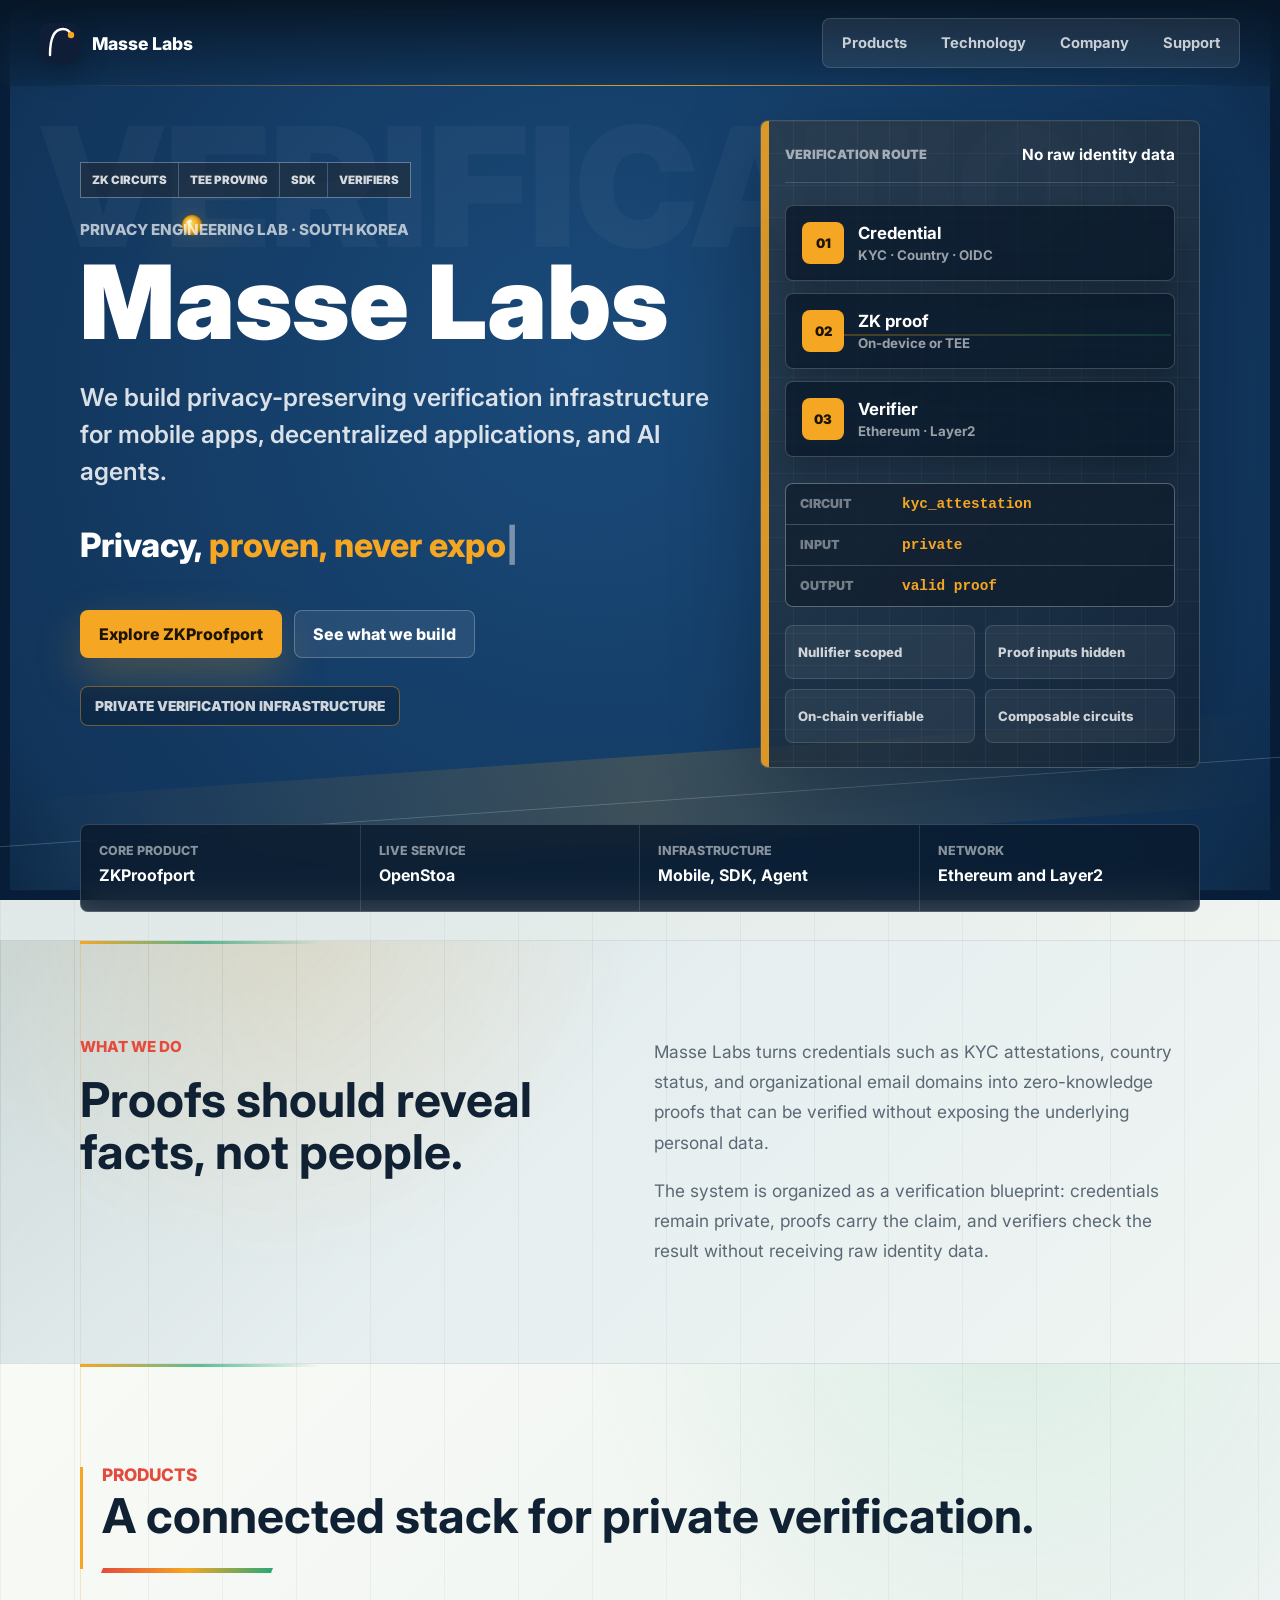
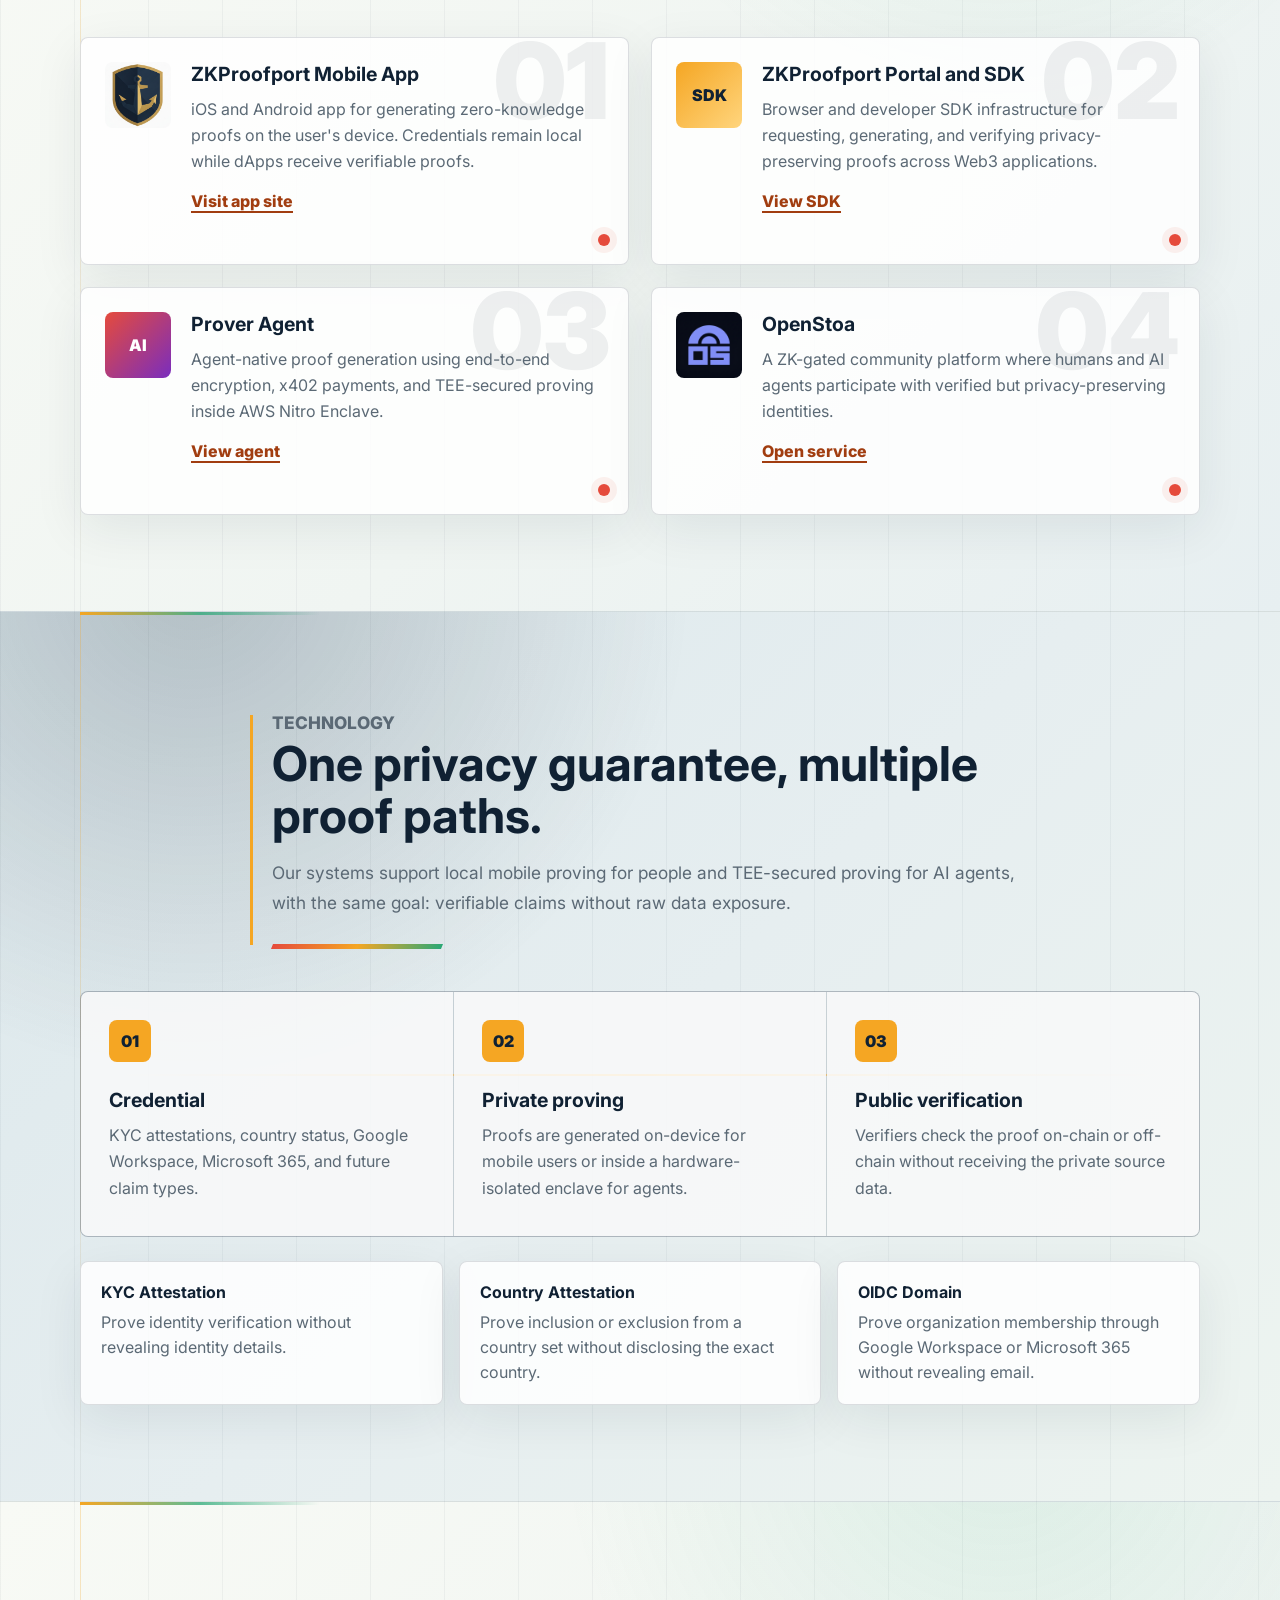
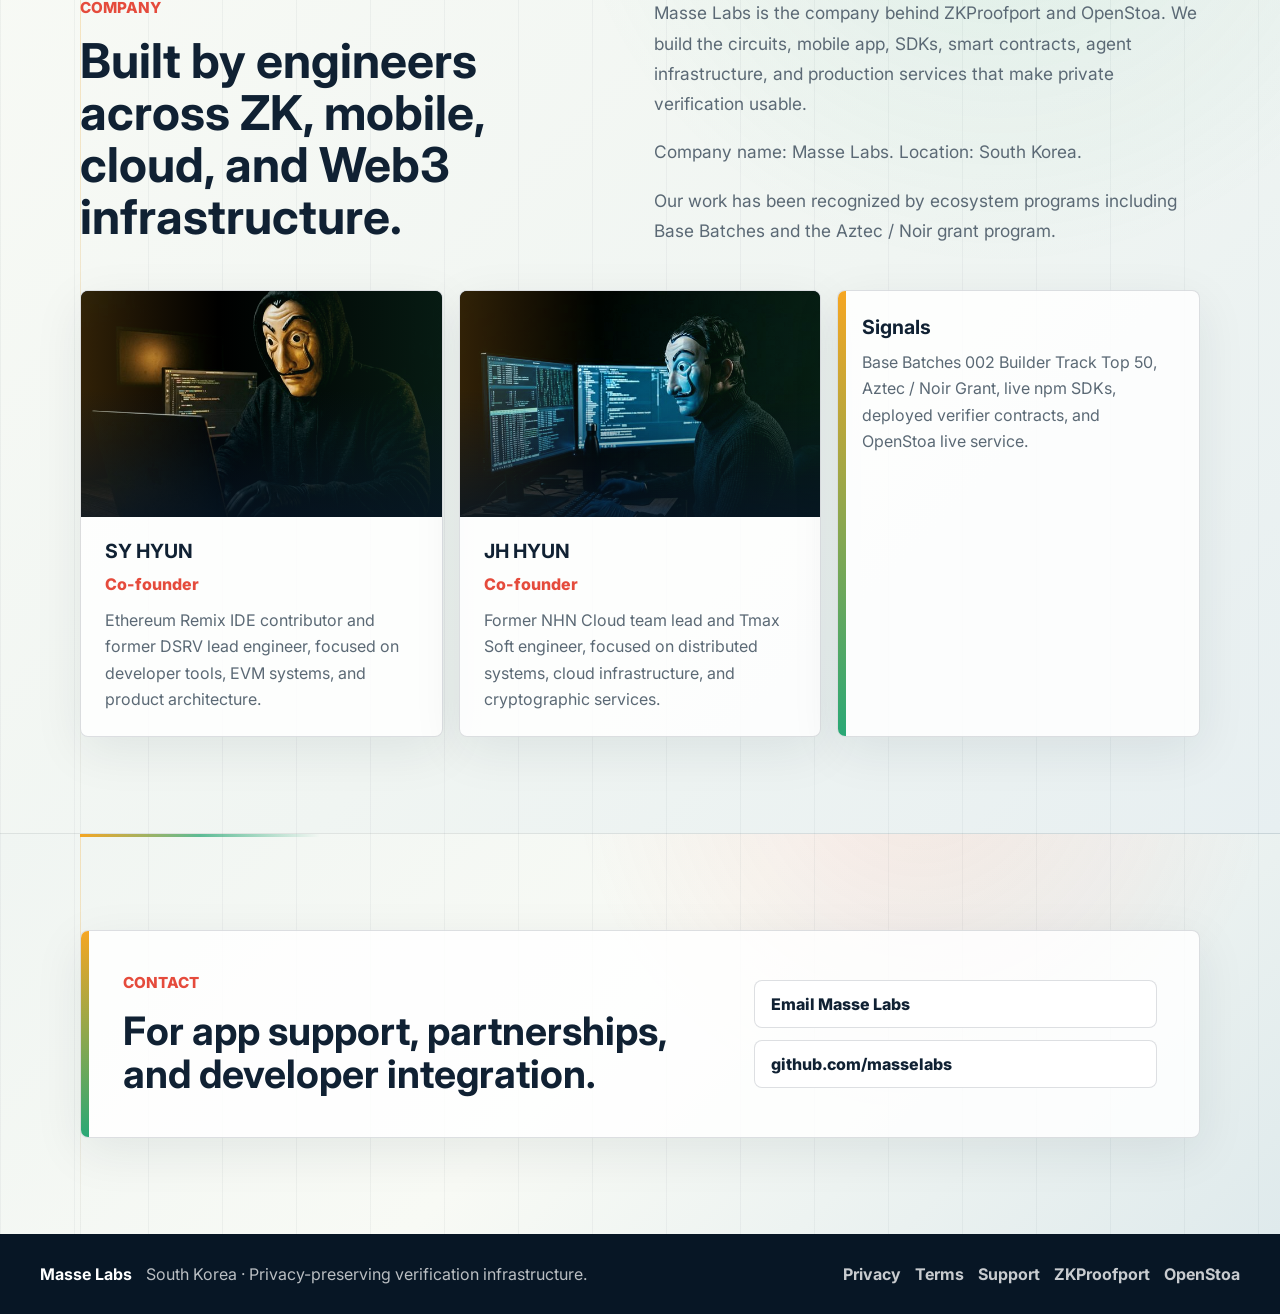
==== index.html @ a542459c "update website" ====
<!DOCTYPE html>
<html lang="en">
<head>
  <meta charset="UTF-8" />
  <meta name="viewport" content="width=device-width, initial-scale=1.0" />
  <title>Masse Labs - Privacy-Preserving Verification Infrastructure</title>
  <meta name="description" content="Masse Labs builds ZKProofport, OpenStoa, and privacy-preserving verification infrastructure for mobile apps, decentralized applications, and AI agents." />
  <meta property="og:title" content="Masse Labs" />
  <meta property="og:description" content="Privacy-preserving verification infrastructure for mobile apps, dApps, and AI agents." />
  <meta property="og:image" content="/masselabs-logo.svg" />
  <meta property="og:type" content="website" />
  <link rel="icon" type="image/svg+xml" href="/favicon.svg" />
  <link rel="preconnect" href="https://fonts.googleapis.com" />
  <link rel="preconnect" href="https://fonts.gstatic.com" crossorigin />
  <link href="https://fonts.googleapis.com/css2?family=Inter:wght@400;500;600;700;800&display=swap" rel="stylesheet" />
  <link rel="stylesheet" href="style.css" />
  <script type="application/ld+json">
  {
    "@context": "https://schema.org",
    "@type": "Organization",
    "name": "Masse Labs",
    "url": "https://masselabs.com",
    "logo": "https://masselabs.com/masselabs-logo.svg",
    "email": "support@masselabs.com",
    "sameAs": [
      "https://github.com/masselabs",
      "https://zkproofport.com",
      "https://openstoa.xyz"
    ],
    "description": "Masse Labs builds privacy-preserving verification infrastructure using zero-knowledge proofs."
  }
  </script>
</head>
<body>
  <canvas id="c" aria-hidden="true"></canvas>
  <div id="ripples" aria-hidden="true"></div>

  <header class="site-header">
    <a class="brand" href="index.html" aria-label="Masse Labs home">
      <img src="masselabs-logo.svg" alt="" class="brand-mark" />
      <span class="brand-name">Masse Labs</span>
    </a>
    <nav class="site-nav" aria-label="Primary navigation">
      <a href="#products">Products</a>
      <a href="#technology">Technology</a>
      <a href="#company">Company</a>
      <a href="support.html">Support</a>
    </nav>
  </header>

  <main>
    <section class="hero" aria-labelledby="hero-title">
      <div class="hero-inner">
        <div class="hero-copy">
          <div class="lab-index" aria-hidden="true">
            <span>ZK CIRCUITS</span>
            <span>TEE PROVING</span>
            <span>SDK</span>
            <span>VERIFIERS</span>
          </div>
          <p class="eyebrow">Privacy engineering lab &middot; South Korea</p>
          <h1 id="hero-title">Masse Labs</h1>
          <p class="hero-lede">
            We build privacy-preserving verification infrastructure for mobile apps,
            decentralized applications, and AI agents.
          </p>
          <p class="hero-line">
            Privacy, <span id="typed"></span><span class="cursor">|</span>
          </p>
          <div class="hero-actions" aria-label="Key links">
            <a class="button primary" href="https://zkproofport.com" target="_blank" rel="noopener noreferrer">Explore ZKProofport</a>
            <a class="button secondary" href="#products">See what we build</a>
          </div>
          <div class="hero-stamp">Private verification infrastructure</div>
        </div>

        <div class="architecture-panel" aria-label="Privacy-preserving verification architecture">
          <div class="panel-header">
            <span>Verification route</span>
            <strong>No raw identity data</strong>
          </div>

          <div class="proof-flow">
            <div class="flow-step">
              <span>01</span>
              <strong>Credential</strong>
              <small>KYC &middot; Country &middot; OIDC</small>
            </div>
            <div class="flow-step">
              <span>02</span>
              <strong>ZK proof</strong>
              <small>On-device or TEE</small>
            </div>
            <div class="flow-step">
              <span>03</span>
              <strong>Verifier</strong>
              <small>Ethereum &middot; Layer2</small>
            </div>
          </div>

          <div class="verifier-console" aria-hidden="true">
            <div><span>circuit</span><strong>kyc_attestation</strong></div>
            <div><span>input</span><strong>private</strong></div>
            <div><span>output</span><strong>valid proof</strong></div>
          </div>

          <div class="assurance-grid" aria-hidden="true">
            <span>Nullifier scoped</span>
            <span>Proof inputs hidden</span>
            <span>On-chain verifiable</span>
            <span>Composable circuits</span>
          </div>
        </div>
      </div>
      <div class="proof-strip" aria-label="Company highlights">
        <div>
          <span class="strip-label">Core product</span>
          <strong>ZKProofport</strong>
        </div>
        <div>
          <span class="strip-label">Live service</span>
          <strong>OpenStoa</strong>
        </div>
        <div>
          <span class="strip-label">Infrastructure</span>
          <strong>Mobile, SDK, Agent</strong>
        </div>
        <div>
          <span class="strip-label">Network</span>
          <strong>Ethereum and Layer2</strong>
        </div>
      </div>
    </section>

    <section class="section section-light intro-section" aria-labelledby="mission-title">
      <div class="section-grid">
        <div>
          <p class="eyebrow dark">What we do</p>
          <h2 id="mission-title">Proofs should reveal facts, not people.</h2>
        </div>
        <div class="copy-stack">
          <p>
            Masse Labs turns credentials such as KYC attestations, country status,
            and organizational email domains into zero-knowledge proofs that can be
            verified without exposing the underlying personal data.
          </p>
          <p>
            The system is organized as a verification blueprint: credentials remain
            private, proofs carry the claim, and verifiers check the result without
            receiving raw identity data.
          </p>
        </div>
      </div>
    </section>

    <section class="section section-white" id="products" aria-labelledby="products-title">
      <div class="section-heading">
        <p class="eyebrow dark">Products</p>
        <h2 id="products-title">A connected stack for private verification.</h2>
      </div>

      <div class="product-grid">
        <article class="product-card">
          <img src="zkproofport-logo.jpg" alt="" class="product-logo" />
          <div>
            <h3>ZKProofport Mobile App</h3>
            <p>
              iOS and Android app for generating zero-knowledge proofs on the user's
              device. Credentials remain local while dApps receive verifiable proofs.
            </p>
            <a href="https://zkproofport.app" target="_blank" rel="noopener noreferrer">Visit app site</a>
          </div>
        </article>

        <article class="product-card">
          <div class="product-glyph">SDK</div>
          <div>
            <h3>ZKProofport Portal and SDK</h3>
            <p>
              Browser and developer SDK infrastructure for requesting, generating,
              and verifying privacy-preserving proofs across Web3 applications.
            </p>
            <a href="https://www.npmjs.com/package/@zkproofport/sdk" target="_blank" rel="noopener noreferrer">View SDK</a>
          </div>
        </article>

        <article class="product-card">
          <div class="product-glyph accent">AI</div>
          <div>
            <h3>Prover Agent</h3>
            <p>
              Agent-native proof generation using end-to-end encryption, x402
              payments, and TEE-secured proving inside AWS Nitro Enclave.
            </p>
            <a href="https://8004scan.io/agents/base/25331" target="_blank" rel="noopener noreferrer">View agent</a>
          </div>
        </article>

        <article class="product-card">
          <img src="openstoa-logo.png" alt="" class="product-logo" />
          <div>
            <h3>OpenStoa</h3>
            <p>
              A ZK-gated community platform where humans and AI agents participate
              with verified but privacy-preserving identities.
            </p>
            <a href="https://openstoa.xyz" target="_blank" rel="noopener noreferrer">Open service</a>
          </div>
        </article>
      </div>
    </section>

    <section class="section section-dark" id="technology" aria-labelledby="technology-title">
      <div class="section-heading narrow">
        <p class="eyebrow">Technology</p>
        <h2 id="technology-title">One privacy guarantee, multiple proof paths.</h2>
        <p>
          Our systems support local mobile proving for people and TEE-secured proving
          for AI agents, with the same goal: verifiable claims without raw data exposure.
        </p>
      </div>

      <div class="pathway">
        <article>
          <span>01</span>
          <h3>Credential</h3>
          <p>KYC attestations, country status, Google Workspace, Microsoft 365, and future claim types.</p>
        </article>
        <article>
          <span>02</span>
          <h3>Private proving</h3>
          <p>Proofs are generated on-device for mobile users or inside a hardware-isolated enclave for agents.</p>
        </article>
        <article>
          <span>03</span>
          <h3>Public verification</h3>
          <p>Verifiers check the proof on-chain or off-chain without receiving the private source data.</p>
        </article>
      </div>

      <div class="circuit-list" aria-label="Supported proof circuits">
        <div>
          <strong>KYC Attestation</strong>
          <span>Prove identity verification without revealing identity details.</span>
        </div>
        <div>
          <strong>Country Attestation</strong>
          <span>Prove inclusion or exclusion from a country set without disclosing the exact country.</span>
        </div>
        <div>
          <strong>OIDC Domain</strong>
          <span>Prove organization membership through Google Workspace or Microsoft 365 without revealing email.</span>
        </div>
      </div>
    </section>

    <section class="section section-white" id="company" aria-labelledby="company-title">
      <div class="section-grid">
        <div>
          <p class="eyebrow dark">Company</p>
          <h2 id="company-title">Built by engineers across ZK, mobile, cloud, and Web3 infrastructure.</h2>
        </div>
        <div class="copy-stack">
          <p>
            Masse Labs is the company behind ZKProofport and OpenStoa. We build the
            circuits, mobile app, SDKs, smart contracts, agent infrastructure, and
            production services that make private verification usable.
          </p>
          <p>
            Company name: Masse Labs. Location: South Korea.
          </p>
          <p>
            Our work has been recognized by ecosystem programs including Base Batches
            and the Aztec / Noir grant program.
          </p>
        </div>
      </div>

      <div class="company-grid">
        <article class="founder-card">
          <div class="founder-media">
            <img src="team-sy-hyun.jpg" alt="Masked engineer portrait representing SY HYUN" />
          </div>
          <h3>SY HYUN</h3>
          <p class="role">Co-founder</p>
          <p>Ethereum Remix IDE contributor and former DSRV lead engineer, focused on developer tools, EVM systems, and product architecture.</p>
        </article>
        <article class="founder-card">
          <div class="founder-media">
            <img src="team-jh-hyun.jpg" alt="Masked engineer portrait representing JH HYUN" />
          </div>
          <h3>JH HYUN</h3>
          <p class="role">Co-founder</p>
          <p>Former NHN Cloud team lead and Tmax Soft engineer, focused on distributed systems, cloud infrastructure, and cryptographic services.</p>
        </article>
        <article class="founder-card signal-card">
          <h3>Signals</h3>
          <p>Base Batches 002 Builder Track Top 50, Aztec / Noir Grant, live npm SDKs, deployed verifier contracts, and OpenStoa live service.</p>
        </article>
      </div>
    </section>

    <section class="section section-contact" aria-labelledby="contact-title">
      <div class="contact-panel">
        <div>
          <p class="eyebrow dark">Contact</p>
          <h2 id="contact-title">For app support, partnerships, and developer integration.</h2>
        </div>
        <div class="contact-links">
          <a href="mailto:support@masselabs.com">Email Masse Labs</a>
          <a href="https://github.com/masselabs" target="_blank" rel="noopener noreferrer">github.com/masselabs</a>
        </div>
      </div>
    </section>
  </main>

  <footer class="site-footer">
    <div>
      <strong>Masse Labs</strong>
      <span>South Korea &middot; Privacy-preserving verification infrastructure.</span>
    </div>
    <nav aria-label="Footer navigation">
      <a href="privacy.html">Privacy</a>
      <a href="terms.html">Terms</a>
      <a href="support.html">Support</a>
      <a href="https://zkproofport.com" target="_blank" rel="noopener noreferrer">ZKProofport</a>
      <a href="https://openstoa.xyz" target="_blank" rel="noopener noreferrer">OpenStoa</a>
    </nav>
  </footer>

  <script src="script.js"></script>
</body>
</html>
---- style.css ----
*, *::before, *::after {
  box-sizing: border-box;
}

:root {
  --ink: #102133;
  --ink-2: #18344e;
  --paper: #f7f9f5;
  --white: #ffffff;
  --muted: #5b6975;
  --line: rgba(16, 33, 51, 0.14);
  --gold: #f5a623;
  --red: #e54b3c;
  --green: #2aa876;
  --blue: #245d86;
  --felt: #123f52;
  --cream: #fff8e8;
  --surface: #f0f5f2;
  --surface-2: #e6eef0;
  --surface-3: #f8faf5;
  --module: rgba(255, 255, 255, 0.84);
  --module-dark: #102133;
  --grid-line: rgba(16, 33, 51, 0.045);
  --shadow: 0 24px 80px rgba(16, 33, 51, 0.16);
  --soft-shadow: 0 14px 50px rgba(16, 33, 51, 0.08);
}

html {
  scroll-behavior: smooth;
}

body {
  margin: 0;
  font-family: Inter, -apple-system, BlinkMacSystemFont, "Segoe UI", sans-serif;
  color: var(--ink);
  background:
    linear-gradient(90deg, var(--grid-line) 1px, transparent 1px),
    radial-gradient(circle at 18% 0%, rgba(36, 93, 134, 0.16), transparent 34%),
    linear-gradient(135deg, #e9f0ec 0%, #f8faf5 54%, #e2edf0 100%);
  background-size: 74px 100%, auto, auto;
  -webkit-font-smoothing: antialiased;
  text-rendering: optimizeLegibility;
}

::selection {
  color: var(--ink);
  background: rgba(245, 166, 35, 0.36);
}

a {
  color: inherit;
}

#c {
  position: fixed;
  inset: 0;
  width: 100%;
  height: 100%;
  z-index: 0;
}

#ripples {
  position: fixed;
  inset: 0;
  pointer-events: none;
  z-index: 3;
}

.site-header,
main,
.site-footer {
  position: relative;
  z-index: 2;
}

.site-header {
  position: fixed;
  top: 0;
  left: 0;
  right: 0;
  z-index: 20;
  display: flex;
  align-items: center;
  justify-content: space-between;
  gap: 24px;
  min-height: 78px;
  padding: 18px 40px;
  color: var(--white);
  background: linear-gradient(180deg, rgba(7, 22, 38, 0.92), rgba(7, 22, 38, 0.16));
  backdrop-filter: blur(16px);
}

.site-header::after {
  content: "";
  position: absolute;
  left: 40px;
  right: 40px;
  bottom: 0;
  height: 1px;
  background: linear-gradient(90deg, transparent, rgba(245, 166, 35, 0.90), transparent);
}

.brand {
  display: inline-flex;
  align-items: center;
  gap: 12px;
  text-decoration: none;
  font-weight: 800;
}

.brand-mark {
  width: 40px;
  height: 40px;
  border-radius: 8px;
  box-shadow: 0 10px 26px rgba(0, 0, 0, 0.26);
}

.brand-name {
  font-size: 1.1rem;
}

.site-nav {
  display: flex;
  align-items: center;
  gap: 8px;
  padding: 6px;
  border: 1px solid rgba(255, 255, 255, 0.14);
  background: rgba(255, 255, 255, 0.08);
  border-radius: 8px;
}

.site-nav a {
  display: inline-flex;
  align-items: center;
  min-height: 36px;
  padding: 0 13px;
  border-radius: 6px;
  color: rgba(255, 255, 255, 0.76);
  text-decoration: none;
  font-size: 0.92rem;
  font-weight: 700;
}

.site-nav a:hover,
.site-nav a:focus-visible {
  color: var(--white);
  background: rgba(255, 255, 255, 0.12);
  outline: none;
}

.hero {
  position: relative;
  min-height: 90vh;
  display: flex;
  flex-direction: column;
  justify-content: center;
  padding: 120px 40px 28px;
  color: var(--white);
  overflow: hidden;
}

.hero::before {
  content: "VERIFICATION";
  position: absolute;
  left: max(22px, calc((100vw - 1120px) / 2 - 40px));
  top: 112px;
  z-index: 1;
  color: rgba(255, 255, 255, 0.035);
  font-size: clamp(5rem, 13vw, 12rem);
  line-height: 0.9;
  font-weight: 900;
  pointer-events: none;
}

.hero::after {
  content: "";
  position: absolute;
  left: 0;
  right: 0;
  bottom: 92px;
  z-index: 1;
  height: 92px;
  background:
    linear-gradient(90deg, rgba(229, 75, 60, 0), rgba(245, 166, 35, 0.18), rgba(42, 168, 118, 0)),
    linear-gradient(180deg, transparent 49%, rgba(255, 255, 255, 0.20) 50%, transparent 51%);
  transform: skewY(-4deg);
  pointer-events: none;
}

.hero-inner {
  width: min(1120px, 100%);
  margin: 0 auto;
  display: grid;
  grid-template-columns: minmax(0, 1fr) 440px;
  gap: 50px;
  align-items: center;
  position: relative;
  z-index: 2;
}

.hero-copy {
  position: relative;
  z-index: 2;
}

.lab-index {
  display: inline-grid;
  grid-template-columns: repeat(4, auto);
  gap: 1px;
  margin-bottom: 22px;
  border: 1px solid rgba(255, 255, 255, 0.16);
  background: rgba(255, 255, 255, 0.16);
}

.lab-index span {
  display: inline-flex;
  align-items: center;
  min-height: 34px;
  padding: 0 11px;
  color: rgba(255, 255, 255, 0.82);
  background: rgba(7, 22, 38, 0.62);
  font-size: 0.72rem;
  font-weight: 900;
}

.eyebrow {
  margin: 0 0 18px;
  color: rgba(255, 255, 255, 0.68);
  font-size: 0.95rem;
  font-weight: 800;
  text-transform: uppercase;
}

.eyebrow.dark {
  color: var(--red);
}

.hero h1 {
  margin: 0;
  max-width: 780px;
  font-size: clamp(4.8rem, 8vw, 8rem);
  line-height: 0.88;
  font-weight: 900;
  text-wrap: balance;
}

.hero-lede {
  max-width: 650px;
  margin: 32px 0 0;
  color: rgba(255, 255, 255, 0.84);
  font-size: 1.54rem;
  line-height: 1.5;
  font-weight: 600;
}

.hero-line {
  min-height: 52px;
  margin: 34px 0 0;
  font-size: 2.1rem;
  line-height: 1.25;
  font-weight: 800;
}

#typed {
  color: var(--gold);
}

.cursor {
  display: inline-block;
  color: rgba(255, 255, 255, 0.42);
  animation: blink 1s step-end infinite;
}

@keyframes blink {
  50% { opacity: 0; }
}

.hero-actions {
  display: flex;
  flex-wrap: wrap;
  gap: 12px;
  margin-top: 34px;
}

.hero-stamp {
  display: inline-flex;
  margin-top: 28px;
  padding: 11px 14px;
  border: 1px solid rgba(245, 166, 35, 0.42);
  border-radius: 8px;
  color: rgba(255, 255, 255, 0.80);
  background: rgba(7, 22, 38, 0.36);
  font-size: 0.86rem;
  font-weight: 900;
  text-transform: uppercase;
}

.button {
  display: inline-flex;
  align-items: center;
  justify-content: center;
  min-height: 48px;
  padding: 0 18px;
  border-radius: 8px;
  text-decoration: none;
  font-weight: 800;
  border: 1px solid transparent;
}

.button.primary {
  color: #1d1400;
  background: var(--gold);
  box-shadow: 0 18px 44px rgba(245, 166, 35, 0.25);
}

.button.secondary {
  color: var(--white);
  border-color: rgba(255, 255, 255, 0.24);
  background: rgba(255, 255, 255, 0.08);
}

.button:hover,
.button:focus-visible {
  transform: translateY(-1px);
  outline: none;
}

.architecture-panel {
  position: relative;
  width: 440px;
  min-height: 500px;
  justify-self: end;
  display: grid;
  gap: 18px;
  align-content: start;
  padding: 24px;
  border: 1px solid rgba(255, 255, 255, 0.18);
  border-radius: 8px;
  background:
    linear-gradient(90deg, rgba(255, 255, 255, 0.035) 1px, transparent 1px),
    linear-gradient(rgba(255, 255, 255, 0.035) 1px, transparent 1px),
    linear-gradient(135deg, rgba(255, 255, 255, 0.12), rgba(255, 255, 255, 0.03)),
    rgba(8, 22, 36, 0.70);
  background-size: 32px 32px, 32px 32px, auto, auto;
  box-shadow: 0 28px 90px rgba(0, 0, 0, 0.28);
  overflow: hidden;
}

.architecture-panel::before {
  content: "";
  position: absolute;
  inset: 0;
  border-left: 8px solid rgba(245, 166, 35, 0.88);
  pointer-events: none;
}

.architecture-panel::after {
  content: "";
  position: absolute;
  left: 72px;
  right: 28px;
  top: 213px;
  height: 2px;
  background: linear-gradient(90deg, rgba(245, 166, 35, 0.94), rgba(42, 168, 118, 0.76));
  pointer-events: none;
}

.panel-header {
  position: relative;
  z-index: 1;
  display: flex;
  align-items: center;
  justify-content: space-between;
  gap: 18px;
  padding-bottom: 18px;
  border-bottom: 1px solid rgba(255, 255, 255, 0.15);
}

.panel-header span {
  color: rgba(255, 255, 255, 0.58);
  font-size: 0.8rem;
  font-weight: 900;
  text-transform: uppercase;
}

.panel-header strong {
  color: var(--white);
  font-size: 0.96rem;
}

.proof-flow {
  position: relative;
  z-index: 1;
  display: grid;
  gap: 12px;
  margin-top: 4px;
}

.flow-step {
  display: grid;
  grid-template-columns: 42px 1fr;
  column-gap: 14px;
  row-gap: 2px;
  align-items: center;
  padding: 16px;
  border: 1px solid rgba(255, 255, 255, 0.20);
  border-radius: 8px;
  background: rgba(7, 22, 38, 0.68);
  box-shadow: 0 16px 34px rgba(0, 0, 0, 0.22);
}

.flow-step span {
  grid-row: span 2;
  display: grid;
  place-items: center;
  width: 42px;
  height: 42px;
  border-radius: 8px;
  color: #1d1400;
  background: var(--gold);
  font-size: 0.82rem;
  font-weight: 900;
}

.flow-step strong {
  color: var(--white);
  font-size: 1.05rem;
}

.flow-step small {
  color: rgba(255, 255, 255, 0.58);
  font-weight: 700;
}

.verifier-console {
  position: relative;
  z-index: 1;
  display: grid;
  gap: 1px;
  margin-top: 8px;
  border: 1px solid rgba(255, 255, 255, 0.16);
  border-radius: 8px;
  background: rgba(255, 255, 255, 0.13);
  overflow: hidden;
}

.verifier-console div {
  display: grid;
  grid-template-columns: 90px 1fr;
  gap: 12px;
  padding: 12px 14px;
  background: rgba(7, 22, 38, 0.76);
}

.verifier-console span {
  color: rgba(255, 255, 255, 0.42);
  font-size: 0.78rem;
  font-weight: 900;
  text-transform: uppercase;
}

.verifier-console strong {
  color: var(--gold);
  font-family: "SFMono-Regular", Consolas, monospace;
  font-size: 0.9rem;
}

.assurance-grid {
  position: relative;
  z-index: 1;
  display: grid;
  grid-template-columns: repeat(2, minmax(0, 1fr));
  gap: 10px;
}

.assurance-grid span {
  min-height: 54px;
  display: flex;
  align-items: center;
  padding: 0 12px;
  border: 1px solid rgba(255, 255, 255, 0.13);
  border-radius: 8px;
  color: rgba(255, 255, 255, 0.78);
  background: rgba(255, 255, 255, 0.06);
  font-size: 0.82rem;
  font-weight: 800;
}

.proof-strip {
  position: relative;
  z-index: 3;
  width: min(1120px, calc(100% - 80px));
  margin: 56px auto 0;
  display: grid;
  grid-template-columns: repeat(4, 1fr);
  border: 1px solid rgba(255, 255, 255, 0.18);
  background: rgba(8, 24, 41, 0.78);
  backdrop-filter: blur(16px);
  border-radius: 8px;
  overflow: hidden;
}

.proof-strip div {
  min-height: 86px;
  padding: 18px;
  border-right: 1px solid rgba(255, 255, 255, 0.12);
}

.proof-strip div:last-child {
  border-right: 0;
}

.strip-label {
  display: block;
  margin-bottom: 7px;
  color: rgba(255, 255, 255, 0.52);
  font-size: 0.78rem;
  font-weight: 800;
  text-transform: uppercase;
}

.proof-strip strong {
  display: block;
  color: var(--white);
  font-size: 1rem;
  line-height: 1.35;
}

.section {
  position: relative;
  padding: 96px 40px;
  border-top: 1px solid rgba(16, 33, 51, 0.10);
  background:
    linear-gradient(90deg, var(--grid-line) 1px, transparent 1px),
    radial-gradient(circle at 16% 0%, rgba(36, 93, 134, 0.13), transparent 34%),
    linear-gradient(135deg, var(--surface) 0%, var(--surface-3) 62%, var(--surface-2) 100%);
  background-size: 74px 100%, auto, auto;
  overflow: hidden;
}

.section > * {
  position: relative;
  z-index: 1;
}

.section::before {
  content: "";
  position: absolute;
  top: 0;
  left: max(40px, calc((100vw - 1120px) / 2));
  width: min(240px, calc(100% - 80px));
  height: 3px;
  background: linear-gradient(90deg, var(--gold), rgba(42, 168, 118, 0.75), transparent);
}

.section::after {
  content: "";
  position: absolute;
  top: 0;
  bottom: 0;
  left: max(40px, calc((100vw - 1120px) / 2));
  width: 1px;
  background: linear-gradient(180deg, rgba(245, 166, 35, 0.28), rgba(16, 33, 51, 0.05));
  pointer-events: none;
}

.section-light {
  background:
    linear-gradient(90deg, var(--grid-line) 1px, transparent 1px),
    radial-gradient(circle at 22% -5%, rgba(245, 166, 35, 0.13), transparent 32%),
    linear-gradient(135deg, rgba(18, 63, 82, 0.11), var(--surface-2) 44%, var(--surface) 100%);
  background-size: 74px 100%, auto, auto;
}

.section-white {
  background:
    linear-gradient(90deg, var(--grid-line) 1px, transparent 1px),
    radial-gradient(circle at 78% -8%, rgba(42, 168, 118, 0.11), transparent 31%),
    linear-gradient(135deg, var(--surface-3) 0%, var(--surface) 56%, #e7eff1 100%);
  background-size: 74px 100%, auto, auto;
}

.section-dark {
  color: var(--ink);
  background:
    linear-gradient(90deg, var(--grid-line) 1px, transparent 1px),
    radial-gradient(circle at 15% -4%, rgba(7, 22, 38, 0.20), transparent 35%),
    linear-gradient(135deg, #dce8ec 0%, var(--surface-2) 50%, #edf4f0 100%);
  background-size: 74px 100%, auto, auto;
}

.section-contact {
  background:
    linear-gradient(90deg, var(--grid-line) 1px, transparent 1px),
    radial-gradient(circle at 72% -18%, rgba(229, 75, 60, 0.10), transparent 34%),
    linear-gradient(135deg, var(--surface) 0%, var(--surface-3) 48%, #dfeaec 100%);
  background-size: 74px 100%, auto, auto;
}

.section-grid,
.section-heading,
.product-grid,
.pathway,
.circuit-list,
.company-grid,
.contact-panel {
  width: min(1120px, 100%);
  margin: 0 auto;
  position: relative;
  z-index: 1;
}

.section-grid {
  display: grid;
  grid-template-columns: 0.95fr 1.05fr;
  gap: 80px;
  align-items: start;
}

.section h2 {
  margin: 0;
  font-size: 3rem;
  line-height: 1.08;
}

.copy-stack {
  display: grid;
  gap: 18px;
}

.copy-stack p,
.section-heading p {
  margin: 0;
  color: var(--muted);
  font-size: 1.08rem;
  line-height: 1.75;
}

.section-heading {
  margin-bottom: 42px;
  position: relative;
  padding-left: 22px;
}

.section-heading::after {
  content: "";
  display: block;
  width: 170px;
  height: 5px;
  margin-top: 26px;
  background: linear-gradient(90deg, var(--red), var(--gold), var(--green));
  transform: skewX(-22deg);
}

.section-heading::before {
  content: "";
  position: absolute;
  left: 0;
  top: 7px;
  bottom: 4px;
  width: 3px;
  background: var(--gold);
}

.section-heading.narrow {
  max-width: 780px;
}

.section-heading h2 {
  margin-bottom: 16px;
}

.section .eyebrow {
  color: var(--red);
}

.section-dark .section-heading p {
  color: var(--muted);
}

.product-grid {
  display: grid;
  grid-template-columns: repeat(2, minmax(0, 1fr));
  gap: 22px;
  padding-top: 22px;
  counter-reset: product;
}

.product-card,
.founder-card {
  display: flex;
  gap: 20px;
  padding: 24px;
  border: 1px solid var(--line);
  border-radius: 8px;
  background: var(--module);
  box-shadow: var(--soft-shadow);
}

.product-card {
  position: relative;
  min-height: 228px;
  overflow: hidden;
  counter-increment: product;
}

.product-card::before {
  content: "0" counter(product);
  position: absolute;
  right: 18px;
  top: -10px;
  height: auto;
  background: none;
  color: rgba(16, 33, 51, 0.065);
  font-size: 6.6rem;
  line-height: 1;
  font-weight: 900;
  transform: none;
}

.product-card::after {
  content: "";
  position: absolute;
  right: 18px;
  bottom: 18px;
  width: 12px;
  height: 12px;
  border-radius: 50%;
  background: var(--red);
  box-shadow: 0 0 0 7px rgba(229, 75, 60, 0.08);
}

.product-card:nth-child(2),
.product-card:nth-child(4) {
  transform: none;
}

.product-card:nth-child(3) {
  background: var(--module);
  color: var(--ink);
}

.product-card:nth-child(3)::before {
  color: rgba(16, 33, 51, 0.065);
}

.product-card:nth-child(3) p {
  color: var(--muted);
}

.product-card:nth-child(3) a {
  color: #a13d10;
}

.product-logo,
.product-glyph {
  position: relative;
  z-index: 1;
  width: 66px;
  height: 66px;
  flex: 0 0 auto;
  border-radius: 8px;
}

.product-card > div:not(.product-glyph) {
  position: relative;
  z-index: 1;
}

.product-logo {
  object-fit: cover;
  background: #111;
}

.product-glyph {
  display: grid;
  place-items: center;
  color: var(--ink);
  background: linear-gradient(135deg, var(--gold), #ffd57d);
  font-weight: 900;
}

.product-glyph.accent {
  color: var(--white);
  background: linear-gradient(135deg, var(--red), #7a2dbe);
}

.product-card h3,
.founder-card h3,
.pathway h3 {
  margin: 0;
  font-size: 1.22rem;
}

.product-card p,
.founder-card p,
.pathway p {
  margin: 10px 0 0;
  color: var(--muted);
  line-height: 1.65;
}

.product-card a {
  display: inline-flex;
  margin-top: 16px;
  color: #a13d10;
  font-weight: 800;
  text-decoration-thickness: 2px;
  text-underline-offset: 4px;
}

.pathway {
  position: relative;
  display: grid;
  grid-template-columns: repeat(3, minmax(0, 1fr));
  gap: 1px;
  margin-top: 40px;
  border: 1px solid var(--line);
  background: var(--line);
  border-radius: 8px;
  overflow: hidden;
}

.pathway::before {
  content: "";
  position: absolute;
  left: 40px;
  right: 40px;
  top: 82px;
  height: 2px;
  background: linear-gradient(90deg, rgba(245, 166, 35, 0), rgba(245, 166, 35, 0.75), rgba(42, 168, 118, 0));
  transform: none;
  z-index: 1;
}

.pathway article {
  position: relative;
  z-index: 2;
  min-height: 244px;
  padding: 28px;
  background: var(--module);
}

.pathway span {
  display: inline-flex;
  align-items: center;
  justify-content: center;
  width: 42px;
  height: 42px;
  margin-bottom: 26px;
  border-radius: 8px;
  color: var(--ink);
  background: var(--gold);
  font-weight: 900;
}

.pathway p {
  color: var(--muted);
}

.circuit-list {
  display: grid;
  grid-template-columns: repeat(3, minmax(0, 1fr));
  gap: 16px;
  margin-top: 24px;
}

.circuit-list div {
  padding: 20px;
  border: 1px solid var(--line);
  border-radius: 8px;
  background: var(--module);
  box-shadow: var(--soft-shadow);
}

.circuit-list strong,
.circuit-list span {
  display: block;
}

.circuit-list strong {
  margin-bottom: 8px;
  color: var(--ink);
}

.circuit-list span {
  color: var(--muted);
  line-height: 1.55;
}

.company-grid {
  display: grid;
  grid-template-columns: repeat(3, minmax(0, 1fr));
  gap: 16px;
  margin-top: 44px;
}

.founder-card {
  display: block;
  overflow: hidden;
}

.founder-media {
  position: relative;
  margin: -24px -24px 22px;
  aspect-ratio: 16 / 10;
  background: #071625;
  overflow: hidden;
}

.founder-media::after {
  content: "";
  position: absolute;
  inset: 0;
  background:
    linear-gradient(180deg, transparent 44%, rgba(7, 22, 38, 0.78)),
    linear-gradient(90deg, rgba(245, 166, 35, 0.20), transparent 38%, rgba(42, 168, 118, 0.16));
  pointer-events: none;
}

.founder-media img {
  width: 100%;
  height: 100%;
  object-fit: cover;
  filter: saturate(0.9) contrast(1.05);
}

.founder-card .role {
  margin-top: 8px;
  color: var(--red);
  font-weight: 800;
}

.signal-card {
  position: relative;
  background: var(--module);
  color: var(--ink);
  border-color: var(--line);
  overflow: hidden;
}

.signal-card::before {
  content: "";
  position: absolute;
  left: 0;
  top: 0;
  bottom: 0;
  width: 8px;
  background: linear-gradient(180deg, var(--gold), var(--green));
}

.signal-card p {
  position: relative;
  z-index: 1;
  color: var(--muted);
}

.contact-panel {
  position: relative;
  display: grid;
  grid-template-columns: 1fr 0.7fr;
  gap: 56px;
  align-items: center;
  padding: 42px;
  border: 1px solid var(--line);
  border-radius: 8px;
  background: var(--module);
  box-shadow: var(--soft-shadow);
  overflow: hidden;
}

.contact-panel::before {
  content: "";
  position: absolute;
  left: 0;
  right: auto;
  top: 0;
  width: 8px;
  height: 100%;
  border: 0;
  border-radius: 0;
  background: linear-gradient(180deg, var(--gold), var(--green));
  transform: none;
}

.contact-panel > * {
  position: relative;
  z-index: 1;
}

.contact-panel h2 {
  font-size: 2.45rem;
}

.contact-links {
  display: grid;
  gap: 12px;
}

.contact-links a {
  display: flex;
  align-items: center;
  min-height: 48px;
  padding: 0 16px;
  border: 1px solid var(--line);
  border-radius: 8px;
  color: var(--ink);
  background: var(--white);
  text-decoration: none;
  font-weight: 800;
}

.contact-links a:hover,
.contact-links a:focus-visible {
  border-color: rgba(229, 75, 60, 0.5);
  outline: none;
}

.site-footer {
  display: flex;
  justify-content: space-between;
  gap: 28px;
  padding: 30px 40px;
  color: rgba(255, 255, 255, 0.72);
  background: #071625;
}

.site-footer div,
.site-footer nav {
  display: flex;
  flex-wrap: wrap;
  gap: 14px;
  align-items: center;
}

.site-footer strong {
  color: var(--white);
}

.site-footer a {
  color: rgba(255, 255, 255, 0.78);
  text-decoration: none;
  font-weight: 700;
}

.site-footer a:hover,
.site-footer a:focus-visible {
  color: var(--white);
  outline: none;
}

.ripple {
  position: absolute;
  border-radius: 50%;
  pointer-events: none;
  transform: scale(0);
  animation: ripple-out 0.8s ease-out forwards;
}

@keyframes ripple-out {
  0% { transform: scale(0); opacity: 0.35; }
  100% { transform: scale(1); opacity: 0; }
}

.legal-page {
  min-height: 100vh;
  padding-top: 118px;
  background:
    linear-gradient(90deg, var(--grid-line) 1px, transparent 1px),
    radial-gradient(circle at 18% 0%, rgba(36, 93, 134, 0.15), transparent 34%),
    linear-gradient(135deg, var(--surface) 0%, var(--surface-3) 56%, var(--surface-2) 100%);
  background-size: 74px 100%, auto, auto;
}

.legal-hero,
.legal-content {
  width: min(920px, calc(100% - 40px));
  margin: 0 auto;
}

.legal-hero {
  padding: 54px 0 34px;
}

.legal-hero h1 {
  margin: 0;
  color: var(--ink);
  font-size: 3.25rem;
  line-height: 1.05;
}

.legal-hero p {
  max-width: 700px;
  color: var(--muted);
  font-size: 1.1rem;
  line-height: 1.7;
}

.legal-content {
  padding: 0 0 86px;
}

.legal-card {
  padding: 32px;
  border: 1px solid var(--line);
  border-radius: 8px;
  background: var(--module);
  box-shadow: var(--soft-shadow);
}

.legal-card h2 {
  margin: 34px 0 12px;
  font-size: 1.45rem;
}

.legal-card h2:first-child {
  margin-top: 0;
}

.legal-card p,
.legal-card li {
  color: var(--muted);
  line-height: 1.72;
}

.legal-card a {
  color: #9d3d12;
  font-weight: 800;
}

.support-hub {
  display: grid;
  gap: 18px;
}

.support-address {
  position: relative;
  display: grid;
  grid-template-columns: 1fr auto;
  gap: 18px;
  align-items: center;
  padding: 22px 24px;
  border: 1px solid var(--line);
  border-radius: 8px;
  background: var(--module);
  color: var(--ink);
  box-shadow: var(--soft-shadow);
  overflow: hidden;
}

.support-address::before {
  content: "";
  position: absolute;
  left: 0;
  top: 0;
  bottom: 0;
  width: 8px;
  background: linear-gradient(180deg, var(--gold), var(--green));
}

.support-address > * {
  position: relative;
  z-index: 1;
}

.support-address span {
  color: var(--muted);
  line-height: 1.5;
}

.support-address a {
  color: var(--ink);
  background: var(--gold);
  border-radius: 8px;
  padding: 13px 16px;
  text-decoration: none;
  font-weight: 900;
}

.support-grid {
  display: grid;
  grid-template-columns: repeat(2, minmax(0, 1fr));
  gap: 16px;
}

.support-route {
  position: relative;
  min-height: 220px;
  padding: 24px;
  border: 1px solid var(--line);
  border-radius: 8px;
  background: var(--module);
  box-shadow: var(--soft-shadow);
  overflow: hidden;
}

.support-route::before {
  content: "";
  position: absolute;
  left: 0;
  right: auto;
  top: 0;
  bottom: auto;
  width: 6px;
  height: 100%;
  background: linear-gradient(180deg, var(--gold), rgba(42, 168, 118, 0.72));
  transform: none;
}

.support-route span {
  display: inline-flex;
  align-items: center;
  justify-content: center;
  min-width: 48px;
  height: 32px;
  margin-bottom: 28px;
  padding: 0 10px;
  border-radius: 8px;
  color: var(--white);
  background: var(--blue);
  font-size: 0.82rem;
  font-weight: 900;
}

.support-route h2,
.support-route p {
  position: relative;
  z-index: 1;
}

.support-route h2 {
  margin: 0 0 10px;
  font-size: 1.36rem;
}

.support-route p {
  margin: 0;
  color: var(--muted);
  line-height: 1.68;
}

.link-card {
  margin-top: 2px;
}

@media (max-width: 920px) {
  .site-header {
    align-items: flex-start;
    flex-direction: column;
    padding: 16px 20px;
    gap: 12px;
  }

  .site-nav {
    width: 100%;
    justify-content: space-between;
    overflow-x: auto;
  }

  .site-nav a {
    white-space: nowrap;
  }

  .hero {
    min-height: 92vh;
    padding: 154px 20px 20px;
  }

  .hero-inner {
    grid-template-columns: 1fr;
    gap: 36px;
  }

  .architecture-panel {
    width: min(100%, 440px);
    min-height: auto;
    justify-self: start;
  }

  .hero h1 {
    font-size: 4rem;
  }

  .hero-lede {
    font-size: 1.2rem;
  }

  .hero-line {
    font-size: 1.58rem;
  }

  .proof-strip {
    width: 100%;
    grid-template-columns: repeat(2, 1fr);
  }

  .proof-strip div:nth-child(2) {
    border-right: 0;
  }

  .proof-strip div:nth-child(1),
  .proof-strip div:nth-child(2) {
    border-bottom: 1px solid rgba(255, 255, 255, 0.12);
  }

  .section {
    padding: 68px 20px;
  }

  .section-grid,
  .product-grid,
  .pathway,
  .circuit-list,
  .company-grid,
  .contact-panel {
    grid-template-columns: 1fr;
  }

  .section-grid,
  .contact-panel {
    gap: 28px;
  }

  .section h2,
  .contact-panel h2 {
    font-size: 2.25rem;
  }

  .product-card {
    padding: 20px;
    min-height: unset;
    transform: none;
  }

  .product-card:nth-child(2),
  .product-card:nth-child(4) {
    transform: none;
  }

  .pathway article {
    min-height: unset;
  }

  .support-address,
  .support-grid {
    grid-template-columns: 1fr;
  }

  .site-footer {
    flex-direction: column;
    padding: 28px 20px;
  }

  .legal-page {
    padding-top: 146px;
  }
}

@media (max-width: 560px) {
  .brand-name {
    font-size: 1rem;
  }

  .site-nav {
    gap: 4px;
  }

  .site-nav a {
    padding: 0 9px;
    font-size: 0.84rem;
  }

  .hero {
    min-height: auto;
    padding-top: 158px;
  }

  .hero h1 {
    font-size: 3rem;
  }

  .lab-index {
    grid-template-columns: repeat(2, auto);
  }

  .architecture-panel {
    width: 100%;
    padding: 18px;
  }

  .panel-header {
    align-items: flex-start;
    flex-direction: column;
    gap: 6px;
  }

  .flow-step,
  .verifier-console div {
    grid-template-columns: 1fr;
  }

  .flow-step span {
    grid-row: auto;
  }

  .assurance-grid {
    grid-template-columns: 1fr;
  }

  .proof-strip {
    margin-top: 38px;
  }

  .proof-strip div {
    min-height: 74px;
    padding: 13px;
  }

  .product-card {
    flex-direction: column;
  }

  .product-logo,
  .product-glyph {
    width: 58px;
    height: 58px;
  }

  .contact-panel {
    padding: 24px;
  }

  .support-address {
    padding: 18px;
  }

  .support-address a {
    text-align: center;
  }

  .support-route {
    min-height: unset;
    padding: 20px;
  }

  .legal-hero h1 {
    font-size: 2.45rem;
  }

  .legal-card {
    padding: 22px;
  }
}
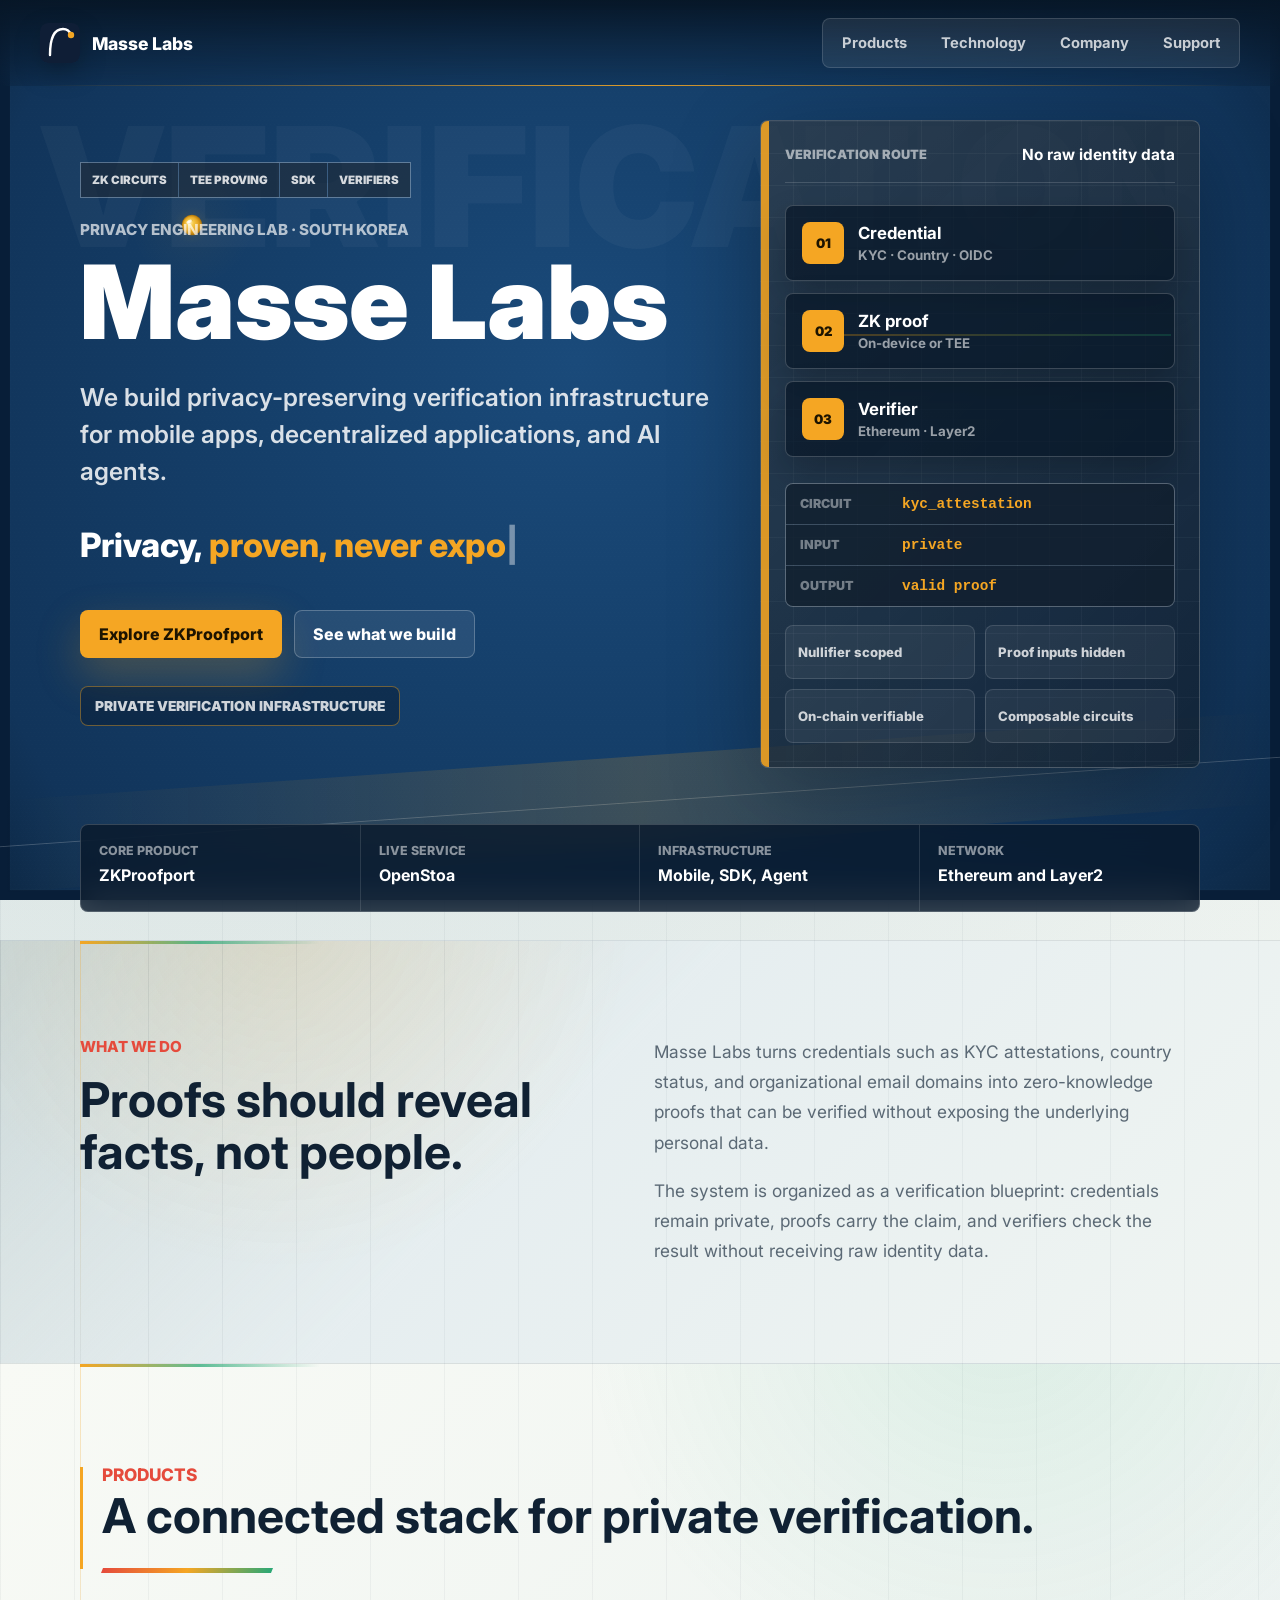
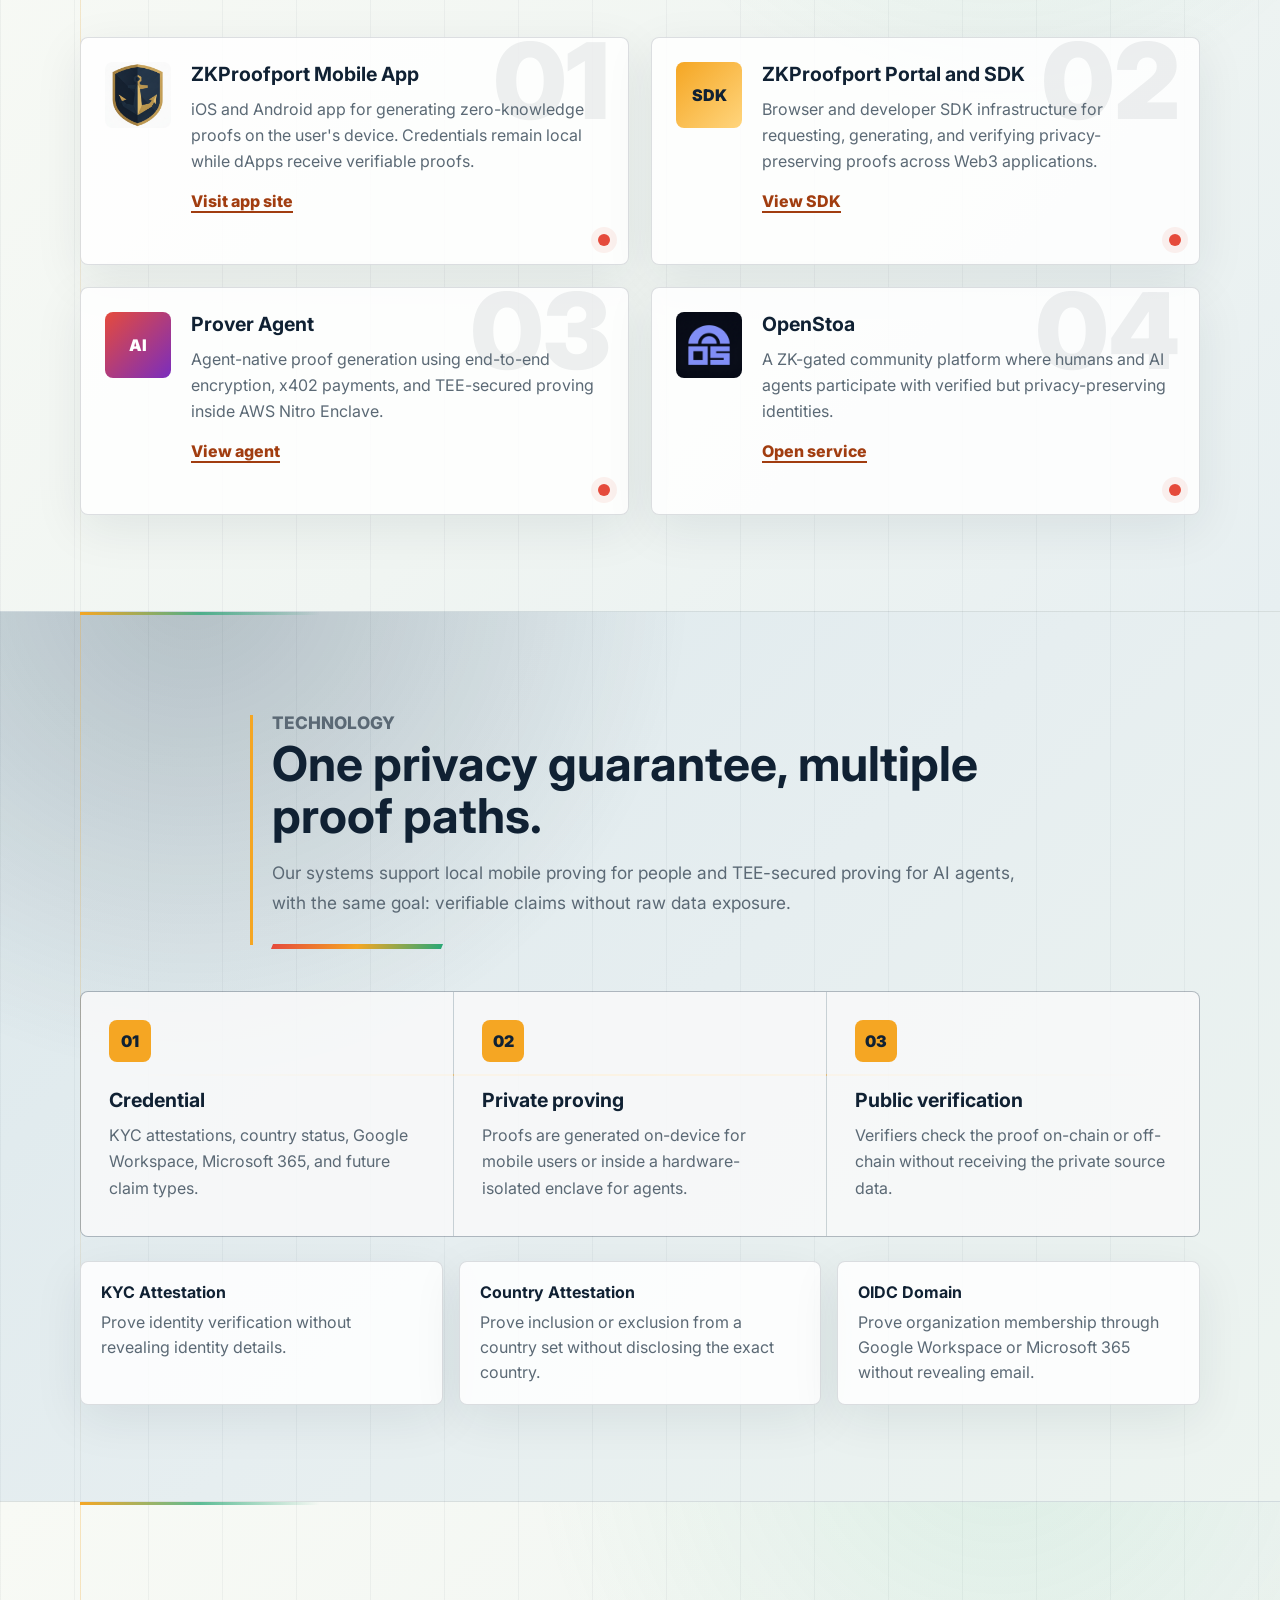
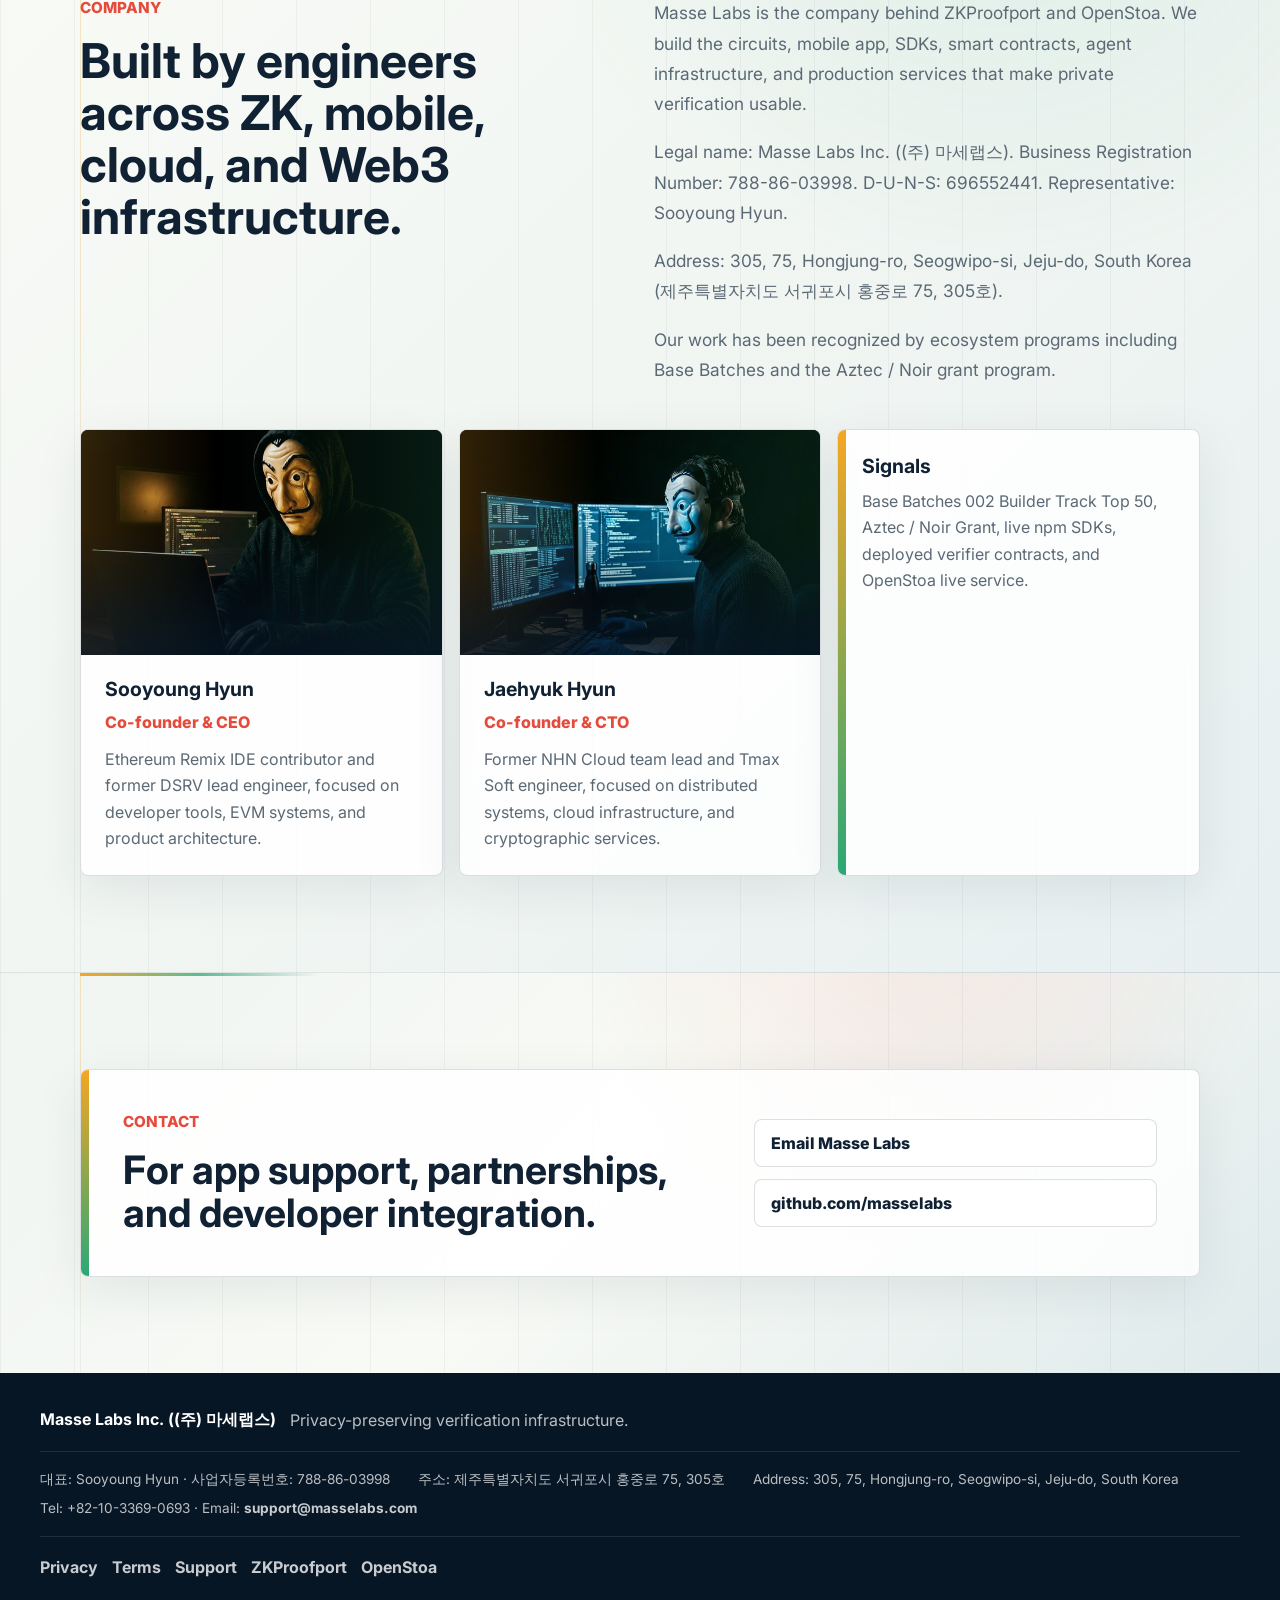
==== commit 4247260e: "update info" ====
--- a/index.html
+++ b/index.html
@@ -18,10 +18,33 @@
   {
     "@context": "https://schema.org",
     "@type": "Organization",
-    "name": "Masse Labs",
+    "name": "Masse Labs Inc.",
+    "legalName": "Masse Labs Inc. ((주) 마세랩스)",
     "url": "https://masselabs.com",
     "logo": "https://masselabs.com/masselabs-logo.svg",
     "email": "support@masselabs.com",
+    "telephone": "+82-10-3369-0693",
+    "taxID": "788-86-03998",
+    "duns": "696552441",
+    "address": {
+      "@type": "PostalAddress",
+      "streetAddress": "305, 75, Hongjung-ro",
+      "addressLocality": "Seogwipo-si",
+      "addressRegion": "Jeju-do",
+      "addressCountry": "KR"
+    },
+    "founder": [
+      {
+        "@type": "Person",
+        "name": "Sooyoung Hyun",
+        "jobTitle": "Co-founder & CEO"
+      },
+      {
+        "@type": "Person",
+        "name": "Jaehyuk Hyun",
+        "jobTitle": "Co-founder & CTO"
+      }
+    ],
     "sameAs": [
       "https://github.com/masselabs",
       "https://zkproofport.com",
@@ -267,7 +290,12 @@
             production services that make private verification usable.
           </p>
           <p>
-            Company name: Masse Labs. Location: South Korea.
+            Legal name: Masse Labs Inc. ((주) 마세랩스). Business Registration Number: 788-86-03998.
+            D-U-N-S: 696552441. Representative: Sooyoung Hyun.
+          </p>
+          <p>
+            Address: 305, 75, Hongjung-ro, Seogwipo-si, Jeju-do, South Korea
+            (제주특별자치도 서귀포시 홍중로 75, 305호).
           </p>
           <p>
             Our work has been recognized by ecosystem programs including Base Batches
@@ -279,18 +307,18 @@
       <div class="company-grid">
         <article class="founder-card">
           <div class="founder-media">
-            <img src="team-sy-hyun.jpg" alt="Masked engineer portrait representing SY HYUN" />
-          </div>
-          <h3>SY HYUN</h3>
-          <p class="role">Co-founder</p>
+            <img src="team-sy-hyun.jpg" alt="Portrait of Sooyoung Hyun, Co-founder and CEO of Masse Labs" />
+          </div>
+          <h3>Sooyoung Hyun</h3>
+          <p class="role">Co-founder &amp; CEO</p>
           <p>Ethereum Remix IDE contributor and former DSRV lead engineer, focused on developer tools, EVM systems, and product architecture.</p>
         </article>
         <article class="founder-card">
           <div class="founder-media">
-            <img src="team-jh-hyun.jpg" alt="Masked engineer portrait representing JH HYUN" />
-          </div>
-          <h3>JH HYUN</h3>
-          <p class="role">Co-founder</p>
+            <img src="team-jh-hyun.jpg" alt="Portrait of Jaehyuk Hyun, Co-founder and CTO of Masse Labs" />
+          </div>
+          <h3>Jaehyuk Hyun</h3>
+          <p class="role">Co-founder &amp; CTO</p>
           <p>Former NHN Cloud team lead and Tmax Soft engineer, focused on distributed systems, cloud infrastructure, and cryptographic services.</p>
         </article>
         <article class="founder-card signal-card">
@@ -315,9 +343,15 @@
   </main>
 
   <footer class="site-footer">
-    <div>
-      <strong>Masse Labs</strong>
-      <span>South Korea &middot; Privacy-preserving verification infrastructure.</span>
+    <div class="footer-company">
+      <strong>Masse Labs Inc. ((주) 마세랩스)</strong>
+      <span>Privacy-preserving verification infrastructure.</span>
+    </div>
+    <div class="footer-legal">
+      <p>대표: Sooyoung Hyun &middot; 사업자등록번호: 788-86-03998</p>
+      <p>주소: 제주특별자치도 서귀포시 홍중로 75, 305호</p>
+      <p>Address: 305, 75, Hongjung-ro, Seogwipo-si, Jeju-do, South Korea</p>
+      <p>Tel: +82-10-3369-0693 &middot; Email: <a href="mailto:support@masselabs.com">support@masselabs.com</a></p>
     </div>
     <nav aria-label="Footer navigation">
       <a href="privacy.html">Privacy</a>
--- a/style.css
+++ b/style.css
@@ -1018,14 +1018,35 @@
 
 .site-footer {
   display: flex;
-  justify-content: space-between;
-  gap: 28px;
-  padding: 30px 40px;
+  flex-direction: column;
+  gap: 20px;
+  padding: 36px 40px;
   color: rgba(255, 255, 255, 0.72);
   background: #071625;
 }
 
-.site-footer div,
+.site-footer .footer-company {
+  display: flex;
+  flex-wrap: wrap;
+  gap: 14px;
+  align-items: center;
+}
+
+.site-footer .footer-legal {
+  display: flex;
+  flex-wrap: wrap;
+  gap: 6px 28px;
+  padding: 16px 0;
+  border-top: 1px solid rgba(255, 255, 255, 0.10);
+  border-bottom: 1px solid rgba(255, 255, 255, 0.10);
+  font-size: 0.85rem;
+  line-height: 1.7;
+}
+
+.site-footer .footer-legal p {
+  margin: 0;
+}
+
 .site-footer nav {
   display: flex;
   flex-wrap: wrap;
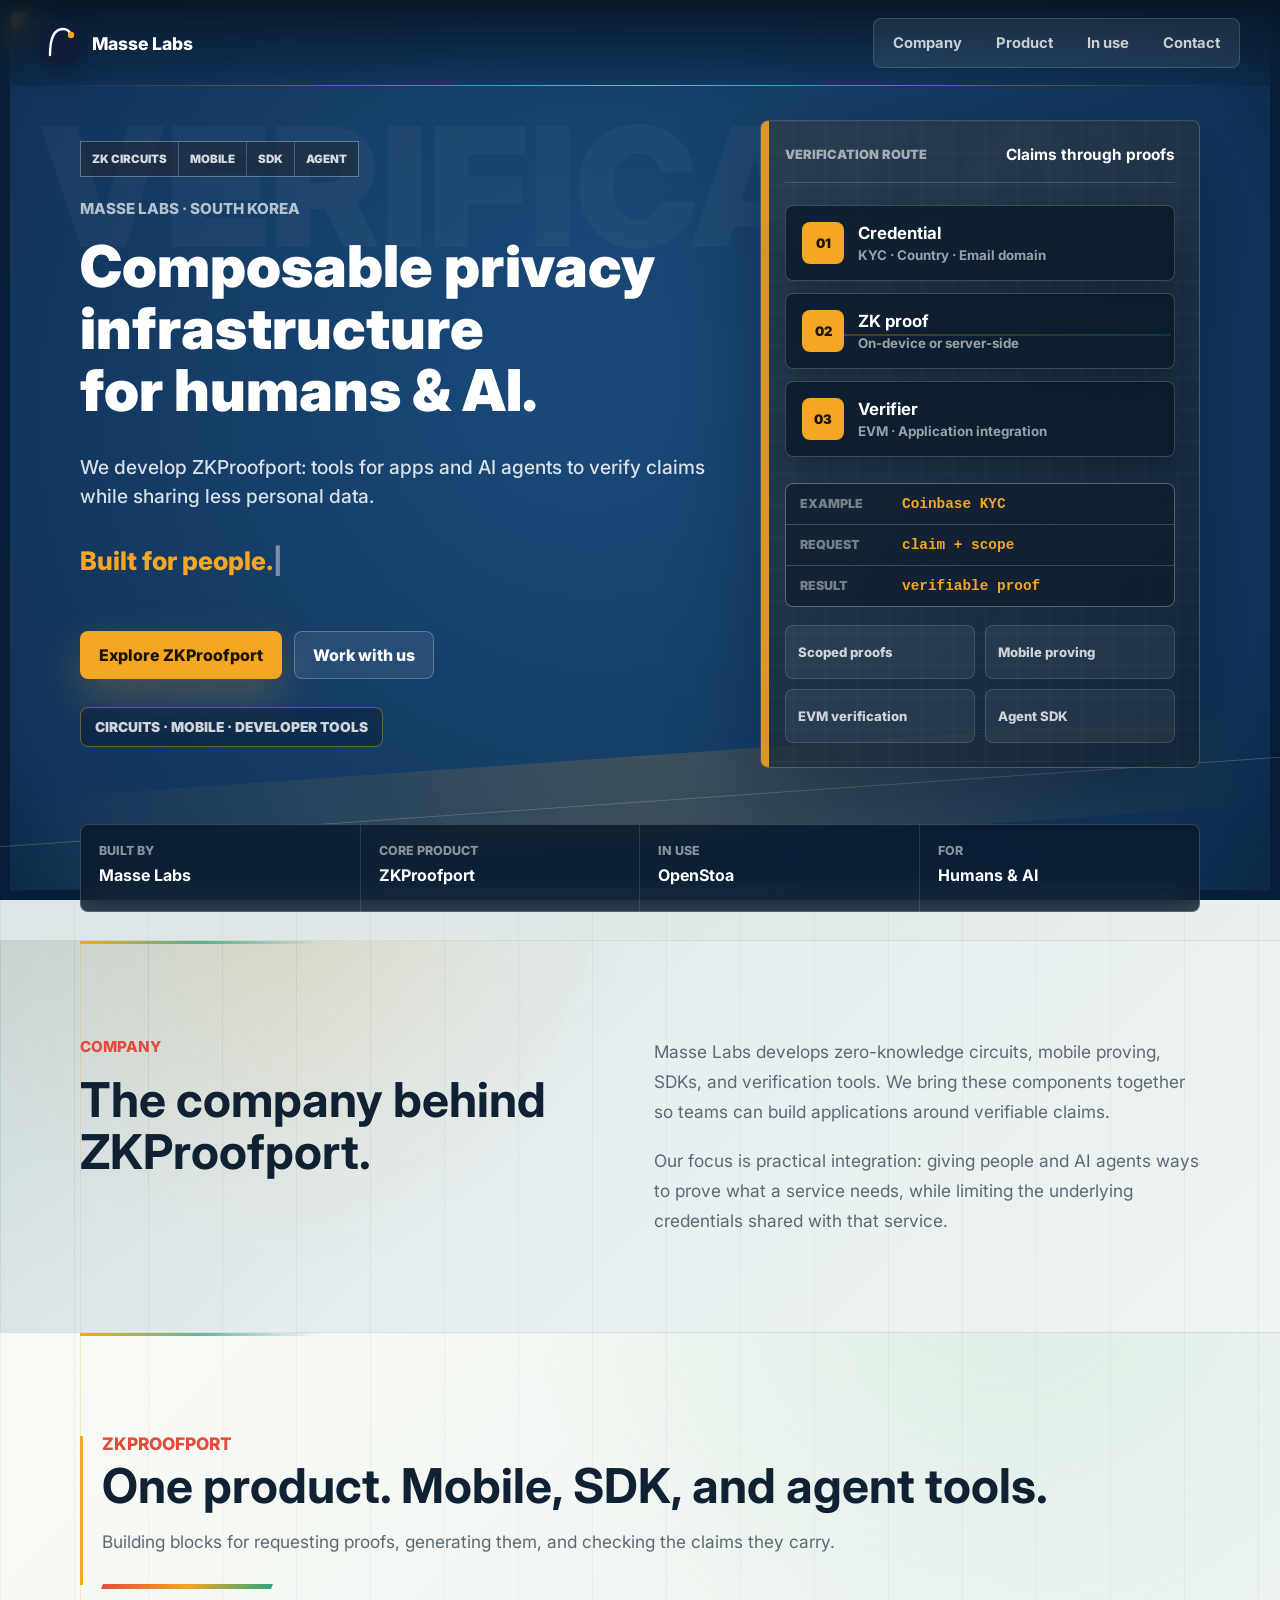
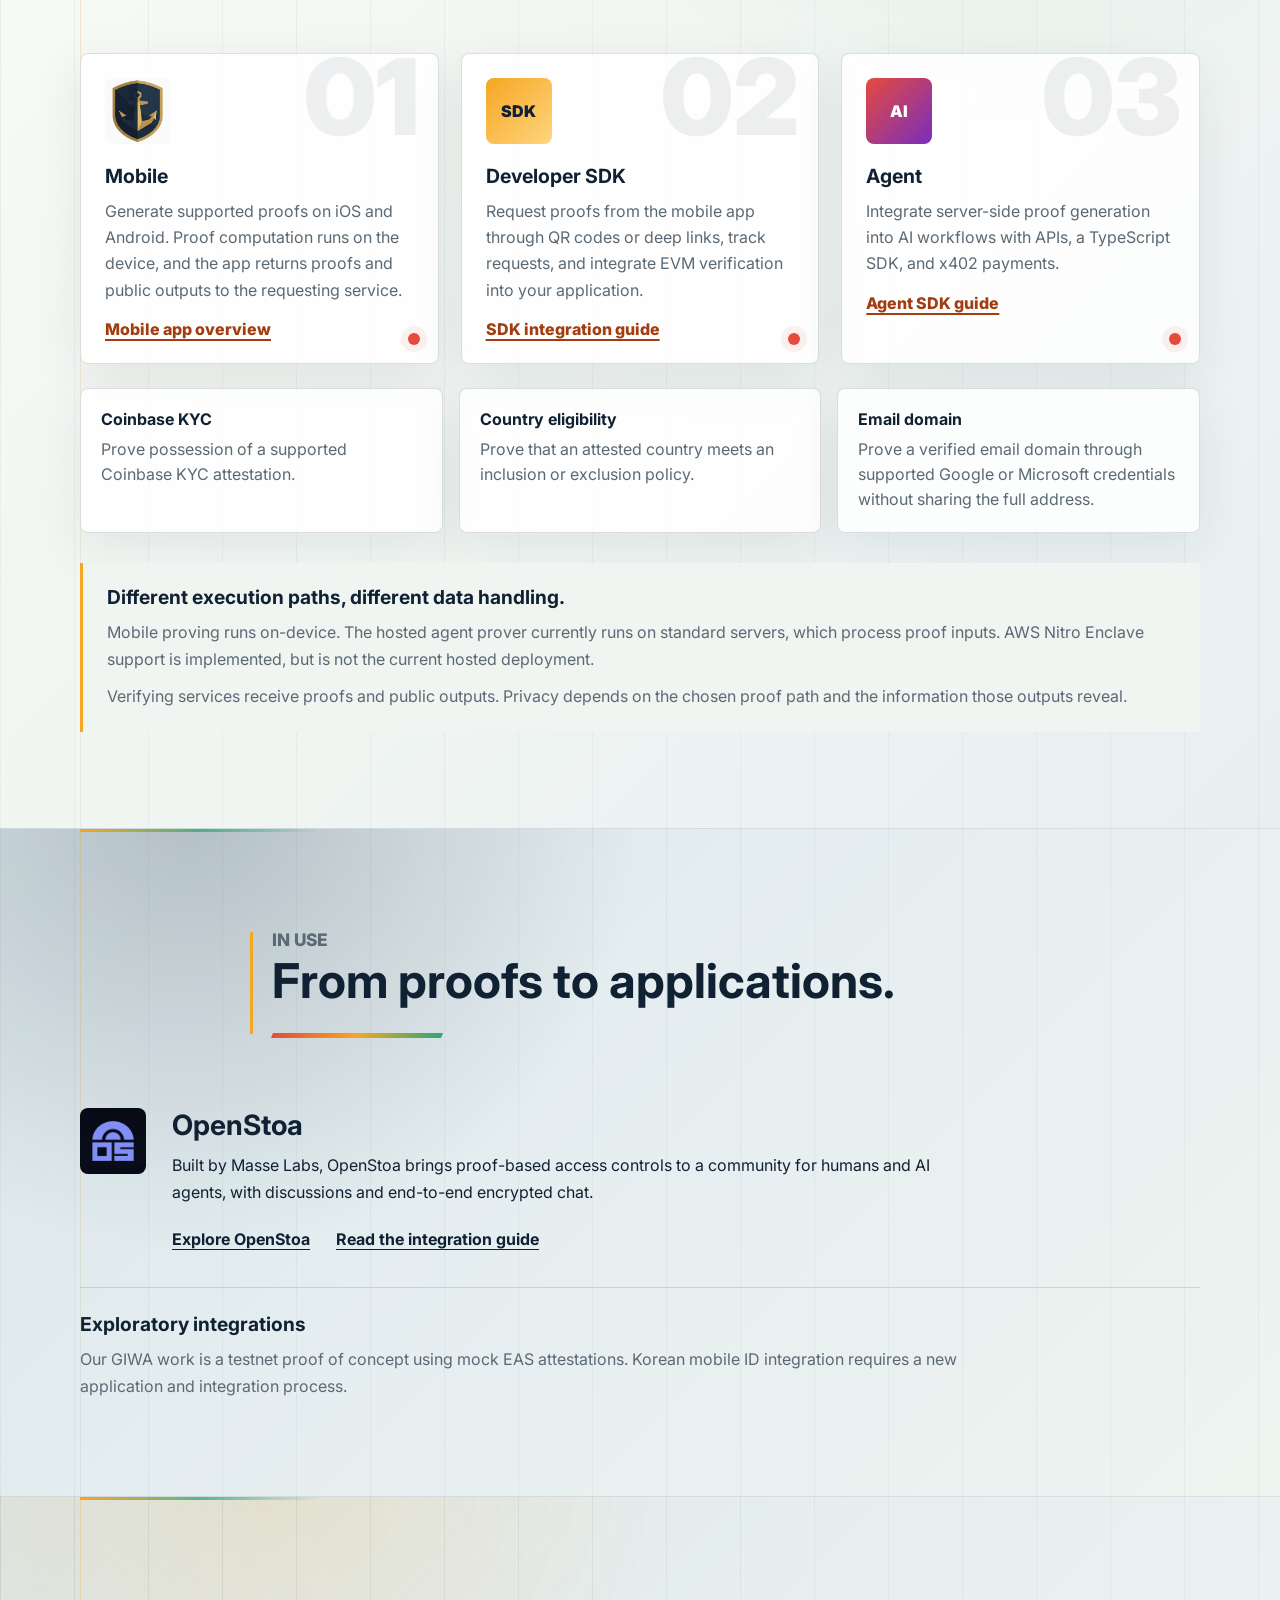
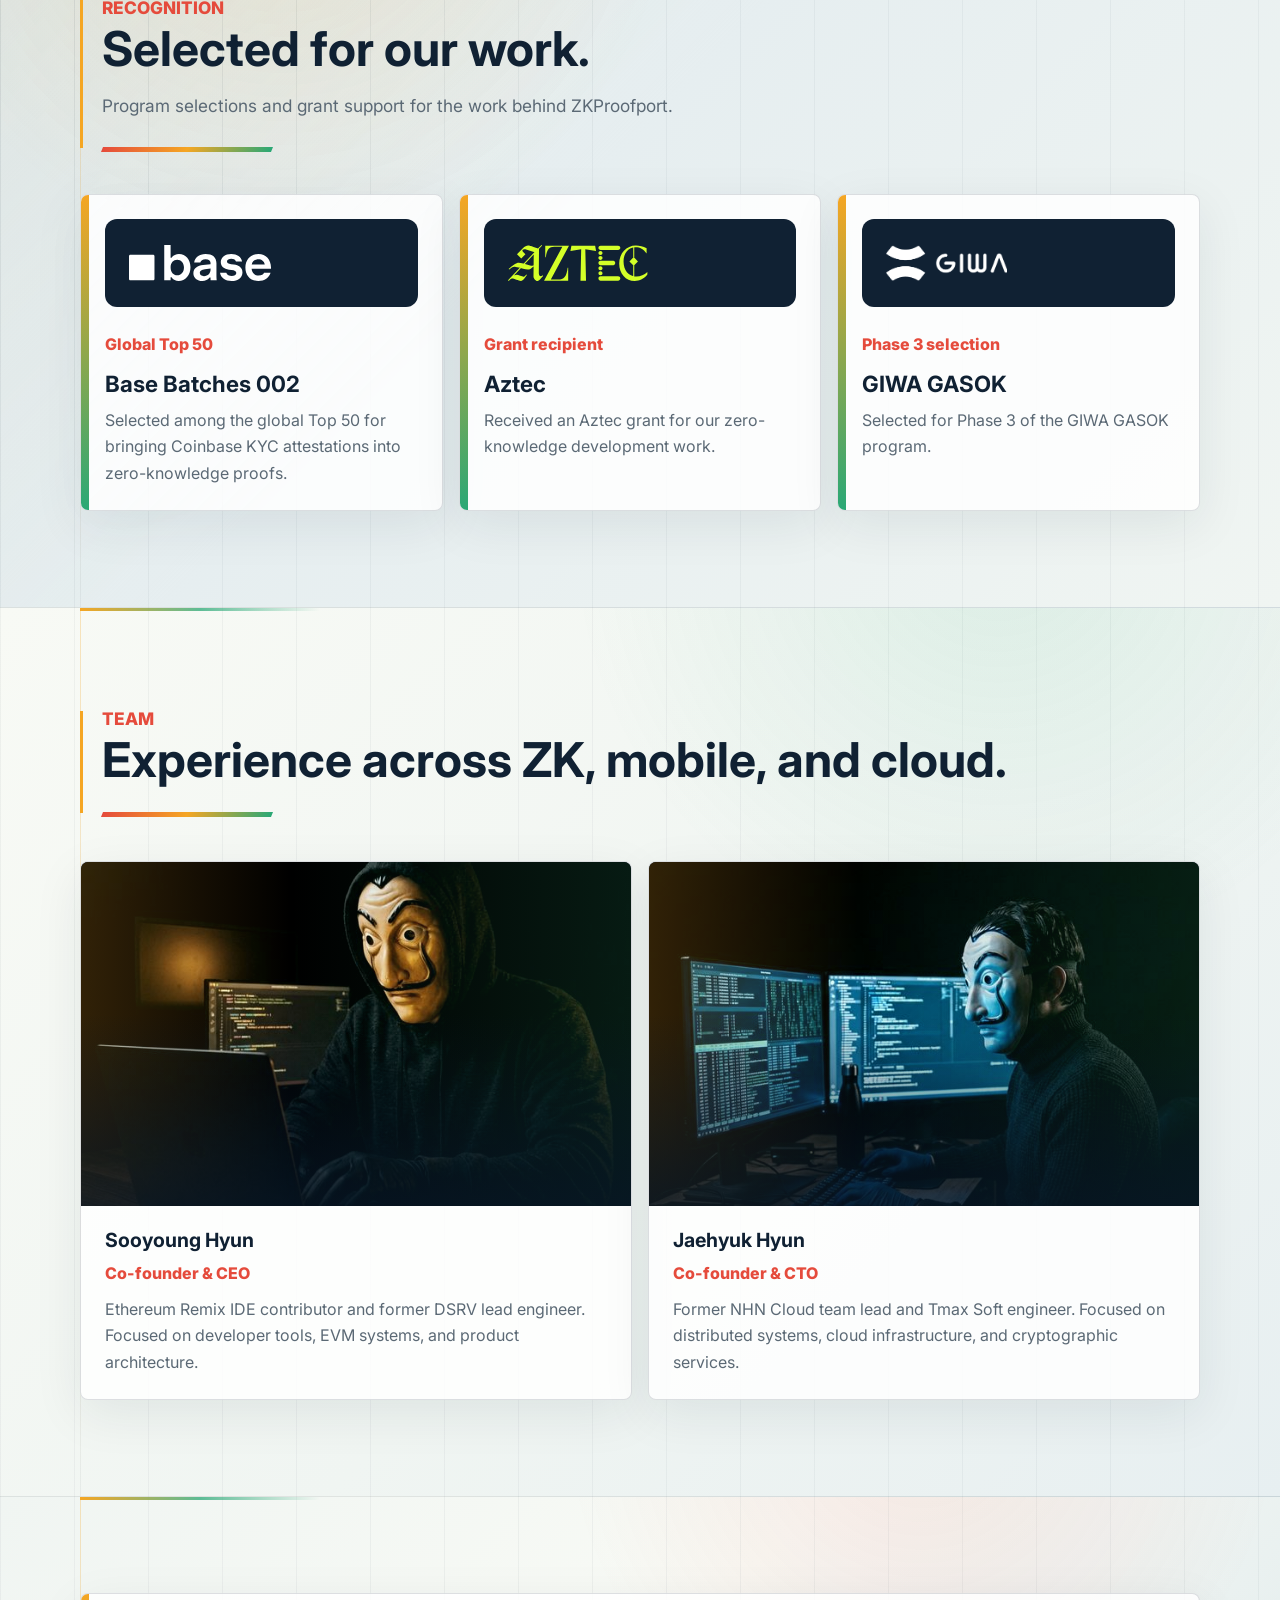
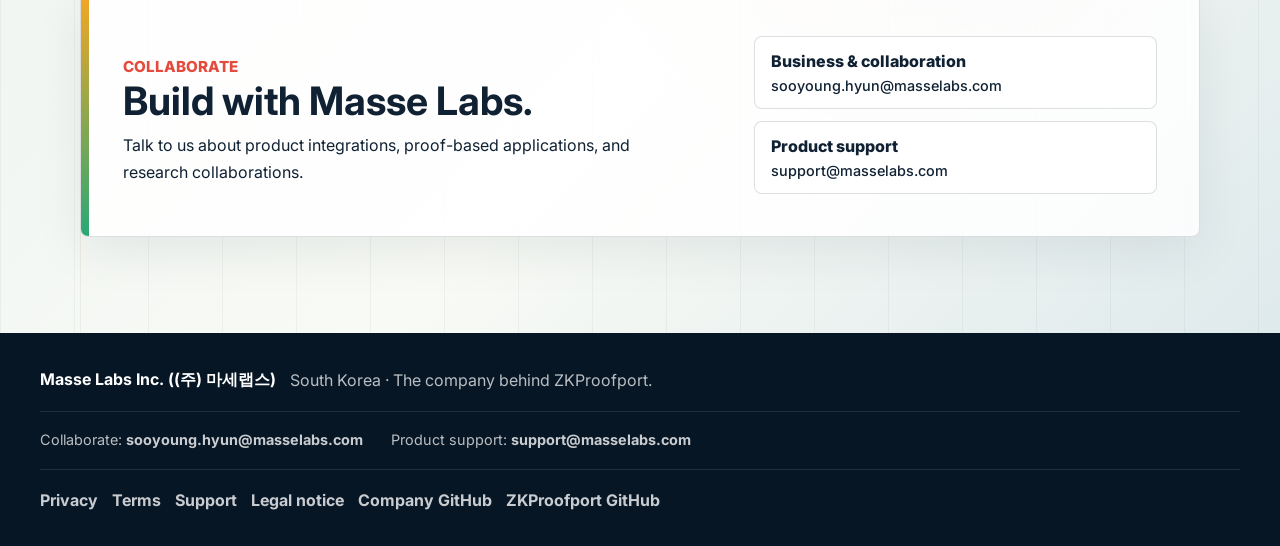
==== commit 4333dc39: "update contents" ====
--- a/index.html
+++ b/index.html
@@ -3,340 +3,209 @@
 <head>
   <meta charset="UTF-8" />
   <meta name="viewport" content="width=device-width, initial-scale=1.0" />
-  <title>Masse Labs - Privacy-Preserving Verification Infrastructure</title>
-  <meta name="description" content="Masse Labs builds ZKProofport, OpenStoa, and privacy-preserving verification infrastructure for mobile apps, decentralized applications, and AI agents." />
-  <meta property="og:title" content="Masse Labs" />
-  <meta property="og:description" content="Privacy-preserving verification infrastructure for mobile apps, dApps, and AI agents." />
-  <meta property="og:image" content="/masselabs-logo.svg" />
+  <title>Masse Labs — Composable privacy infrastructure</title>
+  <meta name="description" content="Masse Labs develops ZKProofport: composable privacy infrastructure for humans and AI, with mobile proving, developer SDKs, and agent tools." />
+  <link rel="canonical" href="https://masselabs.com/" />
   <meta property="og:type" content="website" />
+  <meta property="og:site_name" content="Masse Labs" />
+  <meta property="og:title" content="Masse Labs — Composable privacy infrastructure" />
+  <meta property="og:description" content="Masse Labs develops ZKProofport: composable privacy infrastructure for humans and AI, with mobile proving, developer SDKs, and agent tools." />
+  <meta property="og:url" content="https://masselabs.com/" />
+  <meta property="og:image" content="https://masselabs.com/masselabs-logo.png" />
+  <meta property="og:image:type" content="image/png" />
+  <meta property="og:image:width" content="800" />
+  <meta property="og:image:height" content="800" />
+  <meta property="og:image:alt" content="Masse Labs logo" />
+  <meta name="twitter:card" content="summary" />
+  <meta name="twitter:title" content="Masse Labs — Composable privacy infrastructure" />
+  <meta name="twitter:description" content="Masse Labs develops ZKProofport: composable privacy infrastructure for humans and AI, with mobile proving, developer SDKs, and agent tools." />
+  <meta name="twitter:image" content="https://masselabs.com/masselabs-logo.png" />
+  <meta name="twitter:image:alt" content="Masse Labs logo" />
   <link rel="icon" type="image/svg+xml" href="/favicon.svg" />
   <link rel="preconnect" href="https://fonts.googleapis.com" />
   <link rel="preconnect" href="https://fonts.gstatic.com" crossorigin />
   <link href="https://fonts.googleapis.com/css2?family=Inter:wght@400;500;600;700;800&display=swap" rel="stylesheet" />
-  <link rel="stylesheet" href="style.css" />
+  <link rel="stylesheet" href="style.css?v=20260912-logos" />
   <script type="application/ld+json">
-  {
-    "@context": "https://schema.org",
-    "@type": "Organization",
-    "name": "Masse Labs Inc.",
-    "legalName": "Masse Labs Inc. ((주) 마세랩스)",
-    "url": "https://masselabs.com",
-    "logo": "https://masselabs.com/masselabs-logo.svg",
-    "email": "support@masselabs.com",
-    "telephone": "+82-10-3369-0693",
-    "taxID": "788-86-03998",
-    "duns": "696552441",
-    "address": {
-      "@type": "PostalAddress",
-      "streetAddress": "305, 75, Hongjung-ro",
-      "addressLocality": "Seogwipo-si",
-      "addressRegion": "Jeju-do",
-      "addressCountry": "KR"
+{
+  "@context": "https://schema.org",
+  "@type": "Organization",
+  "name": "Masse Labs Inc.",
+  "legalName": "Masse Labs Inc. ((주) 마세랩스)",
+  "url": "https://masselabs.com",
+  "logo": "https://masselabs.com/masselabs-logo.svg",
+  "email": "sooyoung.hyun@masselabs.com",
+  "address": {
+    "@type": "PostalAddress",
+    "addressCountry": "KR"
+  },
+  "founder": [
+    {
+      "@type": "Person",
+      "name": "Sooyoung Hyun",
+      "jobTitle": "Co-founder & CEO"
     },
-    "founder": [
-      {
-        "@type": "Person",
-        "name": "Sooyoung Hyun",
-        "jobTitle": "Co-founder & CEO"
-      },
-      {
-        "@type": "Person",
-        "name": "Jaehyuk Hyun",
-        "jobTitle": "Co-founder & CTO"
-      }
-    ],
-    "sameAs": [
-      "https://github.com/masselabs",
-      "https://zkproofport.com",
-      "https://openstoa.xyz"
-    ],
-    "description": "Masse Labs builds privacy-preserving verification infrastructure using zero-knowledge proofs."
-  }
+    {
+      "@type": "Person",
+      "name": "Jaehyuk Hyun",
+      "jobTitle": "Co-founder & CTO"
+    }
+  ],
+  "sameAs": [
+    "https://github.com/masselabs",
+    "https://github.com/zkproofport"
+  ],
+  "description": "Masse Labs develops ZKProofport, composable privacy infrastructure for humans and AI.",
+  "contactPoint": [
+    {
+      "@type": "ContactPoint",
+      "contactType": "business inquiries",
+      "email": "sooyoung.hyun@masselabs.com"
+    },
+    {
+      "@type": "ContactPoint",
+      "contactType": "customer support",
+      "email": "support@masselabs.com"
+    }
+  ]
+}
   </script>
 </head>
 <body>
   <canvas id="c" aria-hidden="true"></canvas>
   <div id="ripples" aria-hidden="true"></div>
-
+  <a class="skip-link" href="#main">Skip to content</a>
   <header class="site-header">
     <a class="brand" href="index.html" aria-label="Masse Labs home">
-      <img src="masselabs-logo.svg" alt="" class="brand-mark" />
+      <img src="masselabs-logo.svg" alt="" class="brand-mark" width="40" height="40" />
       <span class="brand-name">Masse Labs</span>
     </a>
     <nav class="site-nav" aria-label="Primary navigation">
-      <a href="#products">Products</a>
-      <a href="#technology">Technology</a>
-      <a href="#company">Company</a>
-      <a href="support.html">Support</a>
+      <a href="index.html#company">Company</a>
+      <a href="index.html#products">Product</a>
+      <a href="index.html#applications">In use</a>
+      <a href="index.html#contact">Contact</a>
     </nav>
   </header>
 
-  <main>
+  <main id="main">
     <section class="hero" aria-labelledby="hero-title">
       <div class="hero-inner">
         <div class="hero-copy">
           <div class="lab-index" aria-hidden="true">
-            <span>ZK CIRCUITS</span>
-            <span>TEE PROVING</span>
-            <span>SDK</span>
-            <span>VERIFIERS</span>
-          </div>
-          <p class="eyebrow">Privacy engineering lab &middot; South Korea</p>
-          <h1 id="hero-title">Masse Labs</h1>
-          <p class="hero-lede">
-            We build privacy-preserving verification infrastructure for mobile apps,
-            decentralized applications, and AI agents.
-          </p>
-          <p class="hero-line">
-            Privacy, <span id="typed"></span><span class="cursor">|</span>
-          </p>
+            <span>ZK CIRCUITS</span><span>MOBILE</span><span>SDK</span><span>AGENT</span>
+          </div>
+          <p class="eyebrow">Masse Labs &middot; South Korea</p>
+          <h1 id="hero-title">Composable privacy infrastructure for humans &amp; AI.</h1>
+          <p class="hero-lede">We develop ZKProofport: tools for apps and AI agents to verify claims while sharing less personal data.</p>
+          <p class="hero-line" aria-hidden="true"><span id="typed">Built for people.</span><span class="cursor">|</span></p>
           <div class="hero-actions" aria-label="Key links">
             <a class="button primary" href="https://zkproofport.com" target="_blank" rel="noopener noreferrer">Explore ZKProofport</a>
-            <a class="button secondary" href="#products">See what we build</a>
-          </div>
-          <div class="hero-stamp">Private verification infrastructure</div>
-        </div>
-
-        <div class="architecture-panel" aria-label="Privacy-preserving verification architecture">
-          <div class="panel-header">
-            <span>Verification route</span>
-            <strong>No raw identity data</strong>
-          </div>
-
+            <a class="button secondary" href="#contact">Work with us</a>
+          </div>
+          <div class="hero-stamp">Circuits &middot; Mobile &middot; Developer tools</div>
+        </div>
+        <div class="architecture-panel" aria-label="ZKProofport verification flow">
+          <div class="panel-header"><span>Verification route</span><strong>Claims through proofs</strong></div>
           <div class="proof-flow">
-            <div class="flow-step">
-              <span>01</span>
-              <strong>Credential</strong>
-              <small>KYC &middot; Country &middot; OIDC</small>
-            </div>
-            <div class="flow-step">
-              <span>02</span>
-              <strong>ZK proof</strong>
-              <small>On-device or TEE</small>
-            </div>
-            <div class="flow-step">
-              <span>03</span>
-              <strong>Verifier</strong>
-              <small>Ethereum &middot; Layer2</small>
-            </div>
-          </div>
-
+            <div class="flow-step"><span>01</span><strong>Credential</strong><small>KYC &middot; Country &middot; Email domain</small></div>
+            <div class="flow-step"><span>02</span><strong>ZK proof</strong><small>On-device or server-side</small></div>
+            <div class="flow-step"><span>03</span><strong>Verifier</strong><small>EVM &middot; Application integration</small></div>
+          </div>
           <div class="verifier-console" aria-hidden="true">
-            <div><span>circuit</span><strong>kyc_attestation</strong></div>
-            <div><span>input</span><strong>private</strong></div>
-            <div><span>output</span><strong>valid proof</strong></div>
-          </div>
-
-          <div class="assurance-grid" aria-hidden="true">
-            <span>Nullifier scoped</span>
-            <span>Proof inputs hidden</span>
-            <span>On-chain verifiable</span>
-            <span>Composable circuits</span>
-          </div>
-        </div>
-      </div>
-      <div class="proof-strip" aria-label="Company highlights">
-        <div>
-          <span class="strip-label">Core product</span>
-          <strong>ZKProofport</strong>
-        </div>
-        <div>
-          <span class="strip-label">Live service</span>
-          <strong>OpenStoa</strong>
-        </div>
-        <div>
-          <span class="strip-label">Infrastructure</span>
-          <strong>Mobile, SDK, Agent</strong>
-        </div>
-        <div>
-          <span class="strip-label">Network</span>
-          <strong>Ethereum and Layer2</strong>
-        </div>
-      </div>
-    </section>
-
-    <section class="section section-light intro-section" aria-labelledby="mission-title">
+            <div><span>example</span><strong>Coinbase KYC</strong></div>
+            <div><span>request</span><strong>claim + scope</strong></div>
+            <div><span>result</span><strong>verifiable proof</strong></div>
+          </div>
+          <div class="assurance-grid" aria-hidden="true"><span>Scoped proofs</span><span>Mobile proving</span><span>EVM verification</span><span>Agent SDK</span></div>
+        </div>
+      </div>
+      <div class="proof-strip" aria-label="Company focus">
+        <div><span class="strip-label">Built by</span><strong>Masse Labs</strong></div>
+        <div><span class="strip-label">Core product</span><strong>ZKProofport</strong></div>
+        <div><span class="strip-label">In use</span><strong>OpenStoa</strong></div>
+        <div><span class="strip-label">For</span><strong>Humans &amp; AI</strong></div>
+      </div>
+    </section>
+
+    <section class="section section-light intro-section" id="company" aria-labelledby="company-title">
       <div class="section-grid">
-        <div>
-          <p class="eyebrow dark">What we do</p>
-          <h2 id="mission-title">Proofs should reveal facts, not people.</h2>
-        </div>
+        <div><p class="eyebrow dark">Company</p><h2 id="company-title">The company behind ZKProofport.</h2></div>
         <div class="copy-stack">
-          <p>
-            Masse Labs turns credentials such as KYC attestations, country status,
-            and organizational email domains into zero-knowledge proofs that can be
-            verified without exposing the underlying personal data.
-          </p>
-          <p>
-            The system is organized as a verification blueprint: credentials remain
-            private, proofs carry the claim, and verifiers check the result without
-            receiving raw identity data.
-          </p>
+          <p>Masse Labs develops zero-knowledge circuits, mobile proving, SDKs, and verification tools. We bring these components together so teams can build applications around verifiable claims.</p>
+          <p>Our focus is practical integration: giving people and AI agents ways to prove what a service needs, while limiting the underlying credentials shared with that service.</p>
         </div>
       </div>
     </section>
 
     <section class="section section-white" id="products" aria-labelledby="products-title">
       <div class="section-heading">
-        <p class="eyebrow dark">Products</p>
-        <h2 id="products-title">A connected stack for private verification.</h2>
-      </div>
-
-      <div class="product-grid">
+        <p class="eyebrow dark">ZKProofport</p><h2 id="products-title">One product. Mobile, SDK, and agent tools.</h2>
+        <p>Building blocks for requesting proofs, generating them, and checking the claims they carry.</p>
+      </div>
+      <div class="product-grid product-grid-three">
         <article class="product-card">
-          <img src="zkproofport-logo.jpg" alt="" class="product-logo" />
-          <div>
-            <h3>ZKProofport Mobile App</h3>
-            <p>
-              iOS and Android app for generating zero-knowledge proofs on the user's
-              device. Credentials remain local while dApps receive verifiable proofs.
-            </p>
-            <a href="https://zkproofport.app" target="_blank" rel="noopener noreferrer">Visit app site</a>
-          </div>
+          <img src="zkproofport-logo.jpg" alt="" class="product-logo" width="66" height="66" loading="lazy" />
+          <div><h3>Mobile</h3><p>Generate supported proofs on iOS and Android. Proof computation runs on the device, and the app returns proofs and public outputs to the requesting service.</p><a href="https://github.com/zkproofport/proofport-app#readme" target="_blank" rel="noopener noreferrer">Mobile app overview</a></div>
         </article>
-
         <article class="product-card">
-          <div class="product-glyph">SDK</div>
-          <div>
-            <h3>ZKProofport Portal and SDK</h3>
-            <p>
-              Browser and developer SDK infrastructure for requesting, generating,
-              and verifying privacy-preserving proofs across Web3 applications.
-            </p>
-            <a href="https://www.npmjs.com/package/@zkproofport/sdk" target="_blank" rel="noopener noreferrer">View SDK</a>
-          </div>
+          <div class="product-glyph" aria-hidden="true">SDK</div>
+          <div><h3>Developer SDK</h3><p>Request proofs from the mobile app through QR codes or deep links, track requests, and integrate EVM verification into your application.</p><a href="https://github.com/zkproofport/proofport-app-sdk#readme" target="_blank" rel="noopener noreferrer">SDK integration guide</a></div>
         </article>
-
         <article class="product-card">
-          <div class="product-glyph accent">AI</div>
-          <div>
-            <h3>Prover Agent</h3>
-            <p>
-              Agent-native proof generation using end-to-end encryption, x402
-              payments, and TEE-secured proving inside AWS Nitro Enclave.
-            </p>
-            <a href="https://8004scan.io/agents/base/25331" target="_blank" rel="noopener noreferrer">View agent</a>
-          </div>
+          <div class="product-glyph accent" aria-hidden="true">AI</div>
+          <div><h3>Agent</h3><p>Integrate server-side proof generation into AI workflows with APIs, a TypeScript SDK, and x402 payments.</p><a href="https://github.com/zkproofport/proofport-ai/tree/main/packages/sdk#readme" target="_blank" rel="noopener noreferrer">Agent SDK guide</a></div>
         </article>
-
-        <article class="product-card">
-          <img src="openstoa-logo.png" alt="" class="product-logo" />
-          <div>
-            <h3>OpenStoa</h3>
-            <p>
-              A ZK-gated community platform where humans and AI agents participate
-              with verified but privacy-preserving identities.
-            </p>
-            <a href="https://openstoa.xyz" target="_blank" rel="noopener noreferrer">Open service</a>
-          </div>
-        </article>
-      </div>
-    </section>
-
-    <section class="section section-dark" id="technology" aria-labelledby="technology-title">
-      <div class="section-heading narrow">
-        <p class="eyebrow">Technology</p>
-        <h2 id="technology-title">One privacy guarantee, multiple proof paths.</h2>
-        <p>
-          Our systems support local mobile proving for people and TEE-secured proving
-          for AI agents, with the same goal: verifiable claims without raw data exposure.
-        </p>
-      </div>
-
-      <div class="pathway">
-        <article>
-          <span>01</span>
-          <h3>Credential</h3>
-          <p>KYC attestations, country status, Google Workspace, Microsoft 365, and future claim types.</p>
-        </article>
-        <article>
-          <span>02</span>
-          <h3>Private proving</h3>
-          <p>Proofs are generated on-device for mobile users or inside a hardware-isolated enclave for agents.</p>
-        </article>
-        <article>
-          <span>03</span>
-          <h3>Public verification</h3>
-          <p>Verifiers check the proof on-chain or off-chain without receiving the private source data.</p>
-        </article>
-      </div>
-
-      <div class="circuit-list" aria-label="Supported proof circuits">
-        <div>
-          <strong>KYC Attestation</strong>
-          <span>Prove identity verification without revealing identity details.</span>
-        </div>
-        <div>
-          <strong>Country Attestation</strong>
-          <span>Prove inclusion or exclusion from a country set without disclosing the exact country.</span>
-        </div>
-        <div>
-          <strong>OIDC Domain</strong>
-          <span>Prove organization membership through Google Workspace or Microsoft 365 without revealing email.</span>
-        </div>
-      </div>
-    </section>
-
-    <section class="section section-white" id="company" aria-labelledby="company-title">
-      <div class="section-grid">
-        <div>
-          <p class="eyebrow dark">Company</p>
-          <h2 id="company-title">Built by engineers across ZK, mobile, cloud, and Web3 infrastructure.</h2>
-        </div>
-        <div class="copy-stack">
-          <p>
-            Masse Labs is the company behind ZKProofport and OpenStoa. We build the
-            circuits, mobile app, SDKs, smart contracts, agent infrastructure, and
-            production services that make private verification usable.
-          </p>
-          <p>
-            Legal name: Masse Labs Inc. ((주) 마세랩스). Business Registration Number: 788-86-03998.
-            D-U-N-S: 696552441. Representative: Sooyoung Hyun.
-          </p>
-          <p>
-            Address: 305, 75, Hongjung-ro, Seogwipo-si, Jeju-do, South Korea
-            (제주특별자치도 서귀포시 홍중로 75, 305호).
-          </p>
-          <p>
-            Our work has been recognized by ecosystem programs including Base Batches
-            and the Aztec / Noir grant program.
-          </p>
-        </div>
-      </div>
-
-      <div class="company-grid">
-        <article class="founder-card">
-          <div class="founder-media">
-            <img src="team-sy-hyun.jpg" alt="Portrait of Sooyoung Hyun, Co-founder and CEO of Masse Labs" />
-          </div>
-          <h3>Sooyoung Hyun</h3>
-          <p class="role">Co-founder &amp; CEO</p>
-          <p>Ethereum Remix IDE contributor and former DSRV lead engineer, focused on developer tools, EVM systems, and product architecture.</p>
-        </article>
-        <article class="founder-card">
-          <div class="founder-media">
-            <img src="team-jh-hyun.jpg" alt="Portrait of Jaehyuk Hyun, Co-founder and CTO of Masse Labs" />
-          </div>
-          <h3>Jaehyuk Hyun</h3>
-          <p class="role">Co-founder &amp; CTO</p>
-          <p>Former NHN Cloud team lead and Tmax Soft engineer, focused on distributed systems, cloud infrastructure, and cryptographic services.</p>
-        </article>
-        <article class="founder-card signal-card">
-          <h3>Signals</h3>
-          <p>Base Batches 002 Builder Track Top 50, Aztec / Noir Grant, live npm SDKs, deployed verifier contracts, and OpenStoa live service.</p>
-        </article>
-      </div>
-    </section>
-
-    <section class="section section-contact" aria-labelledby="contact-title">
+      </div>
+      <div class="circuit-list" aria-label="Supported claim types">
+        <div><strong>Coinbase KYC</strong><span>Prove possession of a supported Coinbase KYC attestation.</span></div>
+        <div><strong>Country eligibility</strong><span>Prove that an attested country meets an inclusion or exclusion policy.</span></div>
+        <div><strong>Email domain</strong><span>Prove a verified email domain through supported Google or Microsoft credentials without sharing the full address.</span></div>
+      </div>
+      <div class="deployment-note" id="technology">
+        <h3>Different execution paths, different data handling.</h3>
+        <p>Mobile proving runs on-device. The hosted agent prover currently runs on standard servers, which process proof inputs. AWS Nitro Enclave support is implemented, but is not the current hosted deployment.</p>
+        <p>Verifying services receive proofs and public outputs. Privacy depends on the chosen proof path and the information those outputs reveal.</p>
+      </div>
+    </section>
+
+    <section class="section section-dark" id="applications" aria-labelledby="applications-title">
+      <div class="section-heading narrow"><p class="eyebrow">In use</p><h2 id="applications-title">From proofs to applications.</h2></div>
+      <div class="case-study">
+        <img src="openstoa-logo.png" alt="OpenStoa" class="product-logo" width="66" height="66" loading="lazy" />
+        <div><h3>OpenStoa</h3><p>Built by Masse Labs, OpenStoa brings proof-based access controls to a community for humans and AI agents, with discussions and end-to-end encrypted chat.</p>
+          <div class="inline-links"><a href="https://openstoa.xyz" target="_blank" rel="noopener noreferrer">Explore OpenStoa</a><a href="https://github.com/zkproofport/openstoa#readme" target="_blank" rel="noopener noreferrer">Read the integration guide</a></div>
+        </div>
+      </div>
+      <div class="development-note">
+        <h3>Exploratory integrations</h3>
+        <p>Our GIWA work is a testnet proof of concept using mock EAS attestations. Korean mobile ID integration requires a new application and integration process.</p>
+      </div>
+    </section>
+
+    <section class="section section-light" id="recognition" aria-labelledby="recognition-title">
+      <div class="section-heading"><p class="eyebrow dark">Recognition</p><h2 id="recognition-title">Selected for our work.</h2><p>Program selections and grant support for the work behind ZKProofport.</p></div>
+      <div class="recognition-grid">
+        <article class="founder-card signal-card"><div class="recognition-brand"><img src="assets/recognition/base.svg" alt="Base" width="1280" height="324" loading="lazy" decoding="async" /></div><p class="role">Global Top 50</p><h3>Base Batches 002</h3><p>Selected among the global Top 50 for bringing Coinbase KYC attestations into zero-knowledge proofs.</p></article>
+        <article class="founder-card signal-card"><div class="recognition-brand"><img src="assets/recognition/aztec.svg" alt="Aztec" width="156" height="40" loading="lazy" decoding="async" /></div><p class="role">Grant recipient</p><h3>Aztec</h3><p>Received an Aztec grant for our zero-knowledge development work.</p></article>
+        <article class="founder-card signal-card"><div class="recognition-brand"><img src="assets/recognition/giwa.webp" alt="GIWA" width="308" height="90" loading="lazy" decoding="async" /></div><p class="role">Phase 3 selection</p><h3>GIWA GASOK</h3><p>Selected for Phase 3 of the GIWA GASOK program.</p></article>
+      </div>
+    </section>
+
+    <section class="section section-white" id="team" aria-labelledby="team-title">
+      <div class="section-heading"><p class="eyebrow dark">Team</p><h2 id="team-title">Experience across ZK, mobile, and cloud.</h2></div>
+      <div class="company-grid team-grid">
+        <article class="founder-card"><div class="founder-media"><img src="team-sy-hyun.jpg" alt="Sooyoung Hyun" loading="lazy" width="720" height="450" /></div><h3>Sooyoung Hyun</h3><p class="role">Co-founder &amp; CEO</p><p>Ethereum Remix IDE contributor and former DSRV lead engineer. Focused on developer tools, EVM systems, and product architecture.</p></article>
+        <article class="founder-card"><div class="founder-media"><img src="team-jh-hyun.jpg" alt="Jaehyuk Hyun" loading="lazy" width="720" height="450" /></div><h3>Jaehyuk Hyun</h3><p class="role">Co-founder &amp; CTO</p><p>Former NHN Cloud team lead and Tmax Soft engineer. Focused on distributed systems, cloud infrastructure, and cryptographic services.</p></article>
+      </div>
+    </section>
+
+    <section class="section section-contact" id="contact" aria-labelledby="contact-title">
       <div class="contact-panel">
-        <div>
-          <p class="eyebrow dark">Contact</p>
-          <h2 id="contact-title">For app support, partnerships, and developer integration.</h2>
-        </div>
+        <div><p class="eyebrow dark">Collaborate</p><h2 id="contact-title">Build with Masse Labs.</h2><p>Talk to us about product integrations, proof-based applications, and research collaborations.</p></div>
         <div class="contact-links">
-          <a href="mailto:support@masselabs.com">Email Masse Labs</a>
-          <a href="https://github.com/masselabs" target="_blank" rel="noopener noreferrer">github.com/masselabs</a>
+          <a href="mailto:sooyoung.hyun@masselabs.com"><span>Business &amp; collaboration <small>sooyoung.hyun@<wbr />masselabs.com</small></span></a>
+          <a href="mailto:support@masselabs.com"><span>Product support <small>support@masselabs.com</small></span></a>
         </div>
       </div>
     </section>
@@ -345,23 +214,21 @@
   <footer class="site-footer">
     <div class="footer-company">
       <strong>Masse Labs Inc. ((주) 마세랩스)</strong>
-      <span>Privacy-preserving verification infrastructure.</span>
+      <span>South Korea &middot; The company behind ZKProofport.</span>
     </div>
     <div class="footer-legal">
-      <p>대표: Sooyoung Hyun &middot; 사업자등록번호: 788-86-03998</p>
-      <p>주소: 제주특별자치도 서귀포시 홍중로 75, 305호</p>
-      <p>Address: 305, 75, Hongjung-ro, Seogwipo-si, Jeju-do, South Korea</p>
-      <p>Tel: +82-10-3369-0693 &middot; Email: <a href="mailto:support@masselabs.com">support@masselabs.com</a></p>
+      <p>Collaborate: <a href="mailto:sooyoung.hyun@masselabs.com">sooyoung.hyun@<wbr />masselabs.com</a></p>
+      <p>Product support: <a href="mailto:support@masselabs.com">support@masselabs.com</a></p>
     </div>
     <nav aria-label="Footer navigation">
       <a href="privacy.html">Privacy</a>
       <a href="terms.html">Terms</a>
       <a href="support.html">Support</a>
-      <a href="https://zkproofport.com" target="_blank" rel="noopener noreferrer">ZKProofport</a>
-      <a href="https://openstoa.xyz" target="_blank" rel="noopener noreferrer">OpenStoa</a>
+      <a href="terms.html#company-details">Legal notice</a>
+      <a href="https://github.com/masselabs" target="_blank" rel="noopener noreferrer">Company GitHub</a>
+      <a href="https://github.com/zkproofport" target="_blank" rel="noopener noreferrer">ZKProofport GitHub</a>
     </nav>
   </footer>
-
-  <script src="script.js"></script>
+  <script src="script.js?v=20260912"></script>
 </body>
 </html>
--- a/style.css
+++ b/style.css
@@ -238,8 +238,8 @@
 .hero h1 {
   margin: 0;
   max-width: 780px;
-  font-size: clamp(4.8rem, 8vw, 8rem);
-  line-height: 0.88;
+  font-size: clamp(2.8rem, 4.5vw, 4.5rem);
+  line-height: 1.07;
   font-weight: 900;
   text-wrap: balance;
 }
@@ -256,7 +256,7 @@
 .hero-line {
   min-height: 52px;
   margin: 34px 0 0;
-  font-size: 2.1rem;
+  font-size: 1.6rem;
   line-height: 1.25;
   font-weight: 800;
 }
@@ -1299,7 +1299,7 @@
   }
 
   .hero h1 {
-    font-size: 4rem;
+    font-size: clamp(2.6rem, 7vw, 4rem);
   }
 
   .hero-lede {
@@ -1397,7 +1397,7 @@
   }
 
   .hero h1 {
-    font-size: 3rem;
+    font-size: clamp(2.2rem, 8vw, 3rem);
   }
 
   .lab-index {
@@ -1472,3 +1472,104 @@
     padding: 22px;
   }
 }
+
+/* Company and product structure, using the existing visual language. */
+[id] { scroll-margin-top: 100px; }
+.skip-link {
+  position: fixed;
+  left: 16px;
+  top: -100px;
+  z-index: 30;
+  padding: 12px 18px;
+  background: var(--white);
+  color: var(--ink);
+}
+.skip-link:focus { top: 12px; }
+a:focus-visible { outline: 2px solid var(--gold); outline-offset: 4px; }
+.site-nav a:focus-visible,
+.site-footer a:focus-visible,
+.contact-links a:focus-visible { outline: 2px solid var(--gold); outline-offset: 3px; }
+.hero-copy, .product-card > div, .contact-panel > div { min-width: 0; }
+.hero-lede { font-size: 1.2rem; font-weight: 500; }
+.product-grid-three { grid-template-columns: repeat(3, minmax(0, 1fr)); }
+.product-grid-three .product-card { flex-direction: column; }
+.deployment-note, .case-study, .development-note, .recognition-grid {
+  width: min(1120px, 100%);
+  margin-inline: auto;
+}
+.deployment-note {
+  margin-top: 30px;
+  padding: 22px 24px;
+  border-left: 3px solid var(--gold);
+  background: var(--surface);
+}
+.deployment-note h3, .development-note h3, .case-study h3 { margin: 0; font-size: 1.2rem; }
+.deployment-note p, .development-note p, .case-study p, .contact-panel p {
+  line-height: 1.7;
+  margin: 10px 0 0;
+}
+.deployment-note p { color: var(--muted); }
+.case-study { display: flex; align-items: flex-start; gap: 26px; padding-top: 28px; }
+.case-study h3 { font-size: 1.75rem; }
+.case-study p { max-width: 760px; }
+.inline-links { display: flex; flex-wrap: wrap; gap: 16px 26px; margin-top: 22px; }
+.inline-links a { font-weight: 700; text-underline-offset: 4px; }
+.development-note { margin-top: 38px; padding-top: 24px; border-top: 1px solid var(--line); }
+.development-note p { color: var(--muted); max-width: 900px; }
+.recognition-grid { display: grid; grid-template-columns: repeat(3,minmax(0,1fr)); gap: 16px; margin-top: 28px; }
+.recognition-brand {
+  display: flex;
+  align-items: center;
+  height: 88px;
+  padding: 24px;
+  margin-bottom: 24px;
+  border-radius: 12px;
+  background: var(--ink);
+}
+.recognition-brand img {
+  display: block;
+  width: auto;
+  height: 36px;
+  max-width: 100%;
+  object-fit: contain;
+  object-position: left center;
+}
+.recognition-grid .role { margin: 0 0 12px; }
+.recognition-grid h3 { font-size: 1.4rem; }
+.team-grid { grid-template-columns: repeat(2,minmax(0,1fr)); }
+.contact-links a { padding: 14px 16px; }
+.contact-links small { display: block; margin-top: 6px; font-size: 0.9rem; font-weight: 500; overflow-wrap: anywhere; }
+.site-footer a, .support-address a, .company-details dd { overflow-wrap: anywhere; }
+.site-footer .footer-legal { font-size: 0.9rem; }
+.company-details { display: grid; grid-template-columns: 190px minmax(0,1fr); gap: 14px 24px; line-height: 1.7; }
+.company-details dt { font-weight: 700; }
+.company-details dd { margin: 0; }
+.support-address a { min-width: 0; }
+
+@media (max-width: 920px) {
+  [id] { scroll-margin-top: 145px; }
+  .product-grid-three, .recognition-grid { grid-template-columns: 1fr; }
+  .team-grid { grid-template-columns: repeat(2,minmax(0,1fr)); }
+  .hero-line { min-height: 64px; }
+}
+@media (max-width: 560px) {
+  .site-header { padding-inline: 16px; }
+  .site-nav a { padding-inline: 8px; font-size: 0.875rem; min-height: 40px; }
+  .team-grid { grid-template-columns: 1fr; }
+  .case-study { flex-direction: column; }
+  .contact-panel { gap: 24px; }
+  .contact-panel h2 { font-size: 2rem; }
+  .company-details { grid-template-columns: 1fr; gap: 4px; }
+  .company-details dd { margin-bottom: 16px; }
+  .deployment-note { padding: 18px; }
+  .support-address a { font-size: 1rem; }
+}
+@media (prefers-reduced-motion: reduce) {
+  html { scroll-behavior: auto; }
+  *, *::before, *::after { animation: none !important; transition: none !important; }
+  .cursor, #ripples { display: none; }
+}
+@media (max-width: 360px) {
+  .site-nav { gap: 2px; }
+  .site-nav a { padding-inline: 5px; }
+}
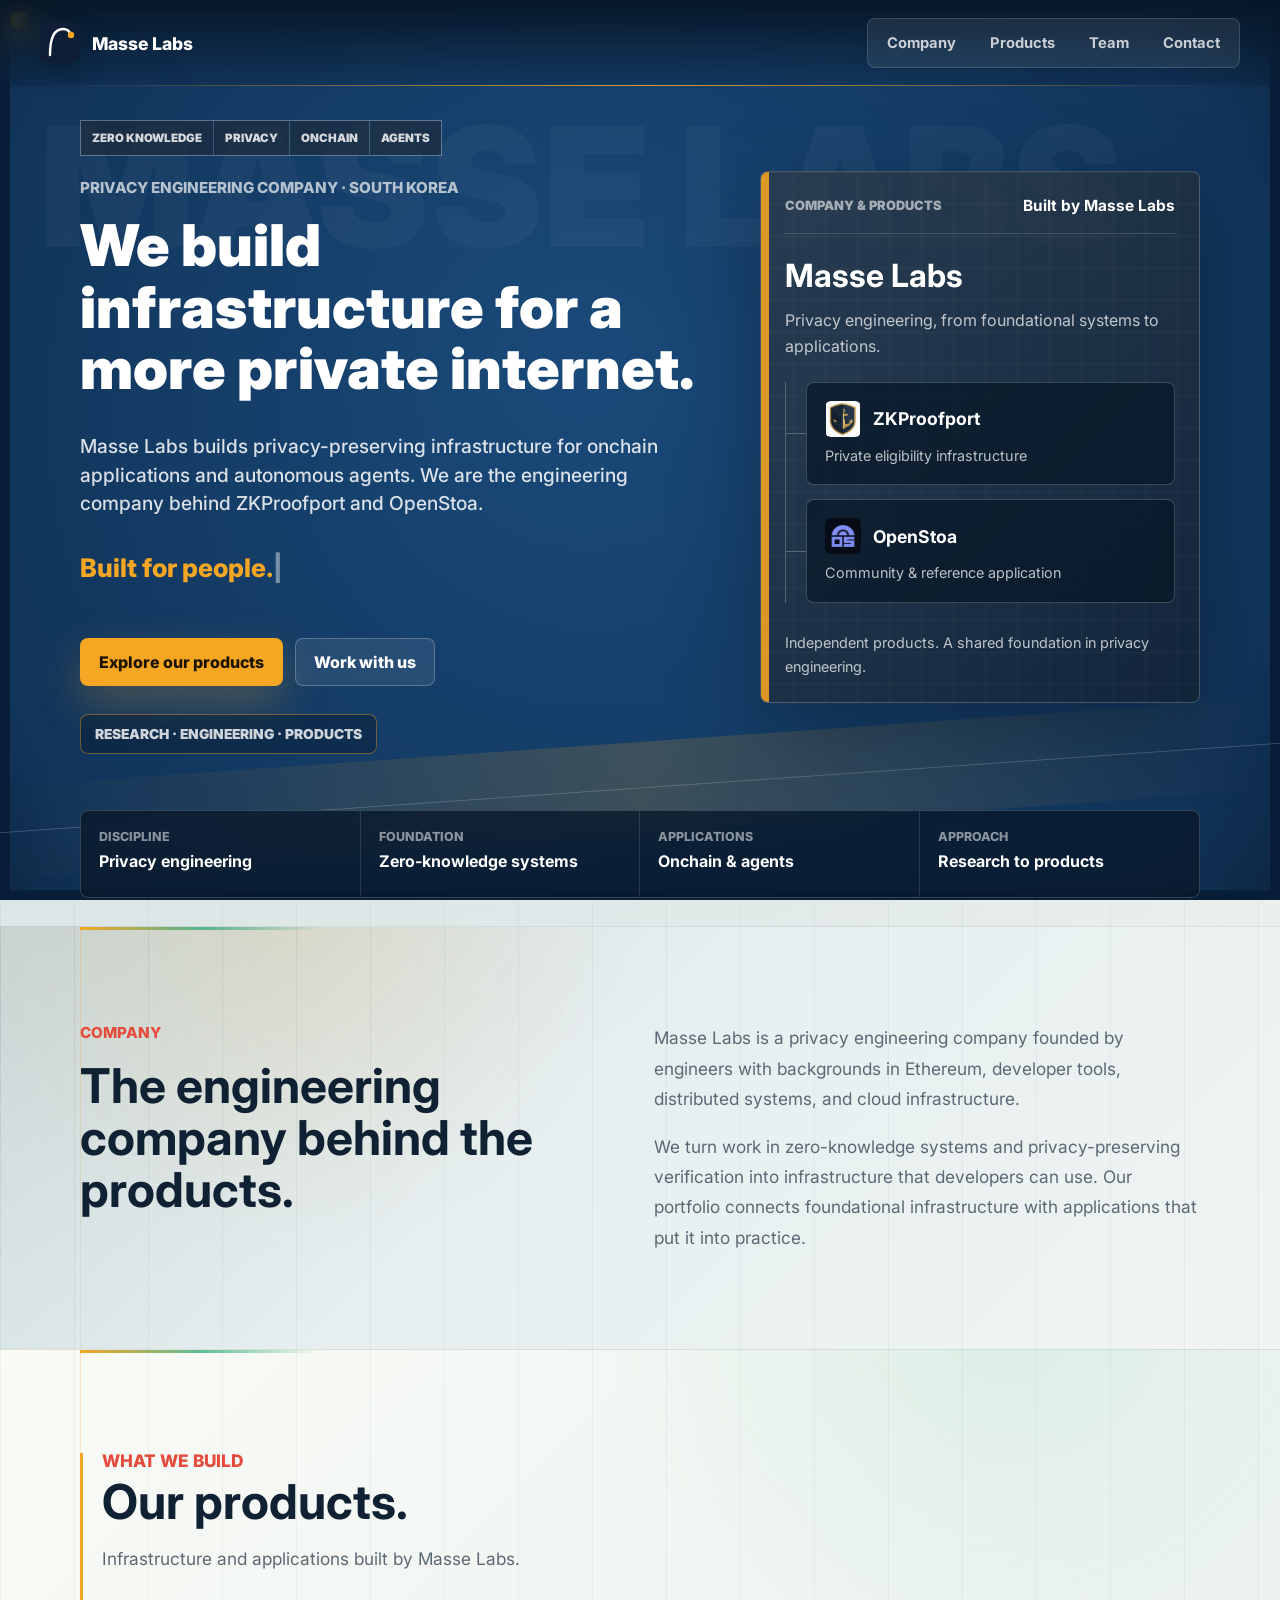
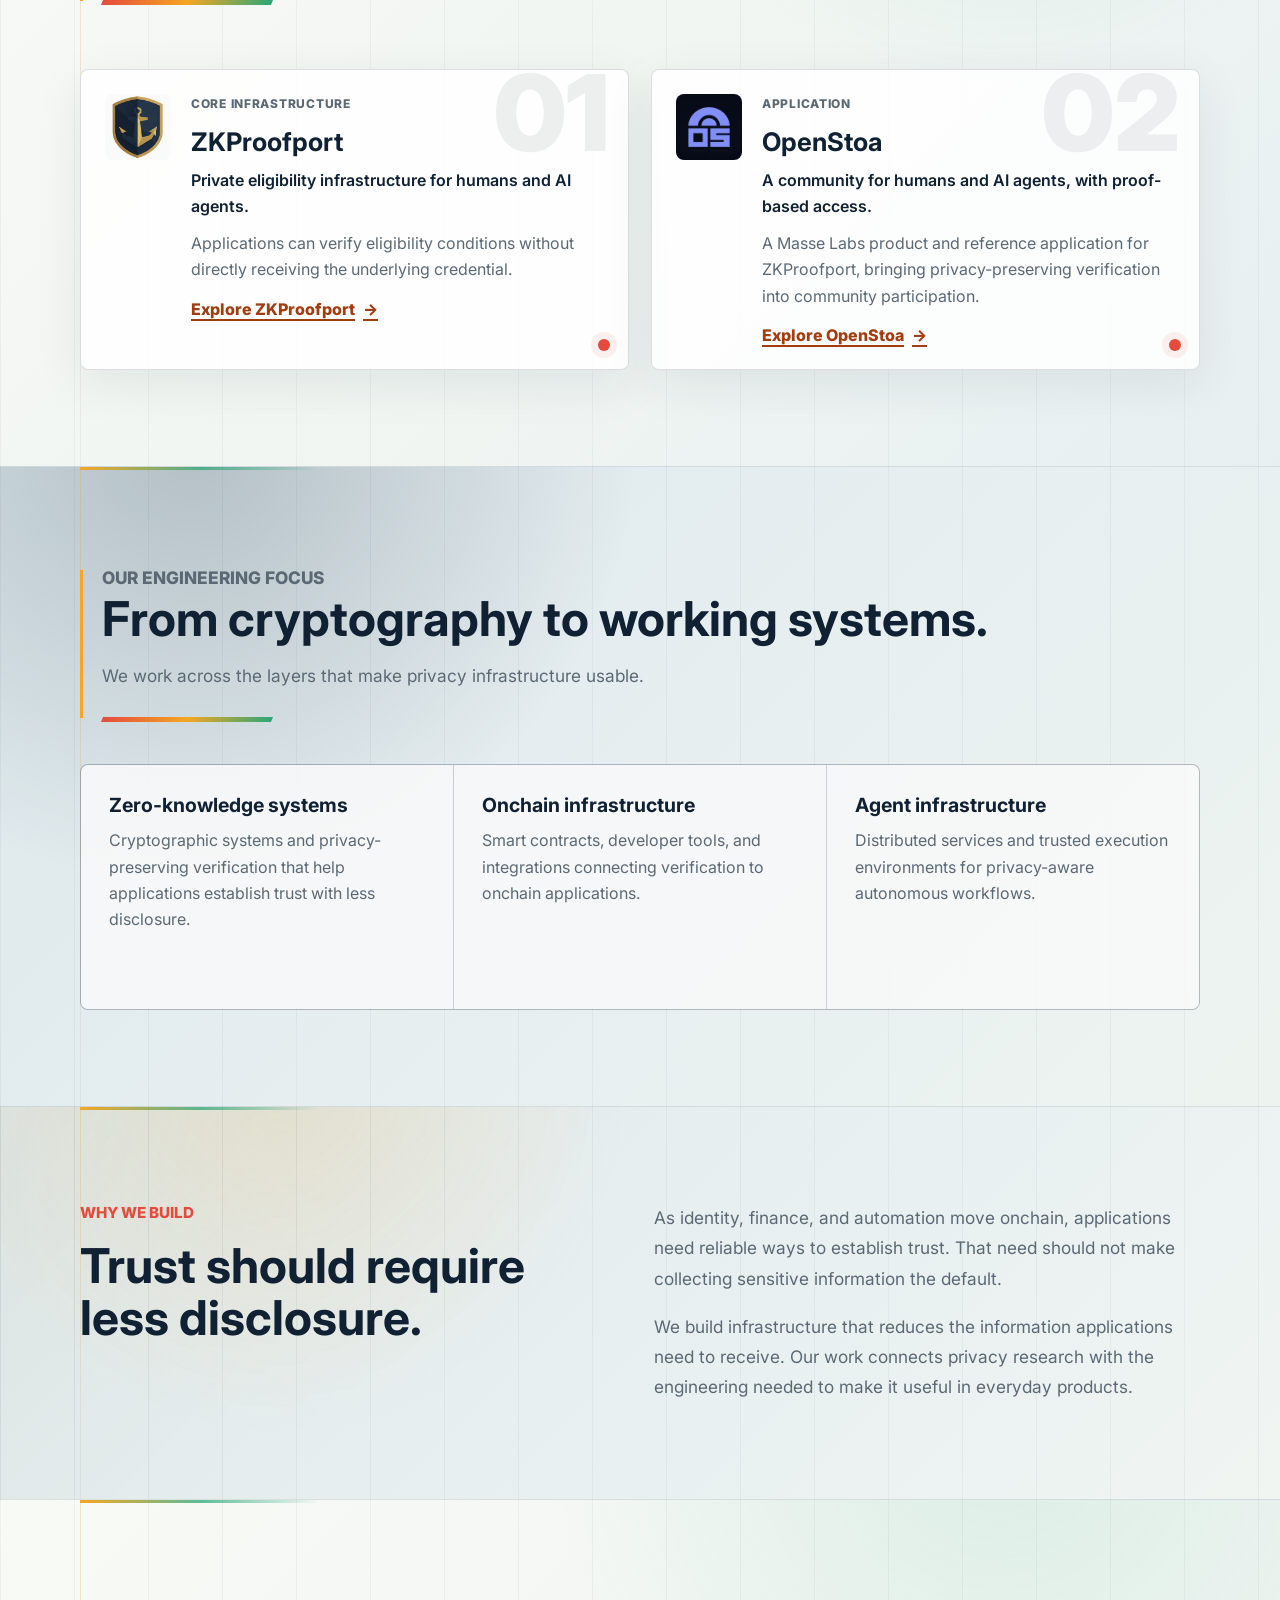
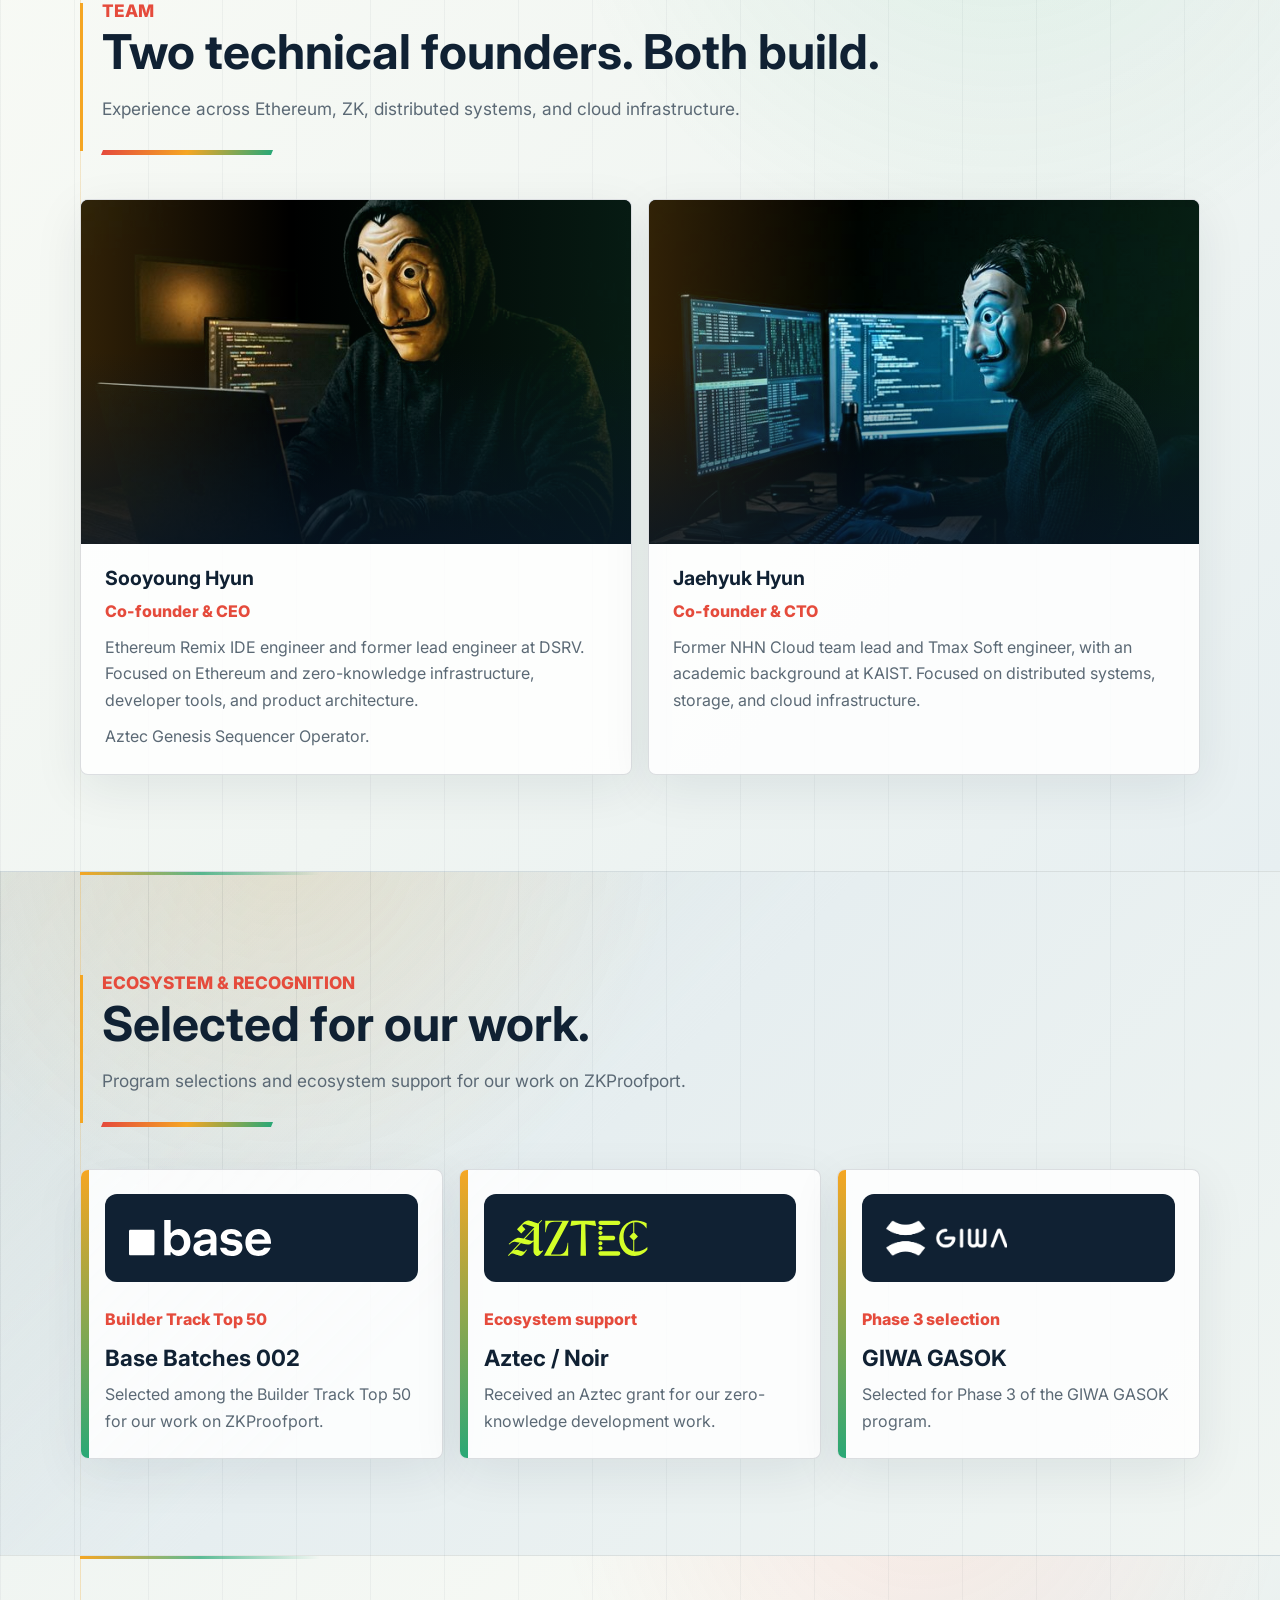
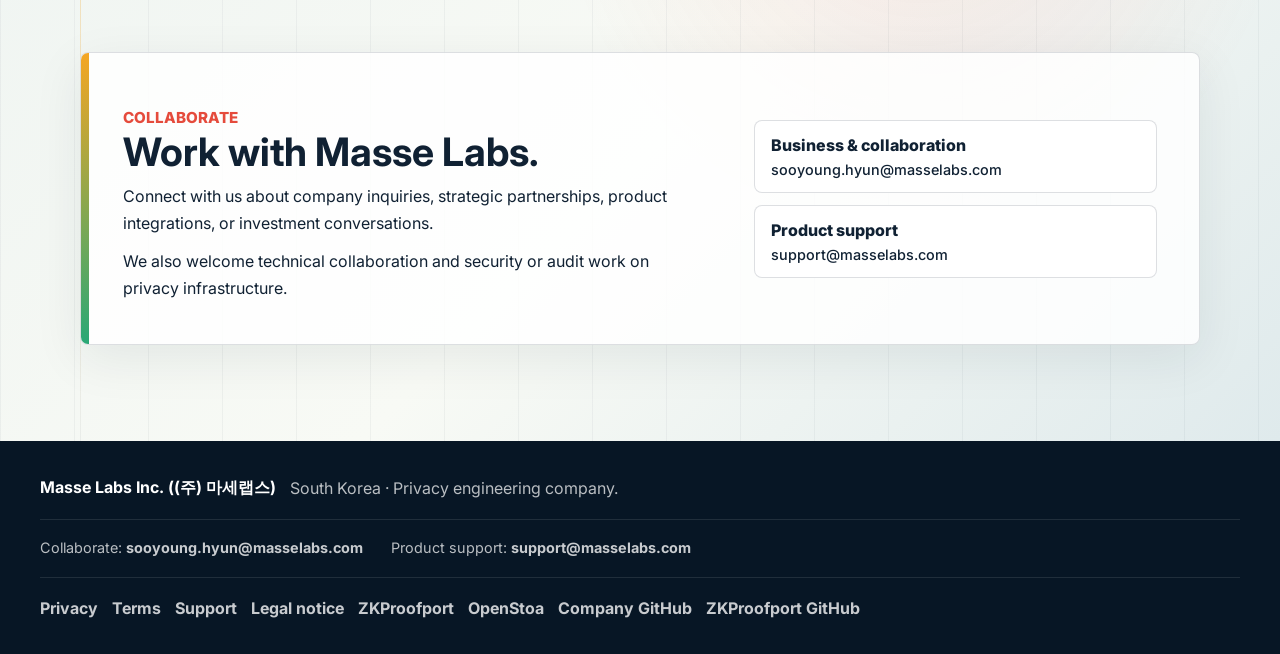
==== commit 881c331b: "Refine company positioning and add hero product logos" ====
--- a/index.html
+++ b/index.html
@@ -3,13 +3,13 @@
 <head>
   <meta charset="UTF-8" />
   <meta name="viewport" content="width=device-width, initial-scale=1.0" />
-  <title>Masse Labs — Composable privacy infrastructure</title>
-  <meta name="description" content="Masse Labs develops ZKProofport: composable privacy infrastructure for humans and AI, with mobile proving, developer SDKs, and agent tools." />
+  <title>Masse Labs — Privacy engineering</title>
+  <meta name="description" content="Masse Labs is the privacy engineering company behind ZKProofport and OpenStoa. We build privacy-preserving infrastructure for onchain applications and autonomous agents." />
   <link rel="canonical" href="https://masselabs.com/" />
   <meta property="og:type" content="website" />
   <meta property="og:site_name" content="Masse Labs" />
-  <meta property="og:title" content="Masse Labs — Composable privacy infrastructure" />
-  <meta property="og:description" content="Masse Labs develops ZKProofport: composable privacy infrastructure for humans and AI, with mobile proving, developer SDKs, and agent tools." />
+  <meta property="og:title" content="Masse Labs — Privacy engineering" />
+  <meta property="og:description" content="Masse Labs is the privacy engineering company behind ZKProofport and OpenStoa. We build privacy-preserving infrastructure for onchain applications and autonomous agents." />
   <meta property="og:url" content="https://masselabs.com/" />
   <meta property="og:image" content="https://masselabs.com/masselabs-logo.png" />
   <meta property="og:image:type" content="image/png" />
@@ -17,15 +17,15 @@
   <meta property="og:image:height" content="800" />
   <meta property="og:image:alt" content="Masse Labs logo" />
   <meta name="twitter:card" content="summary" />
-  <meta name="twitter:title" content="Masse Labs — Composable privacy infrastructure" />
-  <meta name="twitter:description" content="Masse Labs develops ZKProofport: composable privacy infrastructure for humans and AI, with mobile proving, developer SDKs, and agent tools." />
+  <meta name="twitter:title" content="Masse Labs — Privacy engineering" />
+  <meta name="twitter:description" content="Masse Labs is the privacy engineering company behind ZKProofport and OpenStoa. We build privacy-preserving infrastructure for onchain applications and autonomous agents." />
   <meta name="twitter:image" content="https://masselabs.com/masselabs-logo.png" />
   <meta name="twitter:image:alt" content="Masse Labs logo" />
   <link rel="icon" type="image/svg+xml" href="/favicon.svg" />
   <link rel="preconnect" href="https://fonts.googleapis.com" />
   <link rel="preconnect" href="https://fonts.gstatic.com" crossorigin />
   <link href="https://fonts.googleapis.com/css2?family=Inter:wght@400;500;600;700;800&display=swap" rel="stylesheet" />
-  <link rel="stylesheet" href="style.css?v=20260912-logos" />
+  <link rel="stylesheet" href="style.css?v=20260919-company" />
   <script type="application/ld+json">
 {
   "@context": "https://schema.org",
@@ -55,7 +55,7 @@
     "https://github.com/masselabs",
     "https://github.com/zkproofport"
   ],
-  "description": "Masse Labs develops ZKProofport, composable privacy infrastructure for humans and AI.",
+  "description": "Masse Labs is a privacy engineering company building infrastructure for onchain applications and autonomous agents. Its products include ZKProofport and OpenStoa.",
   "contactPoint": [
     {
       "@type": "ContactPoint",
@@ -82,8 +82,8 @@
     </a>
     <nav class="site-nav" aria-label="Primary navigation">
       <a href="index.html#company">Company</a>
-      <a href="index.html#products">Product</a>
-      <a href="index.html#applications">In use</a>
+      <a href="index.html#products">Products</a>
+      <a href="index.html#team">Team</a>
       <a href="index.html#contact">Contact</a>
     </nav>
   </header>
@@ -93,116 +93,102 @@
       <div class="hero-inner">
         <div class="hero-copy">
           <div class="lab-index" aria-hidden="true">
-            <span>ZK CIRCUITS</span><span>MOBILE</span><span>SDK</span><span>AGENT</span>
+            <span>ZERO KNOWLEDGE</span><span>PRIVACY</span><span>ONCHAIN</span><span>AGENTS</span>
           </div>
-          <p class="eyebrow">Masse Labs &middot; South Korea</p>
-          <h1 id="hero-title">Composable privacy infrastructure for humans &amp; AI.</h1>
-          <p class="hero-lede">We develop ZKProofport: tools for apps and AI agents to verify claims while sharing less personal data.</p>
+          <p class="eyebrow">Privacy engineering company &middot; South Korea</p>
+          <h1 id="hero-title">We build infrastructure for a more private internet.</h1>
+          <p class="hero-lede">Masse Labs builds privacy-preserving infrastructure for onchain applications and autonomous agents. We are the engineering company behind ZKProofport and OpenStoa.</p>
           <p class="hero-line" aria-hidden="true"><span id="typed">Built for people.</span><span class="cursor">|</span></p>
           <div class="hero-actions" aria-label="Key links">
-            <a class="button primary" href="https://zkproofport.com" target="_blank" rel="noopener noreferrer">Explore ZKProofport</a>
+            <a class="button primary" href="#products">Explore our products</a>
             <a class="button secondary" href="#contact">Work with us</a>
           </div>
-          <div class="hero-stamp">Circuits &middot; Mobile &middot; Developer tools</div>
-        </div>
-        <div class="architecture-panel" aria-label="ZKProofport verification flow">
-          <div class="panel-header"><span>Verification route</span><strong>Claims through proofs</strong></div>
-          <div class="proof-flow">
-            <div class="flow-step"><span>01</span><strong>Credential</strong><small>KYC &middot; Country &middot; Email domain</small></div>
-            <div class="flow-step"><span>02</span><strong>ZK proof</strong><small>On-device or server-side</small></div>
-            <div class="flow-step"><span>03</span><strong>Verifier</strong><small>EVM &middot; Application integration</small></div>
-          </div>
-          <div class="verifier-console" aria-hidden="true">
-            <div><span>example</span><strong>Coinbase KYC</strong></div>
-            <div><span>request</span><strong>claim + scope</strong></div>
-            <div><span>result</span><strong>verifiable proof</strong></div>
-          </div>
-          <div class="assurance-grid" aria-hidden="true"><span>Scoped proofs</span><span>Mobile proving</span><span>EVM verification</span><span>Agent SDK</span></div>
-        </div>
+          <div class="hero-stamp">Research &middot; Engineering &middot; Products</div>
+        </div>
+        <aside class="architecture-panel company-panel" aria-label="Masse Labs and its products">
+          <div class="panel-header"><span>Company &amp; products</span><strong>Built by Masse Labs</strong></div>
+          <div class="company-panel-intro"><h2>Masse Labs</h2><p>Privacy engineering, from foundational systems to applications.</p></div>
+          <ul class="portfolio-tree">
+            <li><a href="#zkproofport"><img src="zkproofport-logo.jpg" alt="" width="36" height="36" /><strong>ZKProofport</strong><span>Private eligibility infrastructure</span></a></li>
+            <li><a href="#applications"><img src="openstoa-logo.png" alt="" width="36" height="36" /><strong>OpenStoa</strong><span>Community &amp; reference application</span></a></li>
+          </ul>
+          <p class="company-panel-note">Independent products. A shared foundation in privacy engineering.</p>
+        </aside>
       </div>
       <div class="proof-strip" aria-label="Company focus">
-        <div><span class="strip-label">Built by</span><strong>Masse Labs</strong></div>
-        <div><span class="strip-label">Core product</span><strong>ZKProofport</strong></div>
-        <div><span class="strip-label">In use</span><strong>OpenStoa</strong></div>
-        <div><span class="strip-label">For</span><strong>Humans &amp; AI</strong></div>
+        <div><span class="strip-label">Discipline</span><strong>Privacy engineering</strong></div>
+        <div><span class="strip-label">Foundation</span><strong>Zero-knowledge systems</strong></div>
+        <div><span class="strip-label">Applications</span><strong>Onchain &amp; agents</strong></div>
+        <div><span class="strip-label">Approach</span><strong>Research to products</strong></div>
       </div>
     </section>
 
     <section class="section section-light intro-section" id="company" aria-labelledby="company-title">
       <div class="section-grid">
-        <div><p class="eyebrow dark">Company</p><h2 id="company-title">The company behind ZKProofport.</h2></div>
+        <div><p class="eyebrow dark">Company</p><h2 id="company-title">The engineering company behind the products.</h2></div>
         <div class="copy-stack">
-          <p>Masse Labs develops zero-knowledge circuits, mobile proving, SDKs, and verification tools. We bring these components together so teams can build applications around verifiable claims.</p>
-          <p>Our focus is practical integration: giving people and AI agents ways to prove what a service needs, while limiting the underlying credentials shared with that service.</p>
+          <p>Masse Labs is a privacy engineering company founded by engineers with backgrounds in Ethereum, developer tools, distributed systems, and cloud infrastructure.</p>
+          <p>We turn work in zero-knowledge systems and privacy-preserving verification into infrastructure that developers can use. Our portfolio connects foundational infrastructure with applications that put it into practice.</p>
         </div>
       </div>
     </section>
 
     <section class="section section-white" id="products" aria-labelledby="products-title">
       <div class="section-heading">
-        <p class="eyebrow dark">ZKProofport</p><h2 id="products-title">One product. Mobile, SDK, and agent tools.</h2>
-        <p>Building blocks for requesting proofs, generating them, and checking the claims they carry.</p>
-      </div>
-      <div class="product-grid product-grid-three">
-        <article class="product-card">
+        <p class="eyebrow dark">What we build</p><h2 id="products-title">Our products.</h2>
+        <p>Infrastructure and applications built by Masse Labs.</p>
+      </div>
+      <div class="product-grid portfolio-grid">
+        <article class="product-card" id="zkproofport">
           <img src="zkproofport-logo.jpg" alt="" class="product-logo" width="66" height="66" loading="lazy" />
-          <div><h3>Mobile</h3><p>Generate supported proofs on iOS and Android. Proof computation runs on the device, and the app returns proofs and public outputs to the requesting service.</p><a href="https://github.com/zkproofport/proofport-app#readme" target="_blank" rel="noopener noreferrer">Mobile app overview</a></div>
+          <div><p class="portfolio-label">Core infrastructure</p><h3>ZKProofport</h3><p class="product-positioning">Private eligibility infrastructure for humans and AI agents.</p><p>Applications can verify eligibility conditions without directly receiving the underlying credential.</p><a href="https://zkproofport.com" target="_blank" rel="noopener noreferrer">Explore ZKProofport <span aria-hidden="true">&rarr;</span></a></div>
         </article>
-        <article class="product-card">
-          <div class="product-glyph" aria-hidden="true">SDK</div>
-          <div><h3>Developer SDK</h3><p>Request proofs from the mobile app through QR codes or deep links, track requests, and integrate EVM verification into your application.</p><a href="https://github.com/zkproofport/proofport-app-sdk#readme" target="_blank" rel="noopener noreferrer">SDK integration guide</a></div>
+        <article class="product-card" id="applications">
+          <img src="openstoa-logo.png" alt="" class="product-logo" width="66" height="66" loading="lazy" />
+          <div><p class="portfolio-label">Application</p><h3>OpenStoa</h3><p class="product-positioning">A community for humans and AI agents, with proof-based access.</p><p>A Masse Labs product and reference application for ZKProofport, bringing privacy-preserving verification into community participation.</p><a href="https://openstoa.xyz" target="_blank" rel="noopener noreferrer">Explore OpenStoa <span aria-hidden="true">&rarr;</span></a></div>
         </article>
-        <article class="product-card">
-          <div class="product-glyph accent" aria-hidden="true">AI</div>
-          <div><h3>Agent</h3><p>Integrate server-side proof generation into AI workflows with APIs, a TypeScript SDK, and x402 payments.</p><a href="https://github.com/zkproofport/proofport-ai/tree/main/packages/sdk#readme" target="_blank" rel="noopener noreferrer">Agent SDK guide</a></div>
-        </article>
-      </div>
-      <div class="circuit-list" aria-label="Supported claim types">
-        <div><strong>Coinbase KYC</strong><span>Prove possession of a supported Coinbase KYC attestation.</span></div>
-        <div><strong>Country eligibility</strong><span>Prove that an attested country meets an inclusion or exclusion policy.</span></div>
-        <div><strong>Email domain</strong><span>Prove a verified email domain through supported Google or Microsoft credentials without sharing the full address.</span></div>
-      </div>
-      <div class="deployment-note" id="technology">
-        <h3>Different execution paths, different data handling.</h3>
-        <p>Mobile proving runs on-device. The hosted agent prover currently runs on standard servers, which process proof inputs. AWS Nitro Enclave support is implemented, but is not the current hosted deployment.</p>
-        <p>Verifying services receive proofs and public outputs. Privacy depends on the chosen proof path and the information those outputs reveal.</p>
-      </div>
-    </section>
-
-    <section class="section section-dark" id="applications" aria-labelledby="applications-title">
-      <div class="section-heading narrow"><p class="eyebrow">In use</p><h2 id="applications-title">From proofs to applications.</h2></div>
-      <div class="case-study">
-        <img src="openstoa-logo.png" alt="OpenStoa" class="product-logo" width="66" height="66" loading="lazy" />
-        <div><h3>OpenStoa</h3><p>Built by Masse Labs, OpenStoa brings proof-based access controls to a community for humans and AI agents, with discussions and end-to-end encrypted chat.</p>
-          <div class="inline-links"><a href="https://openstoa.xyz" target="_blank" rel="noopener noreferrer">Explore OpenStoa</a><a href="https://github.com/zkproofport/openstoa#readme" target="_blank" rel="noopener noreferrer">Read the integration guide</a></div>
-        </div>
-      </div>
-      <div class="development-note">
-        <h3>Exploratory integrations</h3>
-        <p>Our GIWA work is a testnet proof of concept using mock EAS attestations. Korean mobile ID integration requires a new application and integration process.</p>
+      </div>
+    </section>
+
+    <section class="section section-dark" id="technology" aria-labelledby="technology-title">
+      <div class="section-heading"><p class="eyebrow dark">Our engineering focus</p><h2 id="technology-title">From cryptography to working systems.</h2><p>We work across the layers that make privacy infrastructure usable.</p></div>
+      <div class="pathway engineering-focus">
+        <article><h3>Zero-knowledge systems</h3><p>Cryptographic systems and privacy-preserving verification that help applications establish trust with less disclosure.</p></article>
+        <article><h3>Onchain infrastructure</h3><p>Smart contracts, developer tools, and integrations connecting verification to onchain applications.</p></article>
+        <article><h3>Agent infrastructure</h3><p>Distributed services and trusted execution environments for privacy-aware autonomous workflows.</p></article>
+      </div>
+    </section>
+
+    <section class="section section-light" id="thesis" aria-labelledby="thesis-title">
+      <div class="section-grid">
+        <div><p class="eyebrow dark">Why we build</p><h2 id="thesis-title">Trust should require less disclosure.</h2></div>
+        <div class="copy-stack">
+          <p>As identity, finance, and automation move onchain, applications need reliable ways to establish trust. That need should not make collecting sensitive information the default.</p>
+          <p>We build infrastructure that reduces the information applications need to receive. Our work connects privacy research with the engineering needed to make it useful in everyday products.</p>
+        </div>
+      </div>
+    </section>
+
+    <section class="section section-white" id="team" aria-labelledby="team-title">
+      <div class="section-heading"><p class="eyebrow dark">Team</p><h2 id="team-title">Two technical founders. Both build.</h2><p>Experience across Ethereum, ZK, distributed systems, and cloud infrastructure.</p></div>
+      <div class="company-grid team-grid">
+        <article class="founder-card"><div class="founder-media"><img src="team-sy-hyun.jpg" alt="Sooyoung Hyun" loading="lazy" width="720" height="450" /></div><h3>Sooyoung Hyun</h3><p class="role">Co-founder &amp; CEO</p><p>Ethereum Remix IDE engineer and former lead engineer at DSRV. Focused on Ethereum and zero-knowledge infrastructure, developer tools, and product architecture.</p><p>Aztec Genesis Sequencer Operator.</p></article>
+        <article class="founder-card"><div class="founder-media"><img src="team-jh-hyun.jpg" alt="Jaehyuk Hyun" loading="lazy" width="720" height="450" /></div><h3>Jaehyuk Hyun</h3><p class="role">Co-founder &amp; CTO</p><p>Former NHN Cloud team lead and Tmax Soft engineer, with an academic background at KAIST. Focused on distributed systems, storage, and cloud infrastructure.</p></article>
       </div>
     </section>
 
     <section class="section section-light" id="recognition" aria-labelledby="recognition-title">
-      <div class="section-heading"><p class="eyebrow dark">Recognition</p><h2 id="recognition-title">Selected for our work.</h2><p>Program selections and grant support for the work behind ZKProofport.</p></div>
+      <div class="section-heading"><p class="eyebrow dark">Ecosystem &amp; recognition</p><h2 id="recognition-title">Selected for our work.</h2><p>Program selections and ecosystem support for our work on ZKProofport.</p></div>
       <div class="recognition-grid">
-        <article class="founder-card signal-card"><div class="recognition-brand"><img src="assets/recognition/base.svg" alt="Base" width="1280" height="324" loading="lazy" decoding="async" /></div><p class="role">Global Top 50</p><h3>Base Batches 002</h3><p>Selected among the global Top 50 for bringing Coinbase KYC attestations into zero-knowledge proofs.</p></article>
-        <article class="founder-card signal-card"><div class="recognition-brand"><img src="assets/recognition/aztec.svg" alt="Aztec" width="156" height="40" loading="lazy" decoding="async" /></div><p class="role">Grant recipient</p><h3>Aztec</h3><p>Received an Aztec grant for our zero-knowledge development work.</p></article>
+        <article class="founder-card signal-card"><div class="recognition-brand"><img src="assets/recognition/base.svg" alt="Base" width="1280" height="324" loading="lazy" decoding="async" /></div><p class="role">Builder Track Top 50</p><h3>Base Batches 002</h3><p>Selected among the Builder Track Top 50 for our work on ZKProofport.</p></article>
+        <article class="founder-card signal-card"><div class="recognition-brand"><img src="assets/recognition/aztec.svg" alt="Aztec" width="156" height="40" loading="lazy" decoding="async" /></div><p class="role">Ecosystem support</p><h3>Aztec / Noir</h3><p>Received an Aztec grant for our zero-knowledge development work.</p></article>
         <article class="founder-card signal-card"><div class="recognition-brand"><img src="assets/recognition/giwa.webp" alt="GIWA" width="308" height="90" loading="lazy" decoding="async" /></div><p class="role">Phase 3 selection</p><h3>GIWA GASOK</h3><p>Selected for Phase 3 of the GIWA GASOK program.</p></article>
-      </div>
-    </section>
-
-    <section class="section section-white" id="team" aria-labelledby="team-title">
-      <div class="section-heading"><p class="eyebrow dark">Team</p><h2 id="team-title">Experience across ZK, mobile, and cloud.</h2></div>
-      <div class="company-grid team-grid">
-        <article class="founder-card"><div class="founder-media"><img src="team-sy-hyun.jpg" alt="Sooyoung Hyun" loading="lazy" width="720" height="450" /></div><h3>Sooyoung Hyun</h3><p class="role">Co-founder &amp; CEO</p><p>Ethereum Remix IDE contributor and former DSRV lead engineer. Focused on developer tools, EVM systems, and product architecture.</p></article>
-        <article class="founder-card"><div class="founder-media"><img src="team-jh-hyun.jpg" alt="Jaehyuk Hyun" loading="lazy" width="720" height="450" /></div><h3>Jaehyuk Hyun</h3><p class="role">Co-founder &amp; CTO</p><p>Former NHN Cloud team lead and Tmax Soft engineer. Focused on distributed systems, cloud infrastructure, and cryptographic services.</p></article>
       </div>
     </section>
 
     <section class="section section-contact" id="contact" aria-labelledby="contact-title">
       <div class="contact-panel">
-        <div><p class="eyebrow dark">Collaborate</p><h2 id="contact-title">Build with Masse Labs.</h2><p>Talk to us about product integrations, proof-based applications, and research collaborations.</p></div>
+        <div><p class="eyebrow dark">Collaborate</p><h2 id="contact-title">Work with Masse Labs.</h2><p>Connect with us about company inquiries, strategic partnerships, product integrations, or investment conversations.</p><p>We also welcome technical collaboration and security or audit work on privacy infrastructure.</p></div>
         <div class="contact-links">
           <a href="mailto:sooyoung.hyun@masselabs.com"><span>Business &amp; collaboration <small>sooyoung.hyun@<wbr />masselabs.com</small></span></a>
           <a href="mailto:support@masselabs.com"><span>Product support <small>support@masselabs.com</small></span></a>
@@ -214,7 +200,7 @@
   <footer class="site-footer">
     <div class="footer-company">
       <strong>Masse Labs Inc. ((주) 마세랩스)</strong>
-      <span>South Korea &middot; The company behind ZKProofport.</span>
+      <span>South Korea &middot; Privacy engineering company.</span>
     </div>
     <div class="footer-legal">
       <p>Collaborate: <a href="mailto:sooyoung.hyun@masselabs.com">sooyoung.hyun@<wbr />masselabs.com</a></p>
@@ -225,6 +211,8 @@
       <a href="terms.html">Terms</a>
       <a href="support.html">Support</a>
       <a href="terms.html#company-details">Legal notice</a>
+      <a href="https://zkproofport.com" target="_blank" rel="noopener noreferrer">ZKProofport</a>
+      <a href="https://openstoa.xyz" target="_blank" rel="noopener noreferrer">OpenStoa</a>
       <a href="https://github.com/masselabs" target="_blank" rel="noopener noreferrer">Company GitHub</a>
       <a href="https://github.com/zkproofport" target="_blank" rel="noopener noreferrer">ZKProofport GitHub</a>
     </nav>
--- a/style.css
+++ b/style.css
@@ -160,7 +160,7 @@
 }
 
 .hero::before {
-  content: "VERIFICATION";
+  content: "MASSE LABS";
   position: absolute;
   left: max(22px, calc((100vw - 1120px) / 2 - 40px));
   top: 112px;
@@ -1474,6 +1474,53 @@
 }
 
 /* Company and product structure, using the existing visual language. */
+.company-panel { min-height: 0; }
+.company-panel::after { display: none; }
+.company-panel-intro h2 { margin: 4px 0 12px; font-size: 2rem; }
+.company-panel-intro p, .company-panel-note {
+  margin: 0;
+  color: rgba(255, 255, 255, 0.72);
+  line-height: 1.65;
+}
+.portfolio-tree {
+  display: grid;
+  gap: 14px;
+  list-style: none;
+  margin: 4px 0;
+  padding: 0 0 0 20px;
+  border-left: 1px solid rgba(255, 255, 255, 0.24);
+}
+.portfolio-tree li { position: relative; }
+.portfolio-tree li::before {
+  content: "";
+  position: absolute;
+  left: -20px;
+  top: 50%;
+  width: 20px;
+  border-top: 1px solid rgba(255, 255, 255, 0.24);
+}
+.portfolio-tree a {
+  display: grid;
+  grid-template-columns: 36px minmax(0, 1fr);
+  column-gap: 12px;
+  row-gap: 8px;
+  align-items: center;
+  padding: 18px;
+  border: 1px solid rgba(255, 255, 255, 0.20);
+  border-radius: 8px;
+  background: rgba(7, 22, 38, 0.68);
+  text-decoration: none;
+}
+.portfolio-tree a:hover { border-color: var(--gold); }
+.portfolio-tree img { display: block; width: 36px; height: 36px; border-radius: 6px; object-fit: contain; }
+.portfolio-tree strong { display: block; font-size: 1.1rem; }
+.portfolio-tree span { grid-column: 1 / -1; display: block; color: rgba(255, 255, 255, 0.72); font-size: 0.9rem; line-height: 1.5; }
+.company-panel-note { padding-top: 6px; font-size: 0.9rem; }
+.portfolio-grid .portfolio-label { margin: 0 0 12px; color: var(--muted); font-size: 0.75rem; font-weight: 800; text-transform: uppercase; letter-spacing: 0.06em; }
+.portfolio-grid h3 { font-size: 1.6rem; }
+.portfolio-grid .product-positioning { color: var(--ink); font-weight: 600; }
+.portfolio-grid a { gap: 8px; }
+.engineering-focus::before { display: none; }
 [id] { scroll-margin-top: 100px; }
 .skip-link {
   position: fixed;
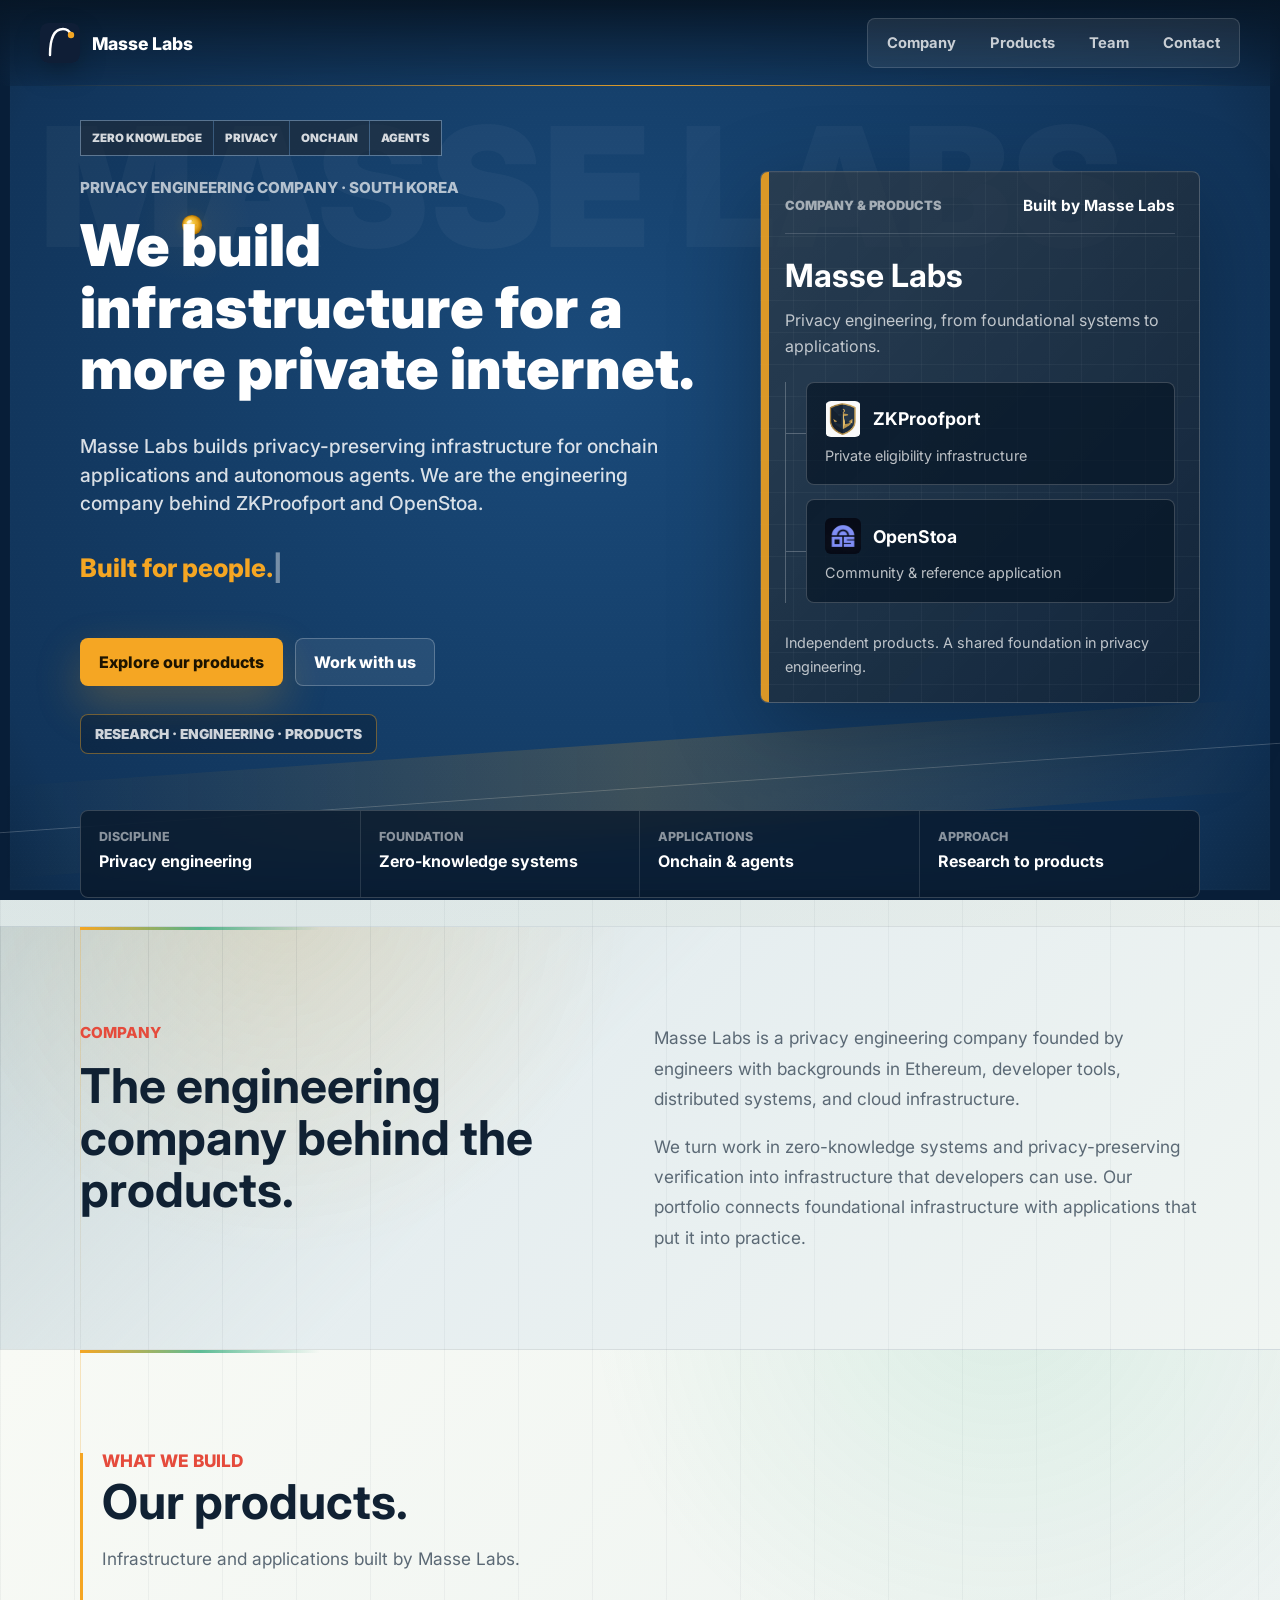
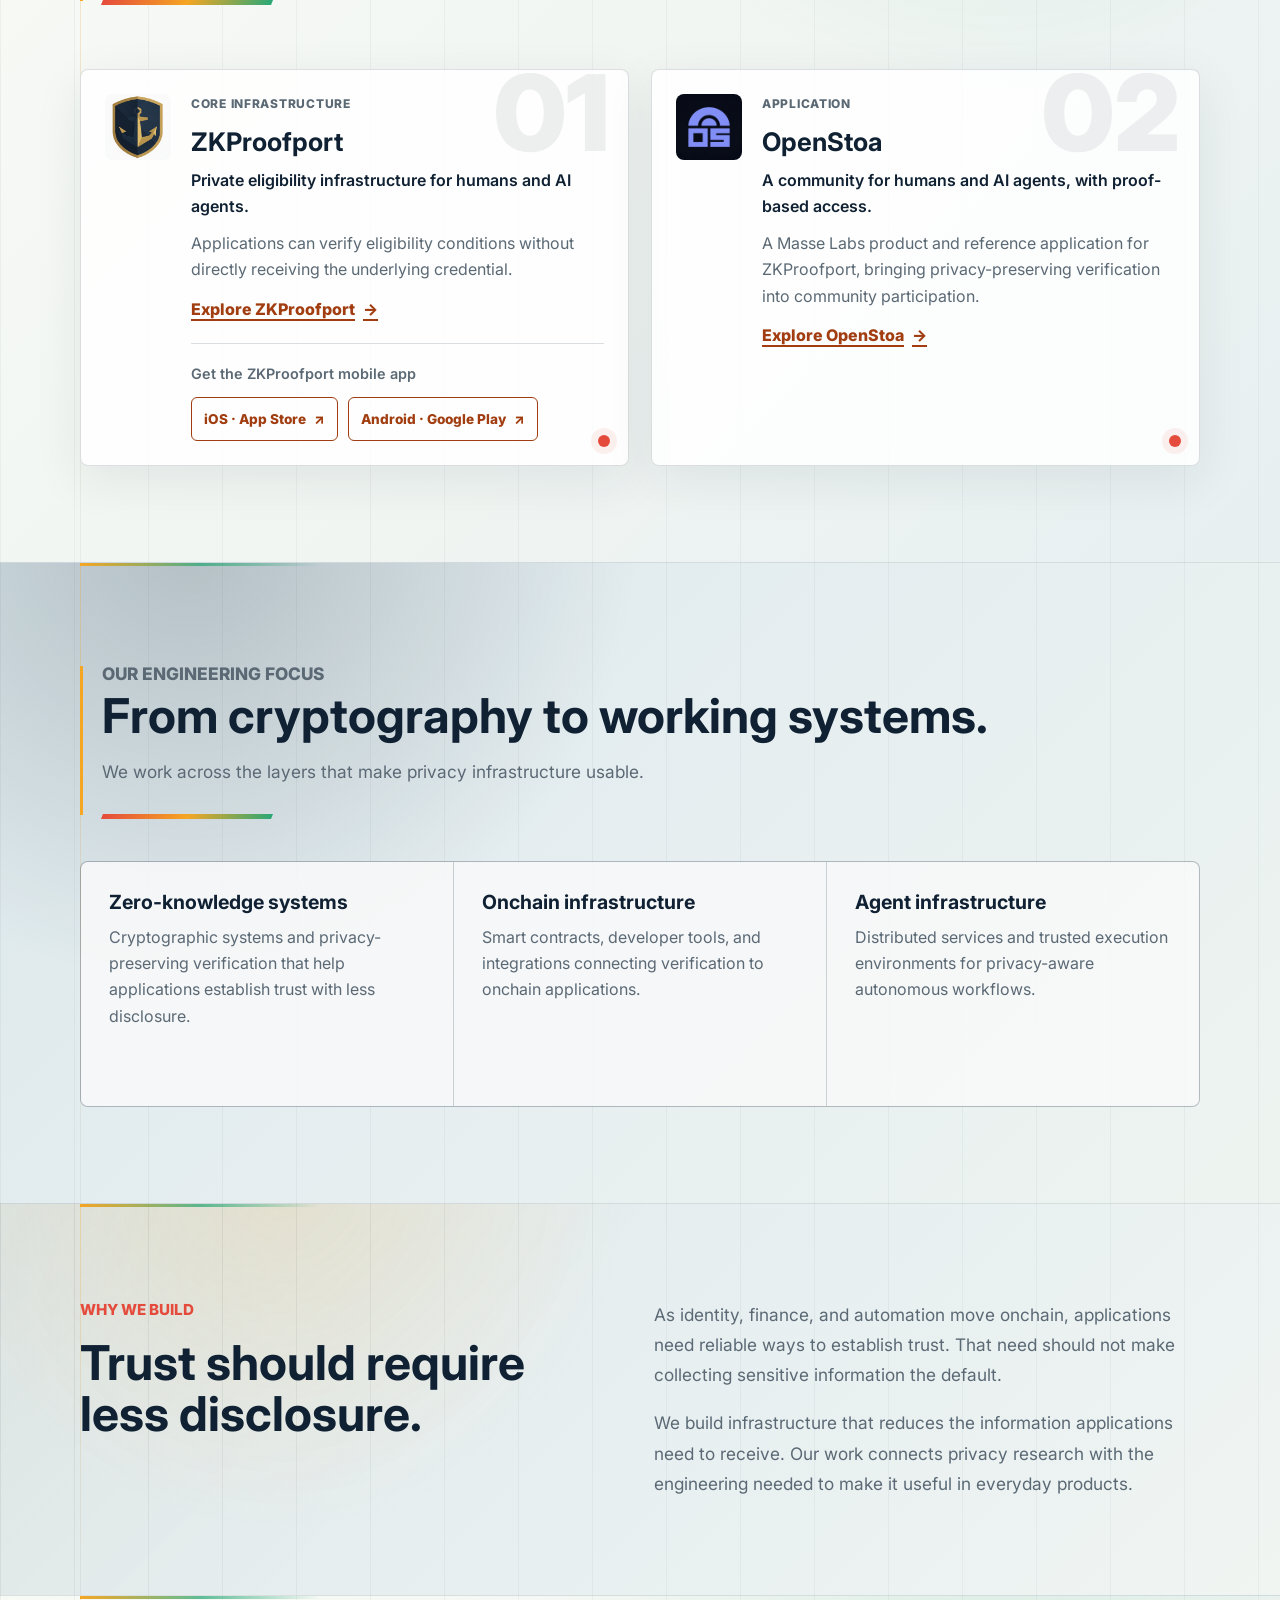
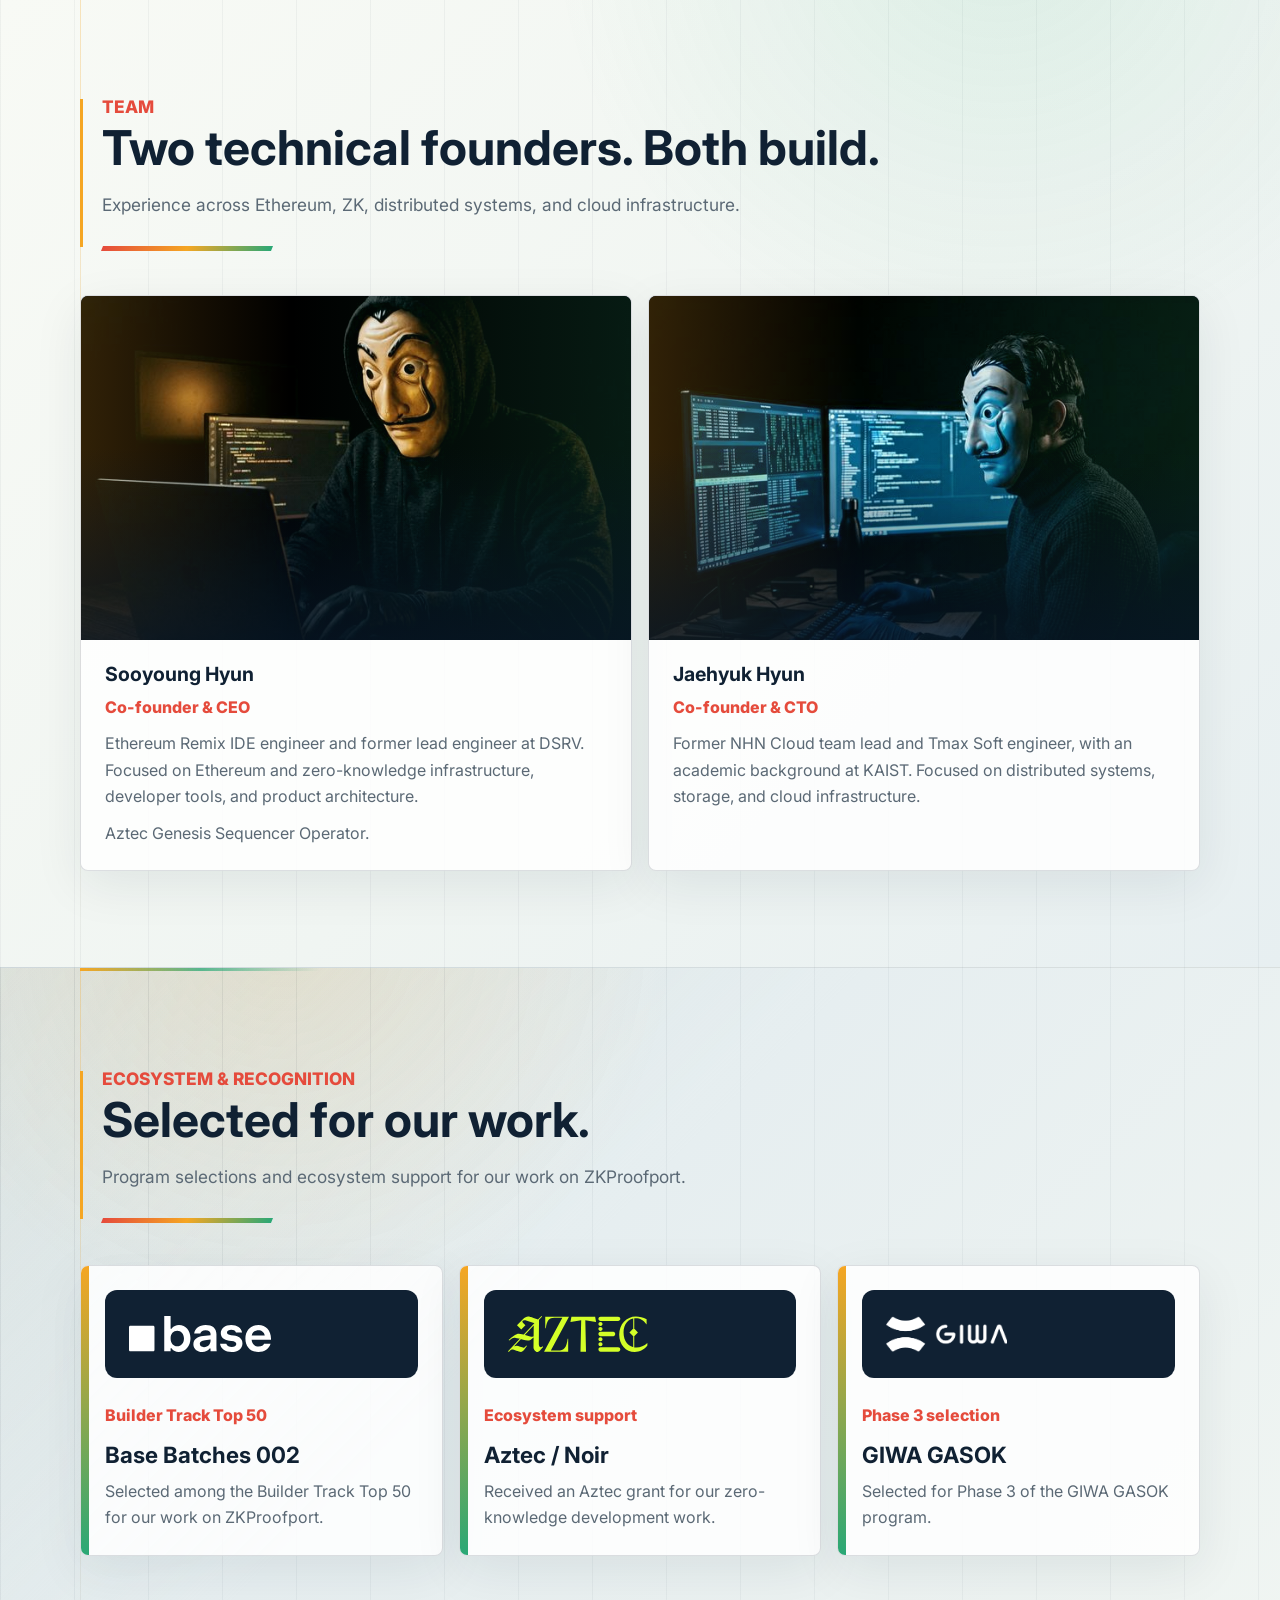
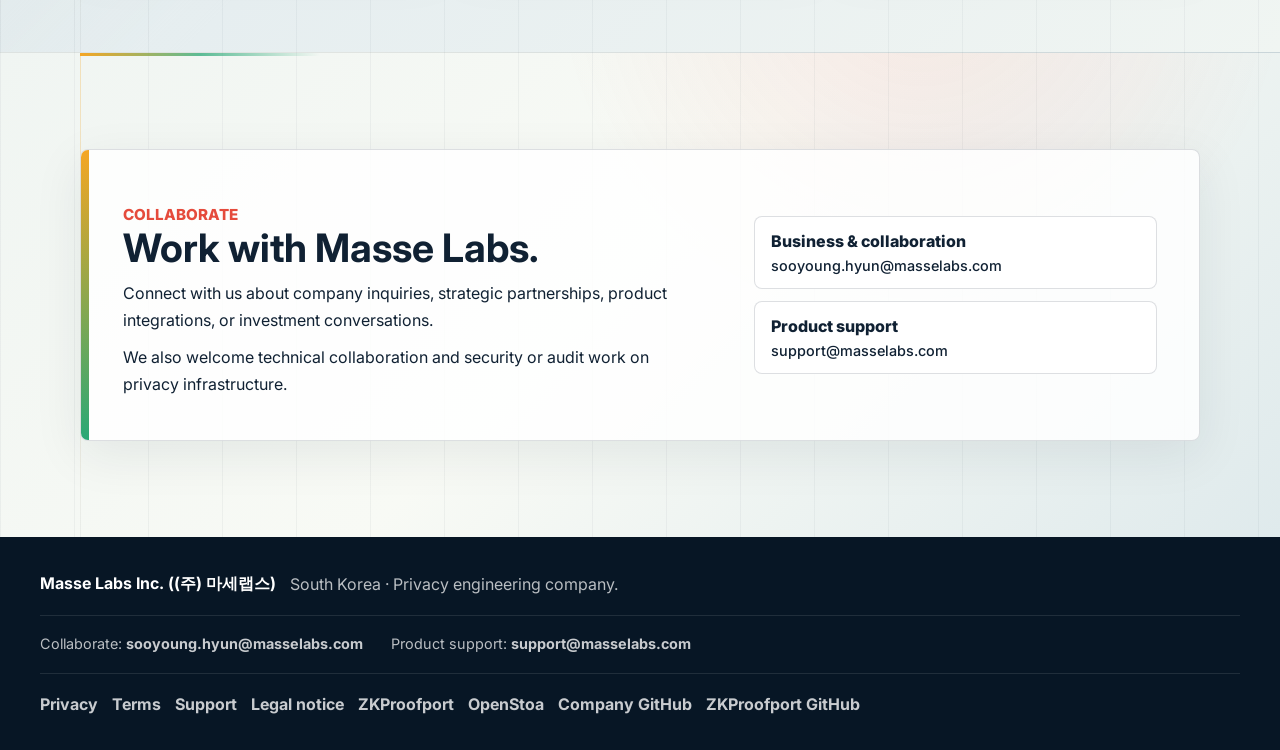
==== commit 3f5416d0: "Add ZKProofport app store links to product card" ====
--- a/index.html
+++ b/index.html
@@ -141,7 +141,15 @@
       <div class="product-grid portfolio-grid">
         <article class="product-card" id="zkproofport">
           <img src="zkproofport-logo.jpg" alt="" class="product-logo" width="66" height="66" loading="lazy" />
-          <div><p class="portfolio-label">Core infrastructure</p><h3>ZKProofport</h3><p class="product-positioning">Private eligibility infrastructure for humans and AI agents.</p><p>Applications can verify eligibility conditions without directly receiving the underlying credential.</p><a href="https://zkproofport.com" target="_blank" rel="noopener noreferrer">Explore ZKProofport <span aria-hidden="true">&rarr;</span></a></div>
+          <div><p class="portfolio-label">Core infrastructure</p><h3>ZKProofport</h3><p class="product-positioning">Private eligibility infrastructure for humans and AI agents.</p><p>Applications can verify eligibility conditions without directly receiving the underlying credential.</p><a href="https://zkproofport.com" target="_blank" rel="noopener noreferrer">Explore ZKProofport <span aria-hidden="true">&rarr;</span></a>
+            <div class="product-downloads" id="zkproofport-downloads">
+              <p>Get the ZKProofport mobile app</p>
+              <div class="store-links">
+                <a href="https://apps.apple.com/kr/app/zkproofport/id6803903114" target="_blank" rel="noopener noreferrer" aria-label="Download ZKProofport for iOS on the App Store">iOS · App Store <span aria-hidden="true">↗</span></a>
+                <a href="https://play.google.com/store/apps/details?id=com.masselabs.zkproofport&amp;hl=ko" target="_blank" rel="noopener noreferrer" aria-label="Download ZKProofport for Android on Google Play">Android · Google Play <span aria-hidden="true">↗</span></a>
+              </div>
+            </div>
+          </div>
         </article>
         <article class="product-card" id="applications">
           <img src="openstoa-logo.png" alt="" class="product-logo" width="66" height="66" loading="lazy" />
--- a/style.css
+++ b/style.css
@@ -1620,3 +1620,11 @@
   .site-nav { gap: 2px; }
   .site-nav a { padding-inline: 5px; }
 }
+
+/* App installation belongs with the ZKProofport product, not the company hero. */
+.product-downloads { margin-top: 24px; padding-top: 18px; border-top: 1px solid var(--line); }
+.product-card .product-downloads > p { margin: 0; font-size: .9rem; font-weight: 600; }
+.store-links { display: flex; flex-wrap: wrap; gap: 10px; margin-top: 12px; }
+.product-card .store-links a { display: inline-flex; align-items: center; justify-content: center; gap: 8px; min-height: 44px; margin: 0; padding: 9px 12px; border: 1px solid currentColor; border-radius: 6px; font-size: .85rem; text-decoration: none; }
+.product-card .store-links a:hover { background: rgba(161, 61, 16, .06); }
+.product-card .store-links a:focus-visible { outline: 2px solid currentColor; outline-offset: 4px; }
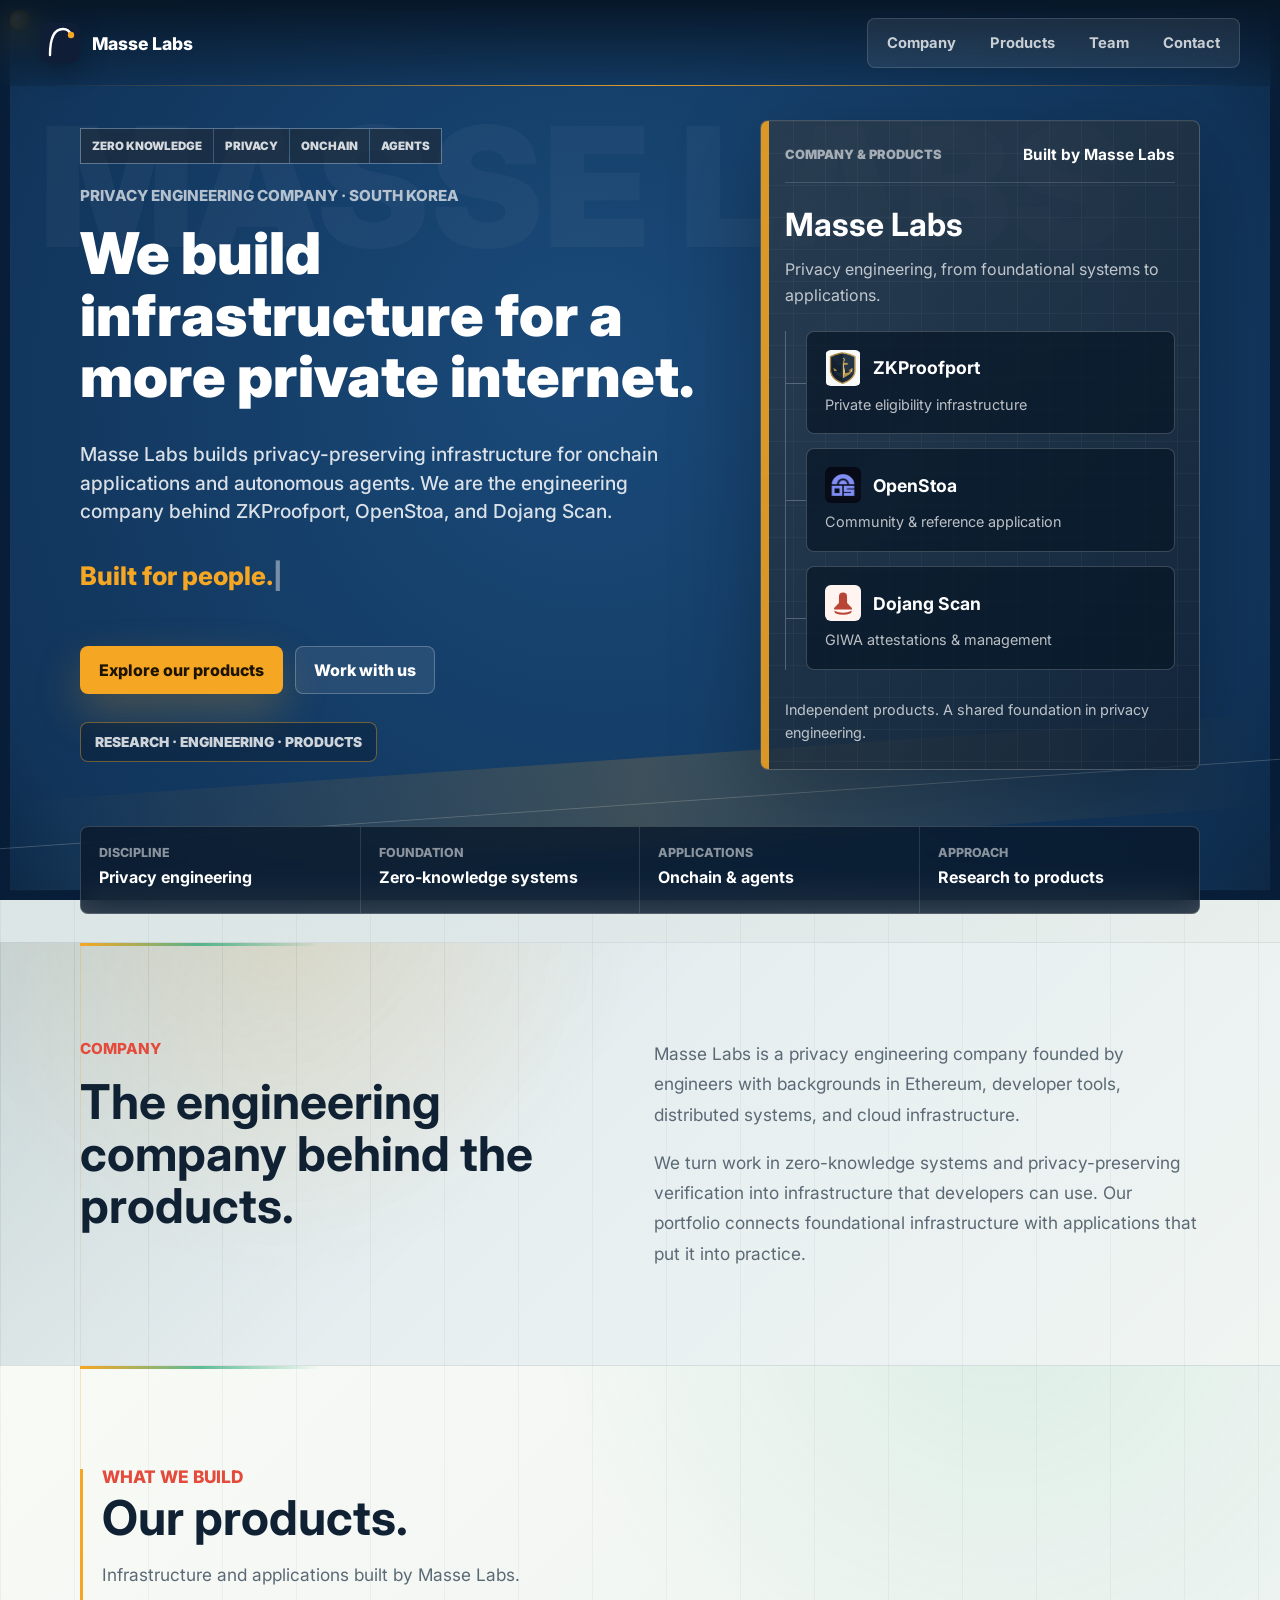
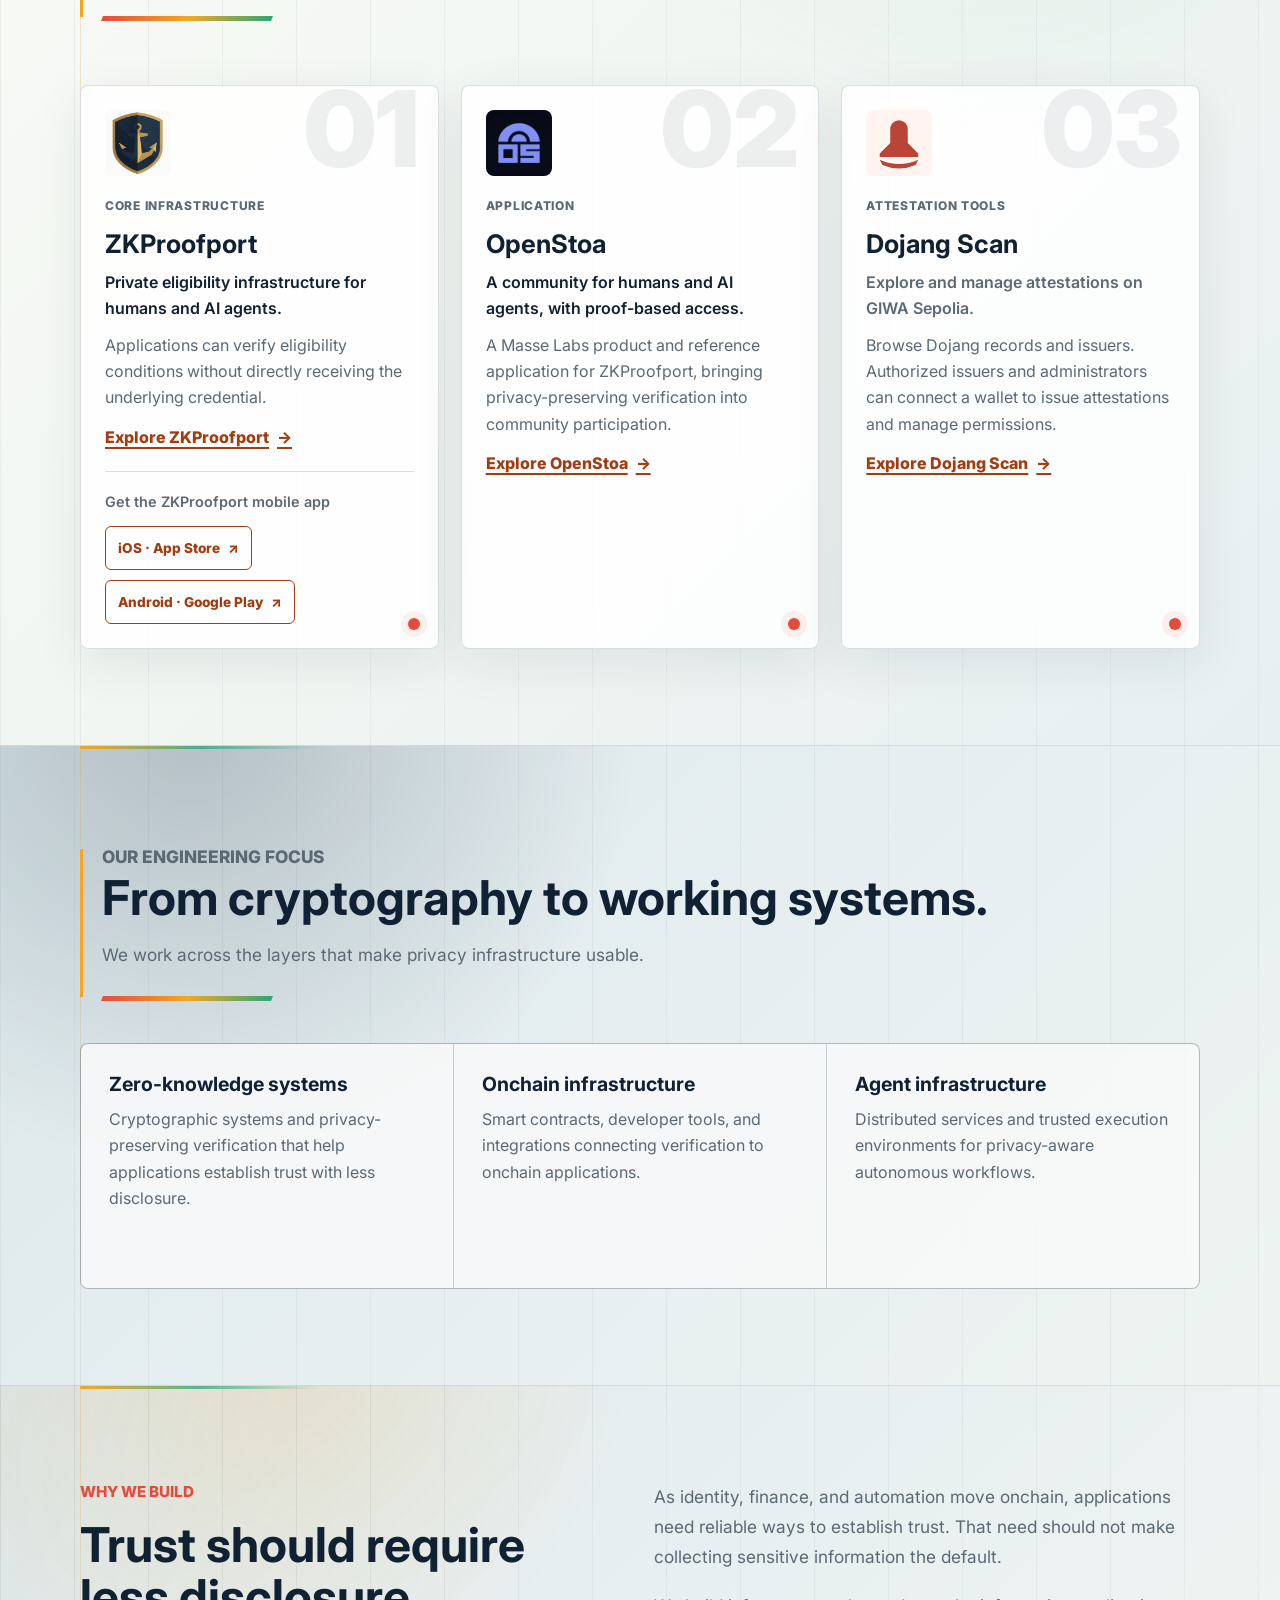
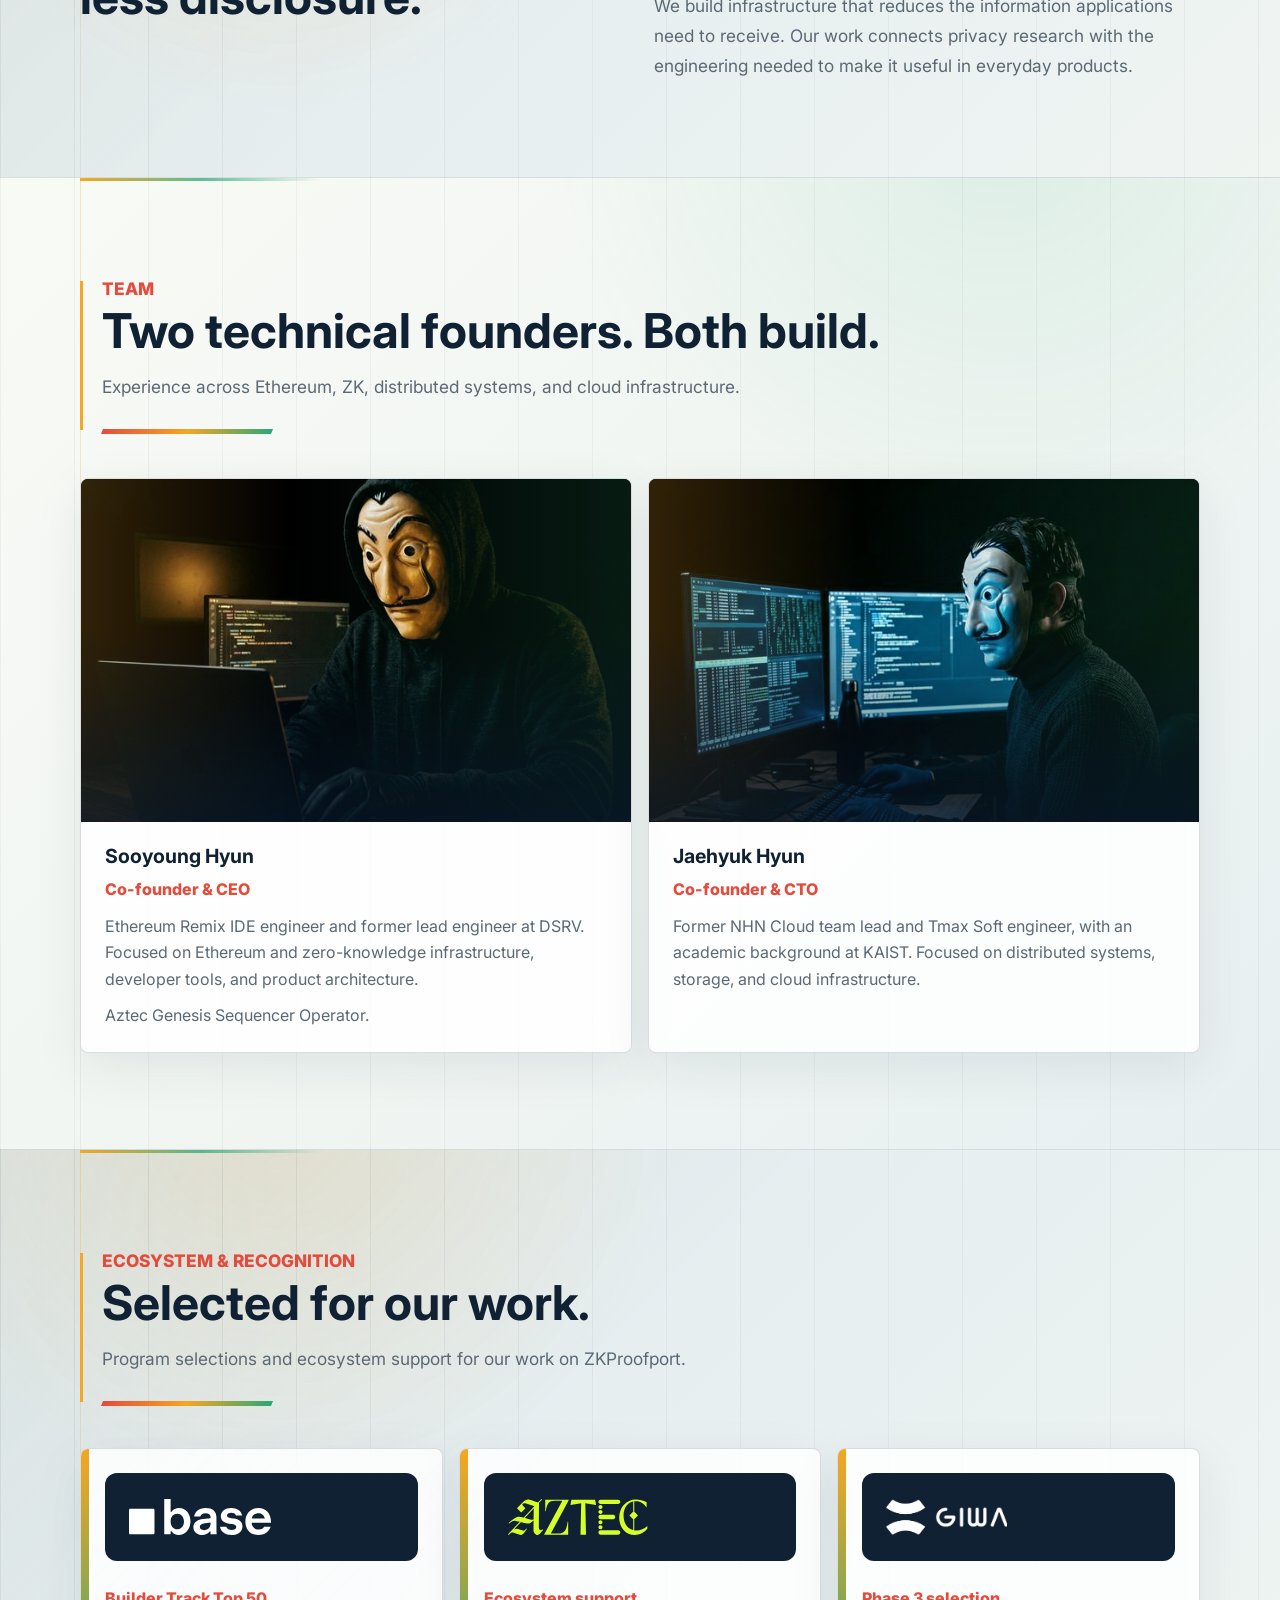
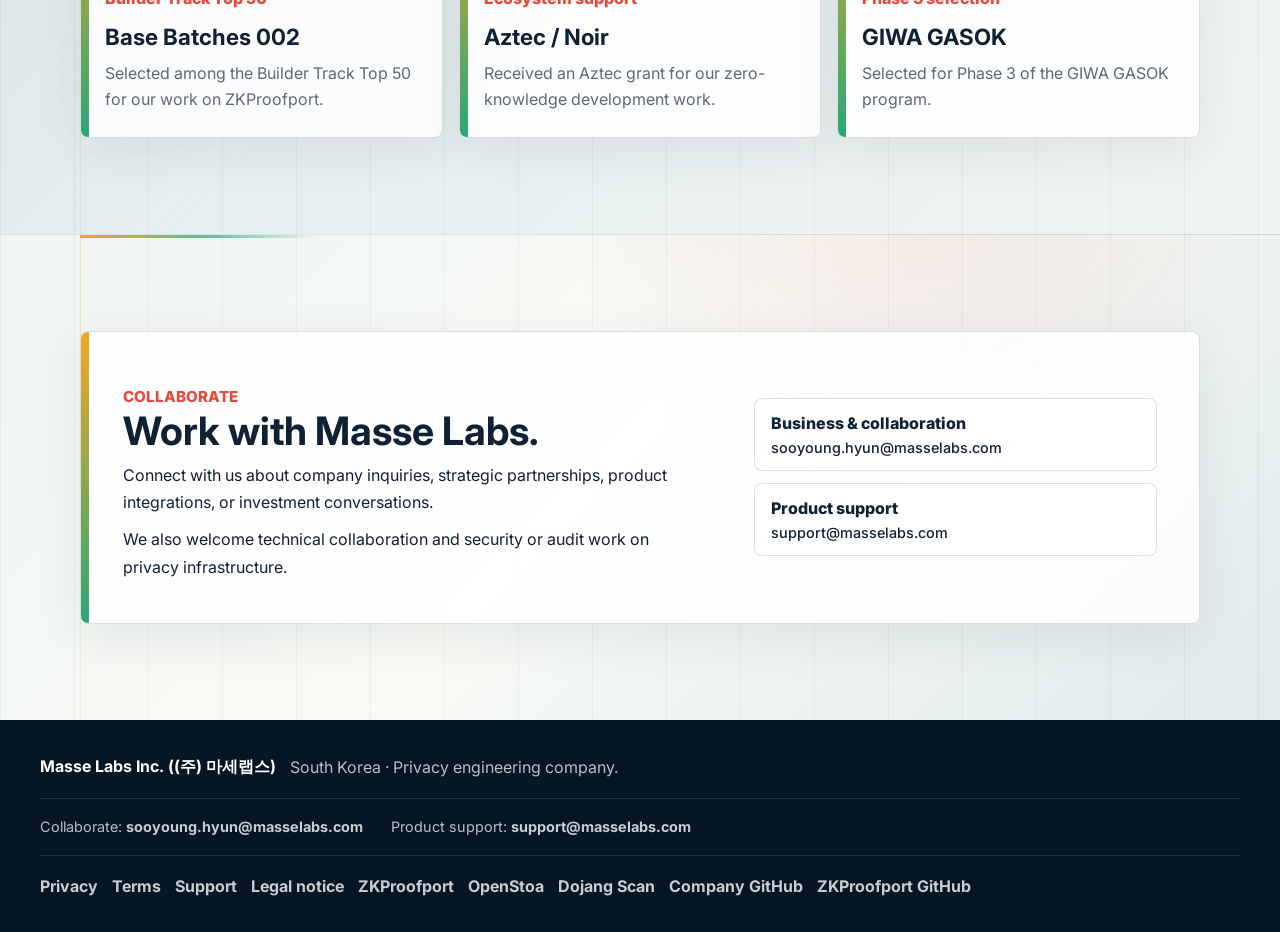
==== commit ff3425dc: "Add Dojang Scan to Masse Labs product portfolio" ====
--- a/index.html
+++ b/index.html
@@ -4,12 +4,12 @@
   <meta charset="UTF-8" />
   <meta name="viewport" content="width=device-width, initial-scale=1.0" />
   <title>Masse Labs — Privacy engineering</title>
-  <meta name="description" content="Masse Labs is the privacy engineering company behind ZKProofport and OpenStoa. We build privacy-preserving infrastructure for onchain applications and autonomous agents." />
+  <meta name="description" content="Masse Labs is the privacy engineering company behind ZKProofport, OpenStoa, and Dojang Scan. We build privacy-preserving infrastructure for onchain applications and autonomous agents." />
   <link rel="canonical" href="https://masselabs.com/" />
   <meta property="og:type" content="website" />
   <meta property="og:site_name" content="Masse Labs" />
   <meta property="og:title" content="Masse Labs — Privacy engineering" />
-  <meta property="og:description" content="Masse Labs is the privacy engineering company behind ZKProofport and OpenStoa. We build privacy-preserving infrastructure for onchain applications and autonomous agents." />
+  <meta property="og:description" content="Masse Labs is the privacy engineering company behind ZKProofport, OpenStoa, and Dojang Scan. We build privacy-preserving infrastructure for onchain applications and autonomous agents." />
   <meta property="og:url" content="https://masselabs.com/" />
   <meta property="og:image" content="https://masselabs.com/masselabs-logo.png" />
   <meta property="og:image:type" content="image/png" />
@@ -18,14 +18,14 @@
   <meta property="og:image:alt" content="Masse Labs logo" />
   <meta name="twitter:card" content="summary" />
   <meta name="twitter:title" content="Masse Labs — Privacy engineering" />
-  <meta name="twitter:description" content="Masse Labs is the privacy engineering company behind ZKProofport and OpenStoa. We build privacy-preserving infrastructure for onchain applications and autonomous agents." />
+  <meta name="twitter:description" content="Masse Labs is the privacy engineering company behind ZKProofport, OpenStoa, and Dojang Scan. We build privacy-preserving infrastructure for onchain applications and autonomous agents." />
   <meta name="twitter:image" content="https://masselabs.com/masselabs-logo.png" />
   <meta name="twitter:image:alt" content="Masse Labs logo" />
   <link rel="icon" type="image/svg+xml" href="/favicon.svg" />
   <link rel="preconnect" href="https://fonts.googleapis.com" />
   <link rel="preconnect" href="https://fonts.gstatic.com" crossorigin />
   <link href="https://fonts.googleapis.com/css2?family=Inter:wght@400;500;600;700;800&display=swap" rel="stylesheet" />
-  <link rel="stylesheet" href="style.css?v=20260919-company" />
+  <link rel="stylesheet" href="style.css?v=20261008-products" />
   <script type="application/ld+json">
 {
   "@context": "https://schema.org",
@@ -55,7 +55,7 @@
     "https://github.com/masselabs",
     "https://github.com/zkproofport"
   ],
-  "description": "Masse Labs is a privacy engineering company building infrastructure for onchain applications and autonomous agents. Its products include ZKProofport and OpenStoa.",
+  "description": "Masse Labs is a privacy engineering company building infrastructure for onchain applications and autonomous agents. Its products include ZKProofport, OpenStoa, and Dojang Scan.",
   "contactPoint": [
     {
       "@type": "ContactPoint",
@@ -97,7 +97,7 @@
           </div>
           <p class="eyebrow">Privacy engineering company &middot; South Korea</p>
           <h1 id="hero-title">We build infrastructure for a more private internet.</h1>
-          <p class="hero-lede">Masse Labs builds privacy-preserving infrastructure for onchain applications and autonomous agents. We are the engineering company behind ZKProofport and OpenStoa.</p>
+          <p class="hero-lede">Masse Labs builds privacy-preserving infrastructure for onchain applications and autonomous agents. We are the engineering company behind ZKProofport, OpenStoa, and Dojang Scan.</p>
           <p class="hero-line" aria-hidden="true"><span id="typed">Built for people.</span><span class="cursor">|</span></p>
           <div class="hero-actions" aria-label="Key links">
             <a class="button primary" href="#products">Explore our products</a>
@@ -111,6 +111,7 @@
           <ul class="portfolio-tree">
             <li><a href="#zkproofport"><img src="zkproofport-logo.jpg" alt="" width="36" height="36" /><strong>ZKProofport</strong><span>Private eligibility infrastructure</span></a></li>
             <li><a href="#applications"><img src="openstoa-logo.png" alt="" width="36" height="36" /><strong>OpenStoa</strong><span>Community &amp; reference application</span></a></li>
+            <li><a href="#dojang-scan"><img src="dojang-scan-logo.svg" alt="" class="dojang-logo" width="36" height="36" /><strong>Dojang Scan</strong><span>GIWA attestations &amp; management</span></a></li>
           </ul>
           <p class="company-panel-note">Independent products. A shared foundation in privacy engineering.</p>
         </aside>
@@ -138,7 +139,7 @@
         <p class="eyebrow dark">What we build</p><h2 id="products-title">Our products.</h2>
         <p>Infrastructure and applications built by Masse Labs.</p>
       </div>
-      <div class="product-grid portfolio-grid">
+      <div class="product-grid portfolio-grid product-grid-three">
         <article class="product-card" id="zkproofport">
           <img src="zkproofport-logo.jpg" alt="" class="product-logo" width="66" height="66" loading="lazy" />
           <div><p class="portfolio-label">Core infrastructure</p><h3>ZKProofport</h3><p class="product-positioning">Private eligibility infrastructure for humans and AI agents.</p><p>Applications can verify eligibility conditions without directly receiving the underlying credential.</p><a href="https://zkproofport.com" target="_blank" rel="noopener noreferrer">Explore ZKProofport <span aria-hidden="true">&rarr;</span></a>
@@ -155,6 +156,10 @@
           <img src="openstoa-logo.png" alt="" class="product-logo" width="66" height="66" loading="lazy" />
           <div><p class="portfolio-label">Application</p><h3>OpenStoa</h3><p class="product-positioning">A community for humans and AI agents, with proof-based access.</p><p>A Masse Labs product and reference application for ZKProofport, bringing privacy-preserving verification into community participation.</p><a href="https://openstoa.xyz" target="_blank" rel="noopener noreferrer">Explore OpenStoa <span aria-hidden="true">&rarr;</span></a></div>
         </article>
+        <article class="product-card" id="dojang-scan">
+          <img src="dojang-scan-logo.svg" alt="" class="product-logo dojang-logo" width="66" height="66" loading="lazy" />
+          <div><p class="portfolio-label">Attestation tools</p><h3>Dojang Scan</h3><p class="product-positioning">Explore and manage attestations on GIWA Sepolia.</p><p>Browse Dojang records and issuers. Authorized issuers and administrators can connect a wallet to issue attestations and manage permissions.</p><a href="https://dojangscan.com" target="_blank" rel="noopener noreferrer">Explore Dojang Scan <span aria-hidden="true">&rarr;</span></a></div>
+        </article>
       </div>
     </section>
 
@@ -221,6 +226,7 @@
       <a href="terms.html#company-details">Legal notice</a>
       <a href="https://zkproofport.com" target="_blank" rel="noopener noreferrer">ZKProofport</a>
       <a href="https://openstoa.xyz" target="_blank" rel="noopener noreferrer">OpenStoa</a>
+      <a href="https://dojangscan.com" target="_blank" rel="noopener noreferrer">Dojang Scan</a>
       <a href="https://github.com/masselabs" target="_blank" rel="noopener noreferrer">Company GitHub</a>
       <a href="https://github.com/zkproofport" target="_blank" rel="noopener noreferrer">ZKProofport GitHub</a>
     </nav>
--- a/style.css
+++ b/style.css
@@ -1513,6 +1513,7 @@
 }
 .portfolio-tree a:hover { border-color: var(--gold); }
 .portfolio-tree img { display: block; width: 36px; height: 36px; border-radius: 6px; object-fit: contain; }
+.portfolio-tree .dojang-logo, .product-logo.dojang-logo { background: #fff4ef; padding: 5px; object-fit: contain; }
 .portfolio-tree strong { display: block; font-size: 1.1rem; }
 .portfolio-tree span { grid-column: 1 / -1; display: block; color: rgba(255, 255, 255, 0.72); font-size: 0.9rem; line-height: 1.5; }
 .company-panel-note { padding-top: 6px; font-size: 0.9rem; }
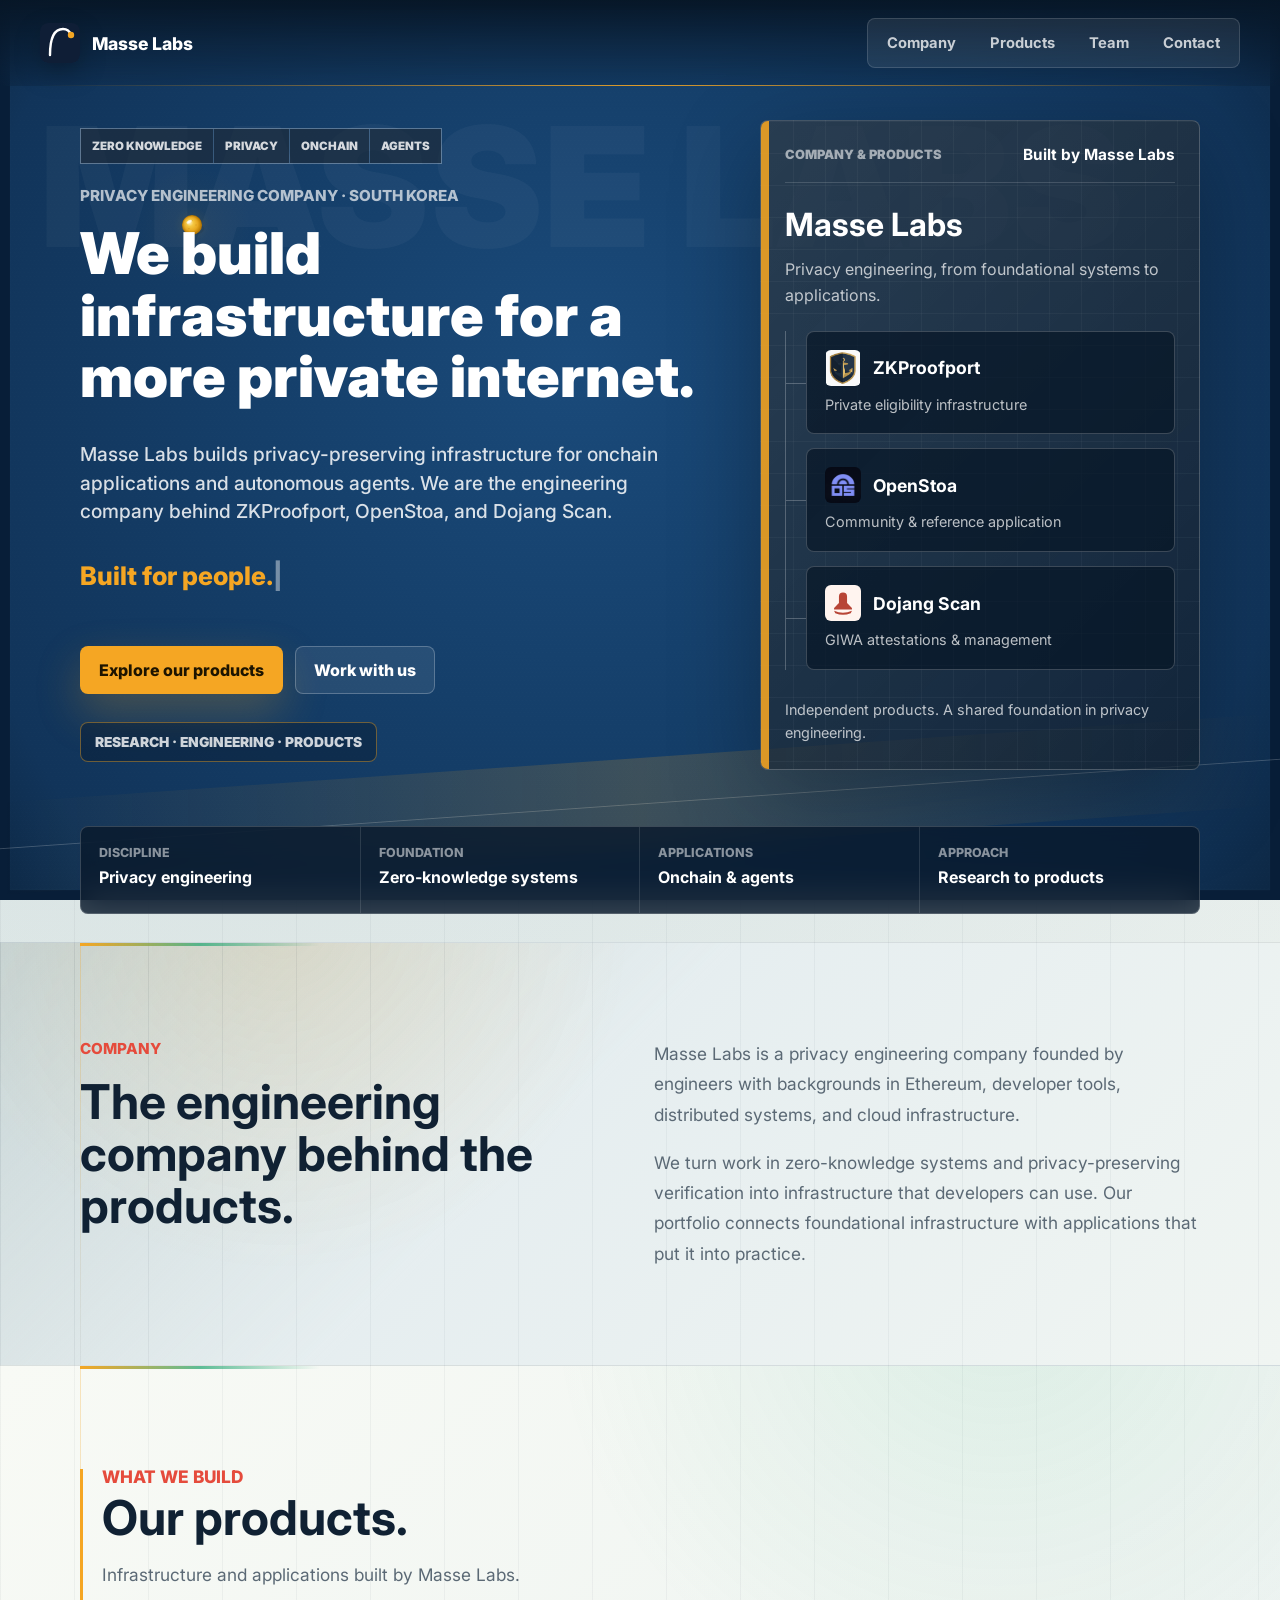
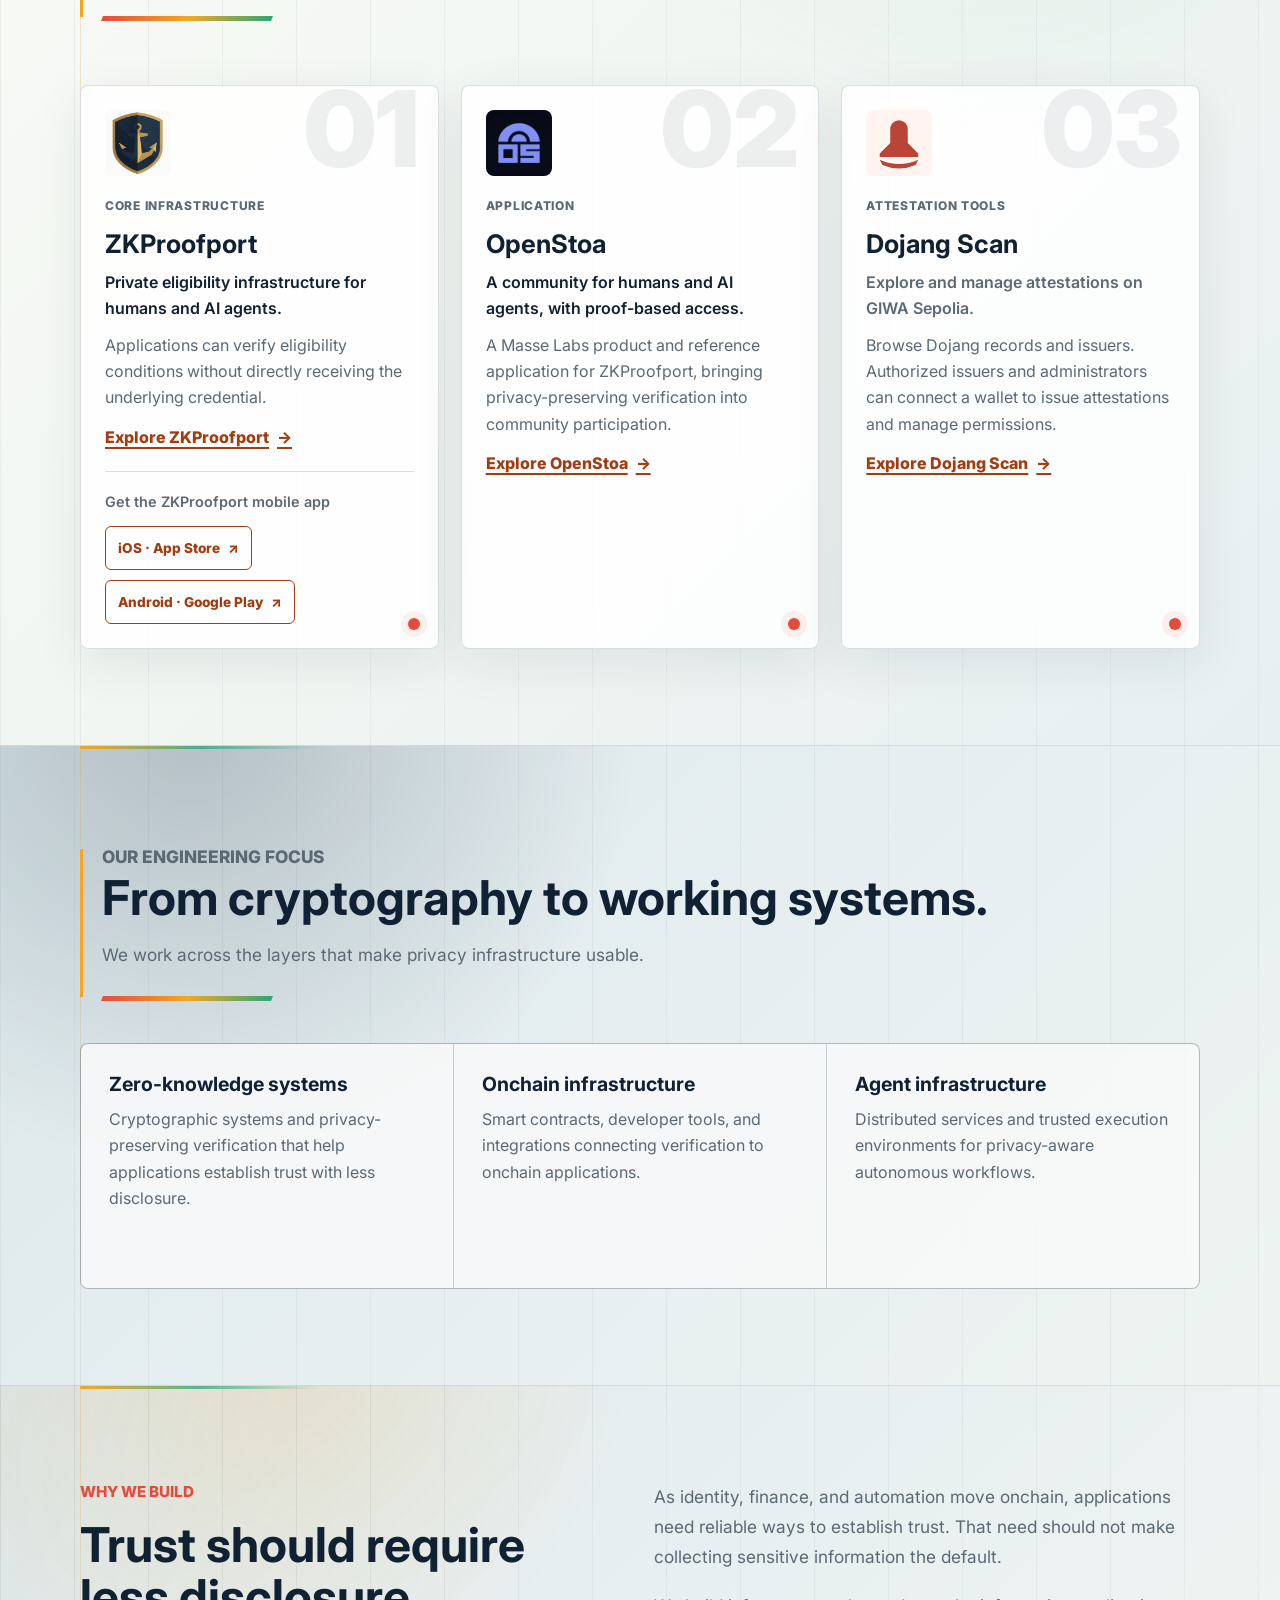
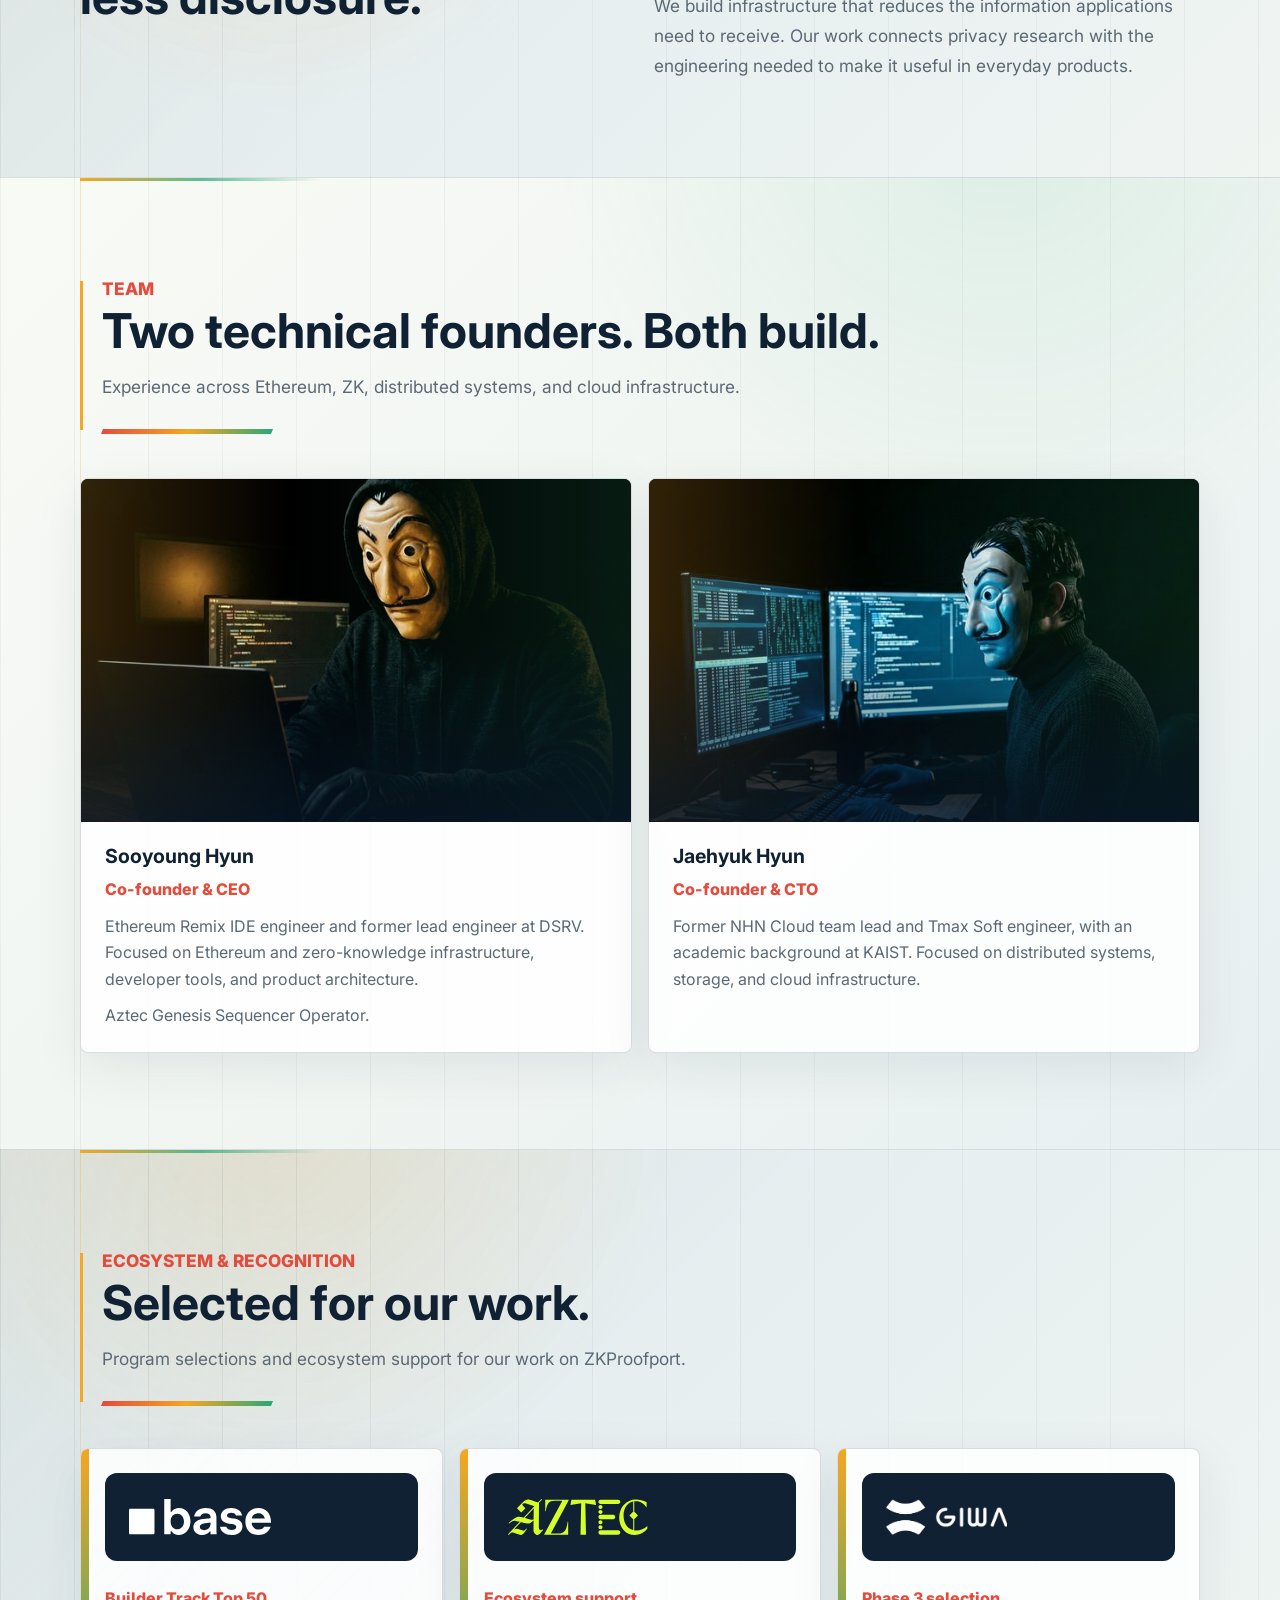
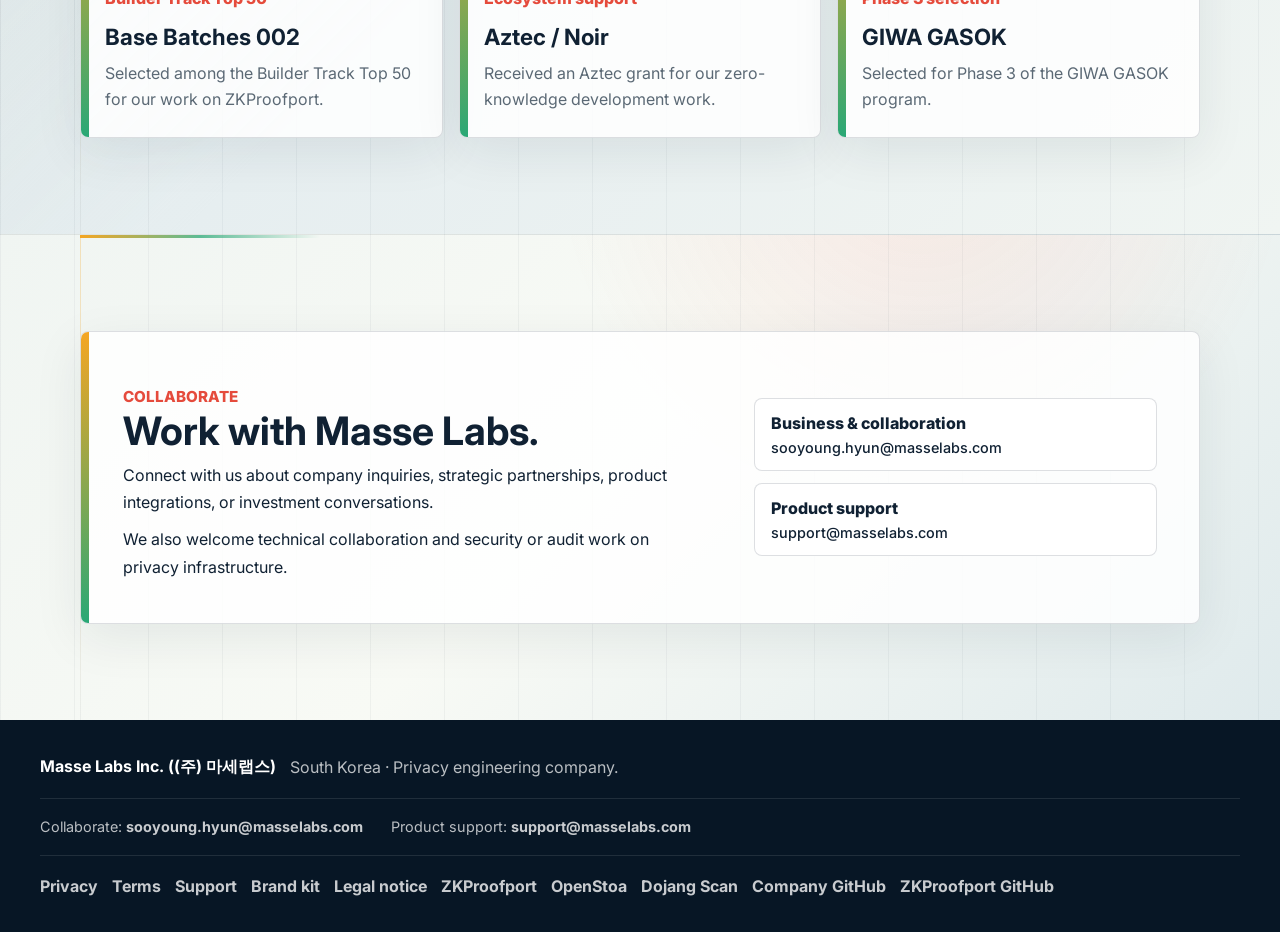
==== commit fa81b3a4: "Add Masse Labs brand kit and footer downloads" ====
--- a/index.html
+++ b/index.html
@@ -223,6 +223,7 @@
       <a href="privacy.html">Privacy</a>
       <a href="terms.html">Terms</a>
       <a href="support.html">Support</a>
+      <a href="brand.html">Brand kit</a>
       <a href="terms.html#company-details">Legal notice</a>
       <a href="https://zkproofport.com" target="_blank" rel="noopener noreferrer">ZKProofport</a>
       <a href="https://openstoa.xyz" target="_blank" rel="noopener noreferrer">OpenStoa</a>
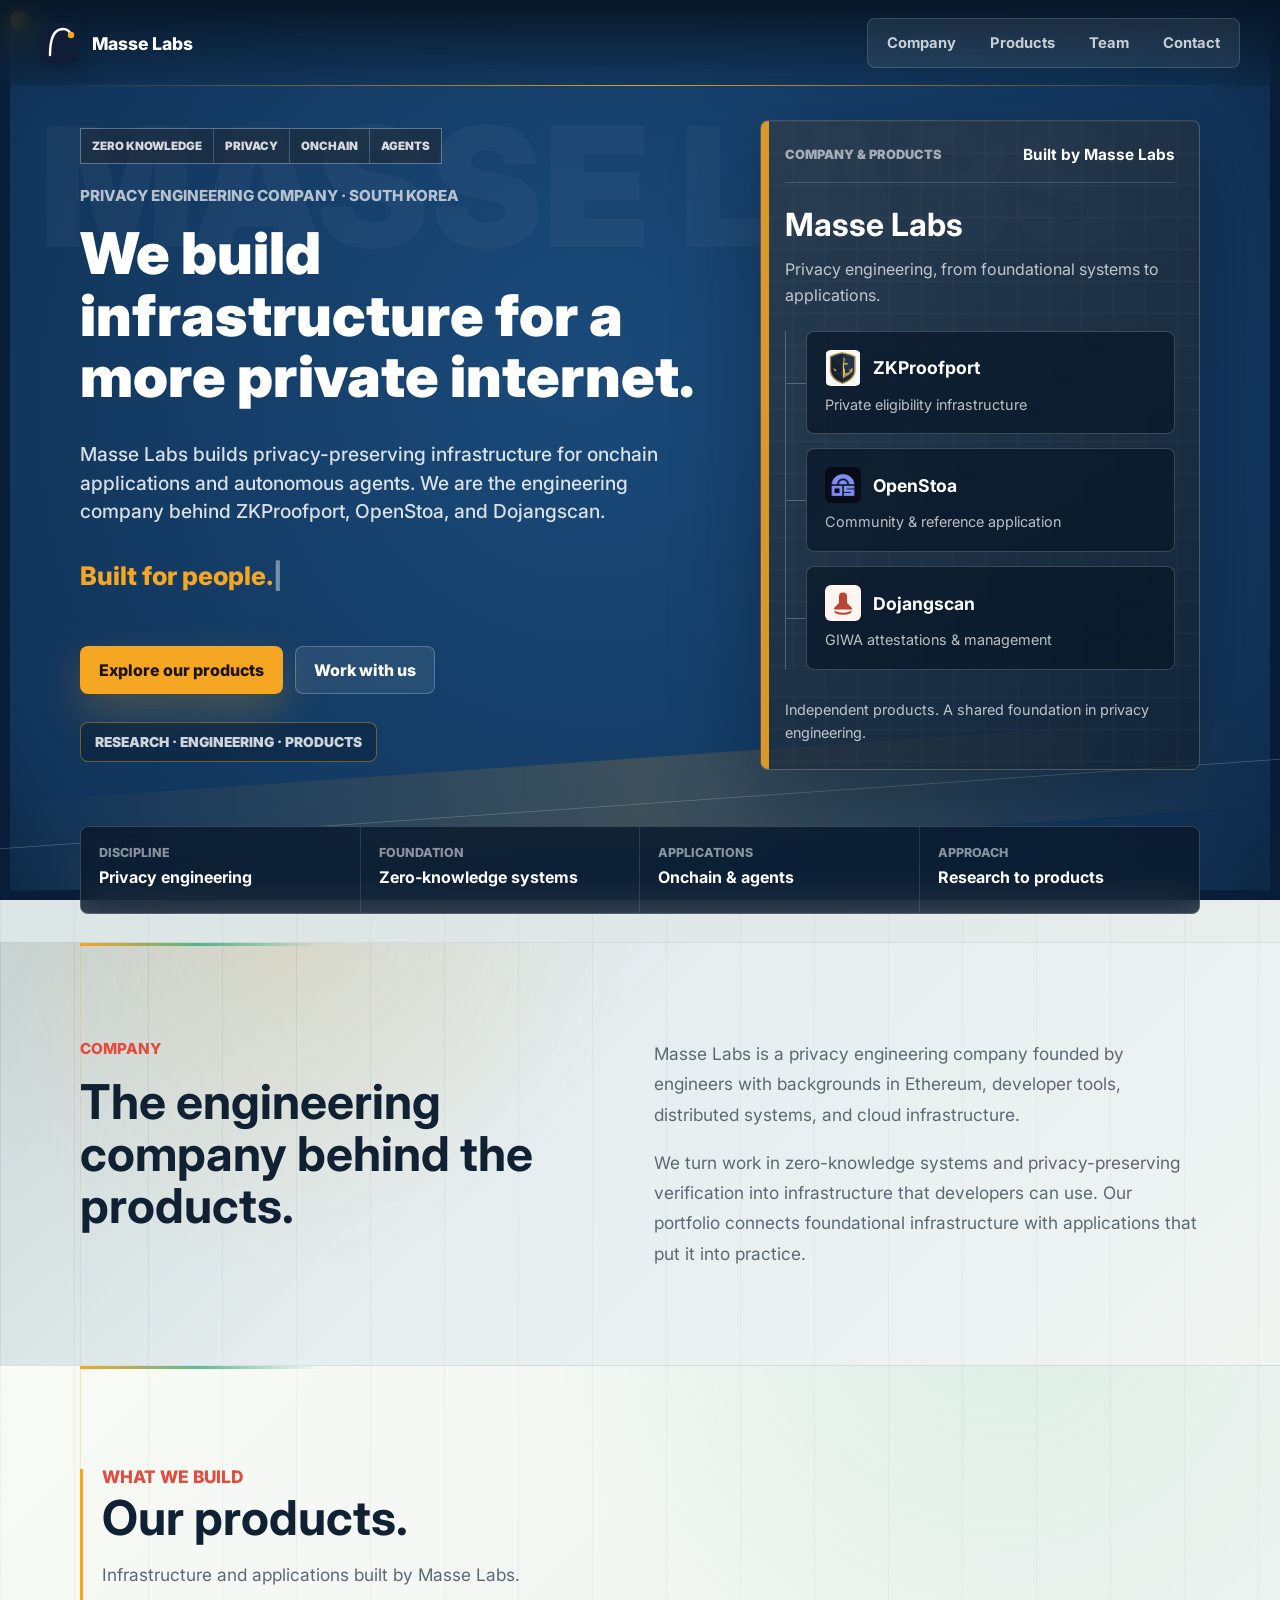
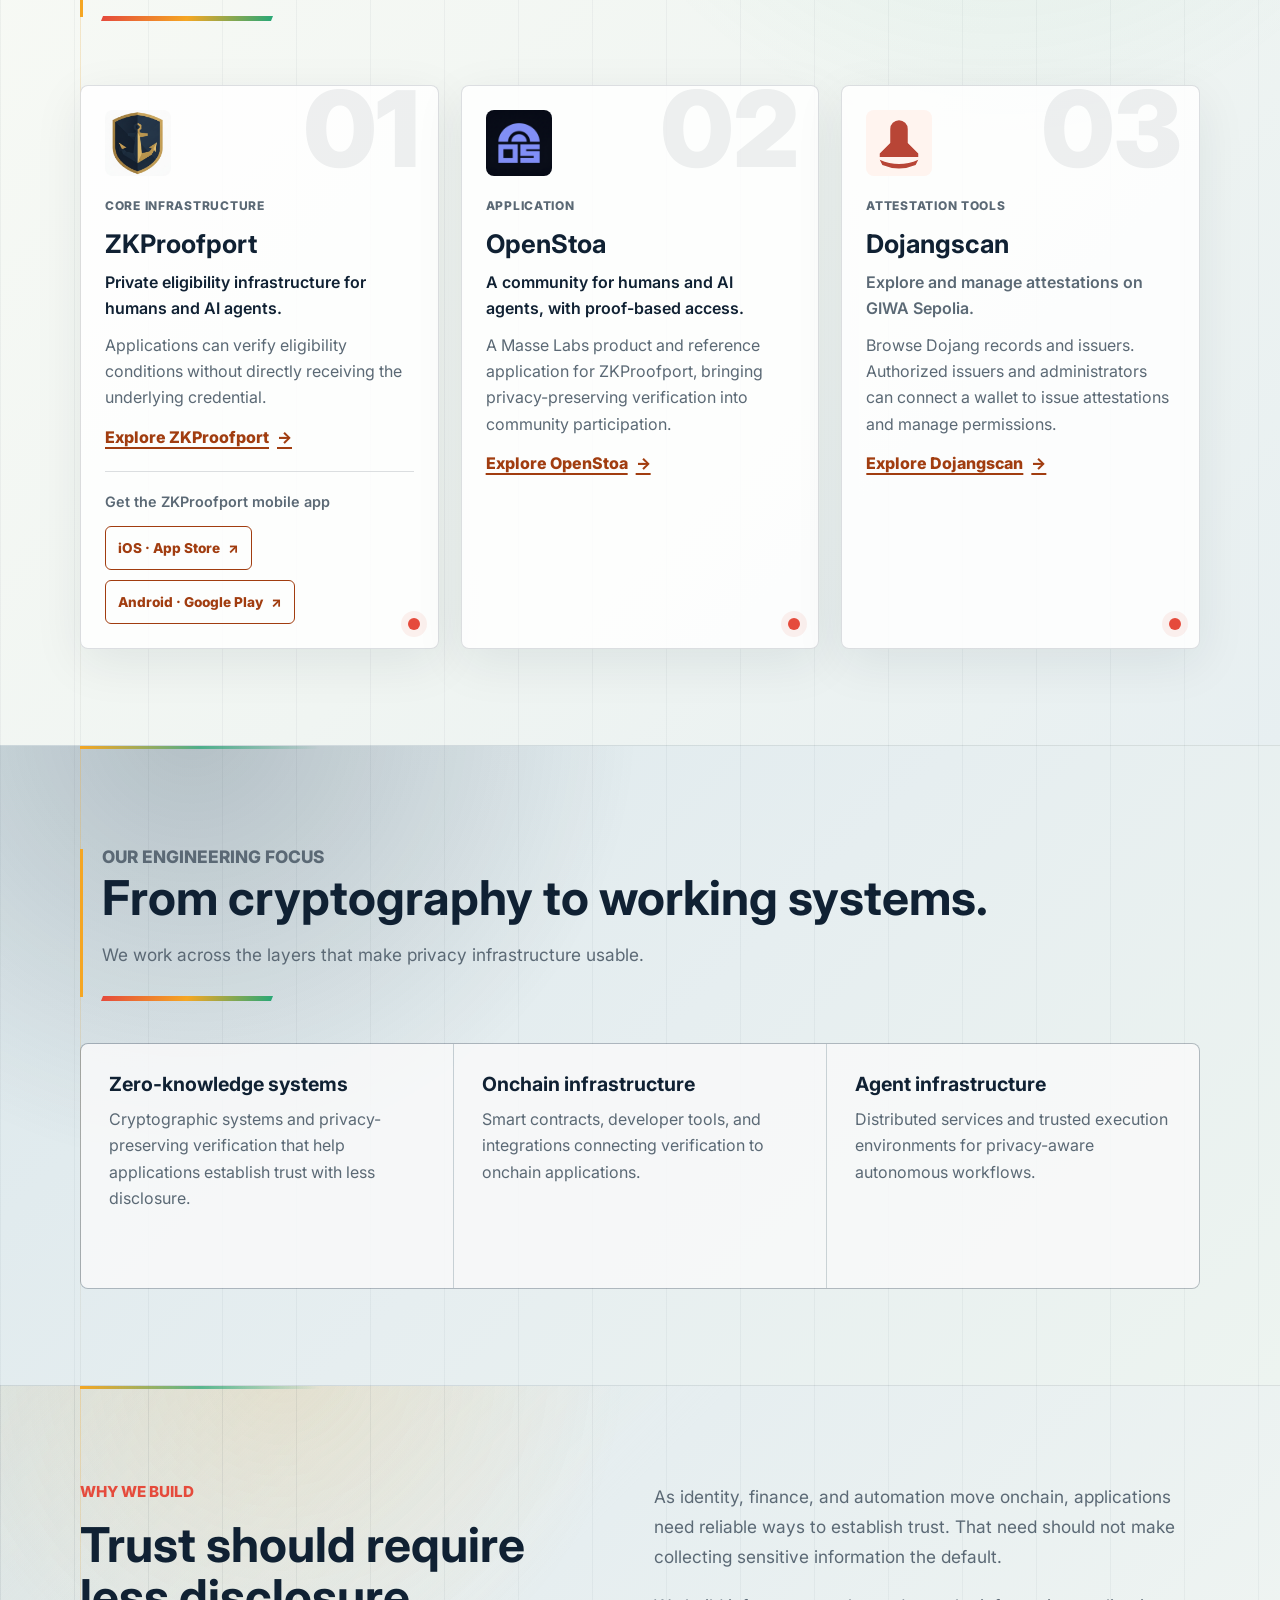
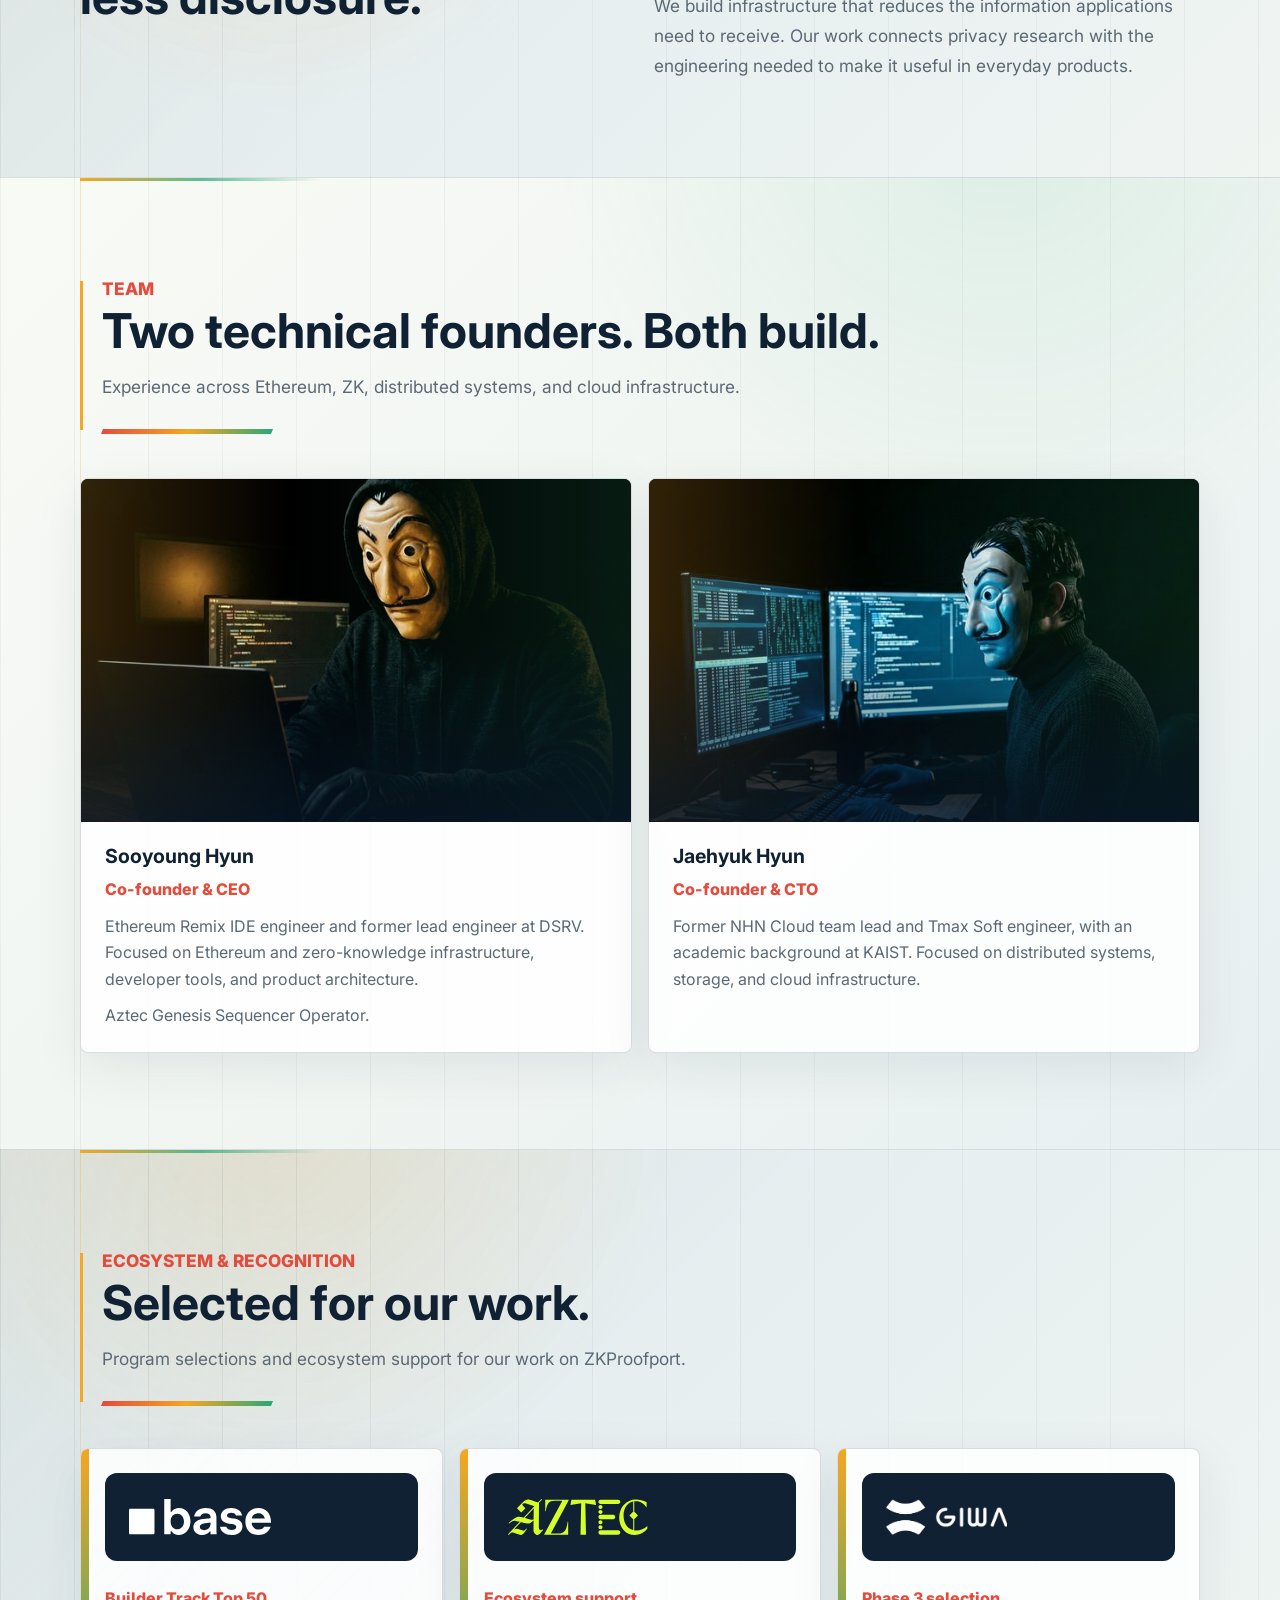
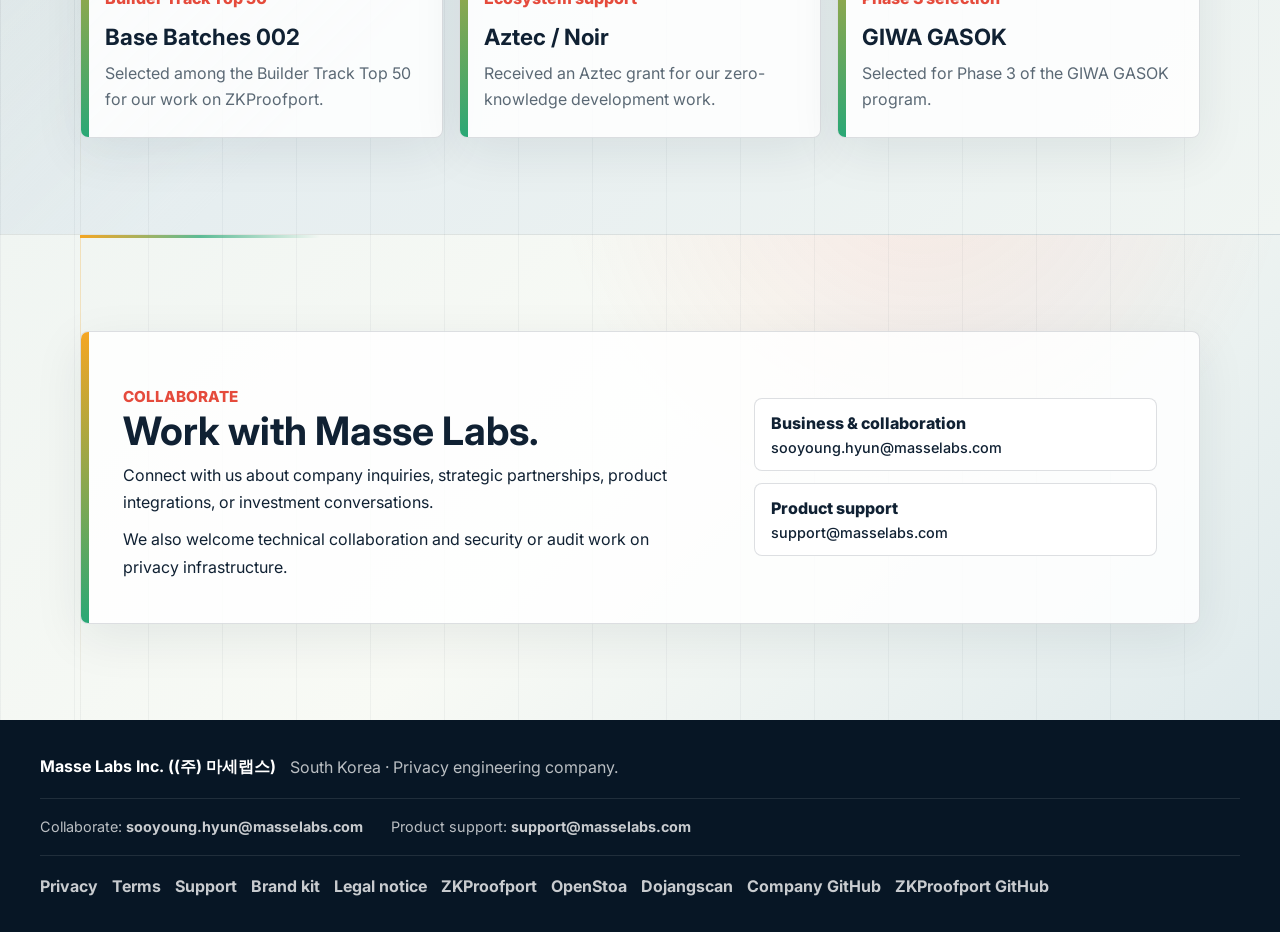
==== commit 632afc1b: "Update Dojangscan branding across product and support pages" ====
--- a/index.html
+++ b/index.html
@@ -4,12 +4,12 @@
   <meta charset="UTF-8" />
   <meta name="viewport" content="width=device-width, initial-scale=1.0" />
   <title>Masse Labs — Privacy engineering</title>
-  <meta name="description" content="Masse Labs is the privacy engineering company behind ZKProofport, OpenStoa, and Dojang Scan. We build privacy-preserving infrastructure for onchain applications and autonomous agents." />
+  <meta name="description" content="Masse Labs is the privacy engineering company behind ZKProofport, OpenStoa, and Dojangscan. We build privacy-preserving infrastructure for onchain applications and autonomous agents." />
   <link rel="canonical" href="https://masselabs.com/" />
   <meta property="og:type" content="website" />
   <meta property="og:site_name" content="Masse Labs" />
   <meta property="og:title" content="Masse Labs — Privacy engineering" />
-  <meta property="og:description" content="Masse Labs is the privacy engineering company behind ZKProofport, OpenStoa, and Dojang Scan. We build privacy-preserving infrastructure for onchain applications and autonomous agents." />
+  <meta property="og:description" content="Masse Labs is the privacy engineering company behind ZKProofport, OpenStoa, and Dojangscan. We build privacy-preserving infrastructure for onchain applications and autonomous agents." />
   <meta property="og:url" content="https://masselabs.com/" />
   <meta property="og:image" content="https://masselabs.com/masselabs-logo.png" />
   <meta property="og:image:type" content="image/png" />
@@ -18,7 +18,7 @@
   <meta property="og:image:alt" content="Masse Labs logo" />
   <meta name="twitter:card" content="summary" />
   <meta name="twitter:title" content="Masse Labs — Privacy engineering" />
-  <meta name="twitter:description" content="Masse Labs is the privacy engineering company behind ZKProofport, OpenStoa, and Dojang Scan. We build privacy-preserving infrastructure for onchain applications and autonomous agents." />
+  <meta name="twitter:description" content="Masse Labs is the privacy engineering company behind ZKProofport, OpenStoa, and Dojangscan. We build privacy-preserving infrastructure for onchain applications and autonomous agents." />
   <meta name="twitter:image" content="https://masselabs.com/masselabs-logo.png" />
   <meta name="twitter:image:alt" content="Masse Labs logo" />
   <link rel="icon" type="image/svg+xml" href="/favicon.svg" />
@@ -55,7 +55,7 @@
     "https://github.com/masselabs",
     "https://github.com/zkproofport"
   ],
-  "description": "Masse Labs is a privacy engineering company building infrastructure for onchain applications and autonomous agents. Its products include ZKProofport, OpenStoa, and Dojang Scan.",
+  "description": "Masse Labs is a privacy engineering company building infrastructure for onchain applications and autonomous agents. Its products include ZKProofport, OpenStoa, and Dojangscan.",
   "contactPoint": [
     {
       "@type": "ContactPoint",
@@ -97,7 +97,7 @@
           </div>
           <p class="eyebrow">Privacy engineering company &middot; South Korea</p>
           <h1 id="hero-title">We build infrastructure for a more private internet.</h1>
-          <p class="hero-lede">Masse Labs builds privacy-preserving infrastructure for onchain applications and autonomous agents. We are the engineering company behind ZKProofport, OpenStoa, and Dojang Scan.</p>
+          <p class="hero-lede">Masse Labs builds privacy-preserving infrastructure for onchain applications and autonomous agents. We are the engineering company behind ZKProofport, OpenStoa, and Dojangscan.</p>
           <p class="hero-line" aria-hidden="true"><span id="typed">Built for people.</span><span class="cursor">|</span></p>
           <div class="hero-actions" aria-label="Key links">
             <a class="button primary" href="#products">Explore our products</a>
@@ -111,7 +111,7 @@
           <ul class="portfolio-tree">
             <li><a href="#zkproofport"><img src="zkproofport-logo.jpg" alt="" width="36" height="36" /><strong>ZKProofport</strong><span>Private eligibility infrastructure</span></a></li>
             <li><a href="#applications"><img src="openstoa-logo.png" alt="" width="36" height="36" /><strong>OpenStoa</strong><span>Community &amp; reference application</span></a></li>
-            <li><a href="#dojang-scan"><img src="dojang-scan-logo.svg" alt="" class="dojang-logo" width="36" height="36" /><strong>Dojang Scan</strong><span>GIWA attestations &amp; management</span></a></li>
+            <li><a href="#dojang-scan"><img src="dojang-scan-logo.svg" alt="" class="dojang-logo" width="36" height="36" /><strong>Dojangscan</strong><span>GIWA attestations &amp; management</span></a></li>
           </ul>
           <p class="company-panel-note">Independent products. A shared foundation in privacy engineering.</p>
         </aside>
@@ -158,7 +158,7 @@
         </article>
         <article class="product-card" id="dojang-scan">
           <img src="dojang-scan-logo.svg" alt="" class="product-logo dojang-logo" width="66" height="66" loading="lazy" />
-          <div><p class="portfolio-label">Attestation tools</p><h3>Dojang Scan</h3><p class="product-positioning">Explore and manage attestations on GIWA Sepolia.</p><p>Browse Dojang records and issuers. Authorized issuers and administrators can connect a wallet to issue attestations and manage permissions.</p><a href="https://dojangscan.com" target="_blank" rel="noopener noreferrer">Explore Dojang Scan <span aria-hidden="true">&rarr;</span></a></div>
+          <div><p class="portfolio-label">Attestation tools</p><h3>Dojangscan</h3><p class="product-positioning">Explore and manage attestations on GIWA Sepolia.</p><p>Browse Dojang records and issuers. Authorized issuers and administrators can connect a wallet to issue attestations and manage permissions.</p><a href="https://dojangscan.com" target="_blank" rel="noopener noreferrer">Explore Dojangscan <span aria-hidden="true">&rarr;</span></a></div>
         </article>
       </div>
     </section>
@@ -227,7 +227,7 @@
       <a href="terms.html#company-details">Legal notice</a>
       <a href="https://zkproofport.com" target="_blank" rel="noopener noreferrer">ZKProofport</a>
       <a href="https://openstoa.xyz" target="_blank" rel="noopener noreferrer">OpenStoa</a>
-      <a href="https://dojangscan.com" target="_blank" rel="noopener noreferrer">Dojang Scan</a>
+      <a href="https://dojangscan.com" target="_blank" rel="noopener noreferrer">Dojangscan</a>
       <a href="https://github.com/masselabs" target="_blank" rel="noopener noreferrer">Company GitHub</a>
       <a href="https://github.com/zkproofport" target="_blank" rel="noopener noreferrer">ZKProofport GitHub</a>
     </nav>
